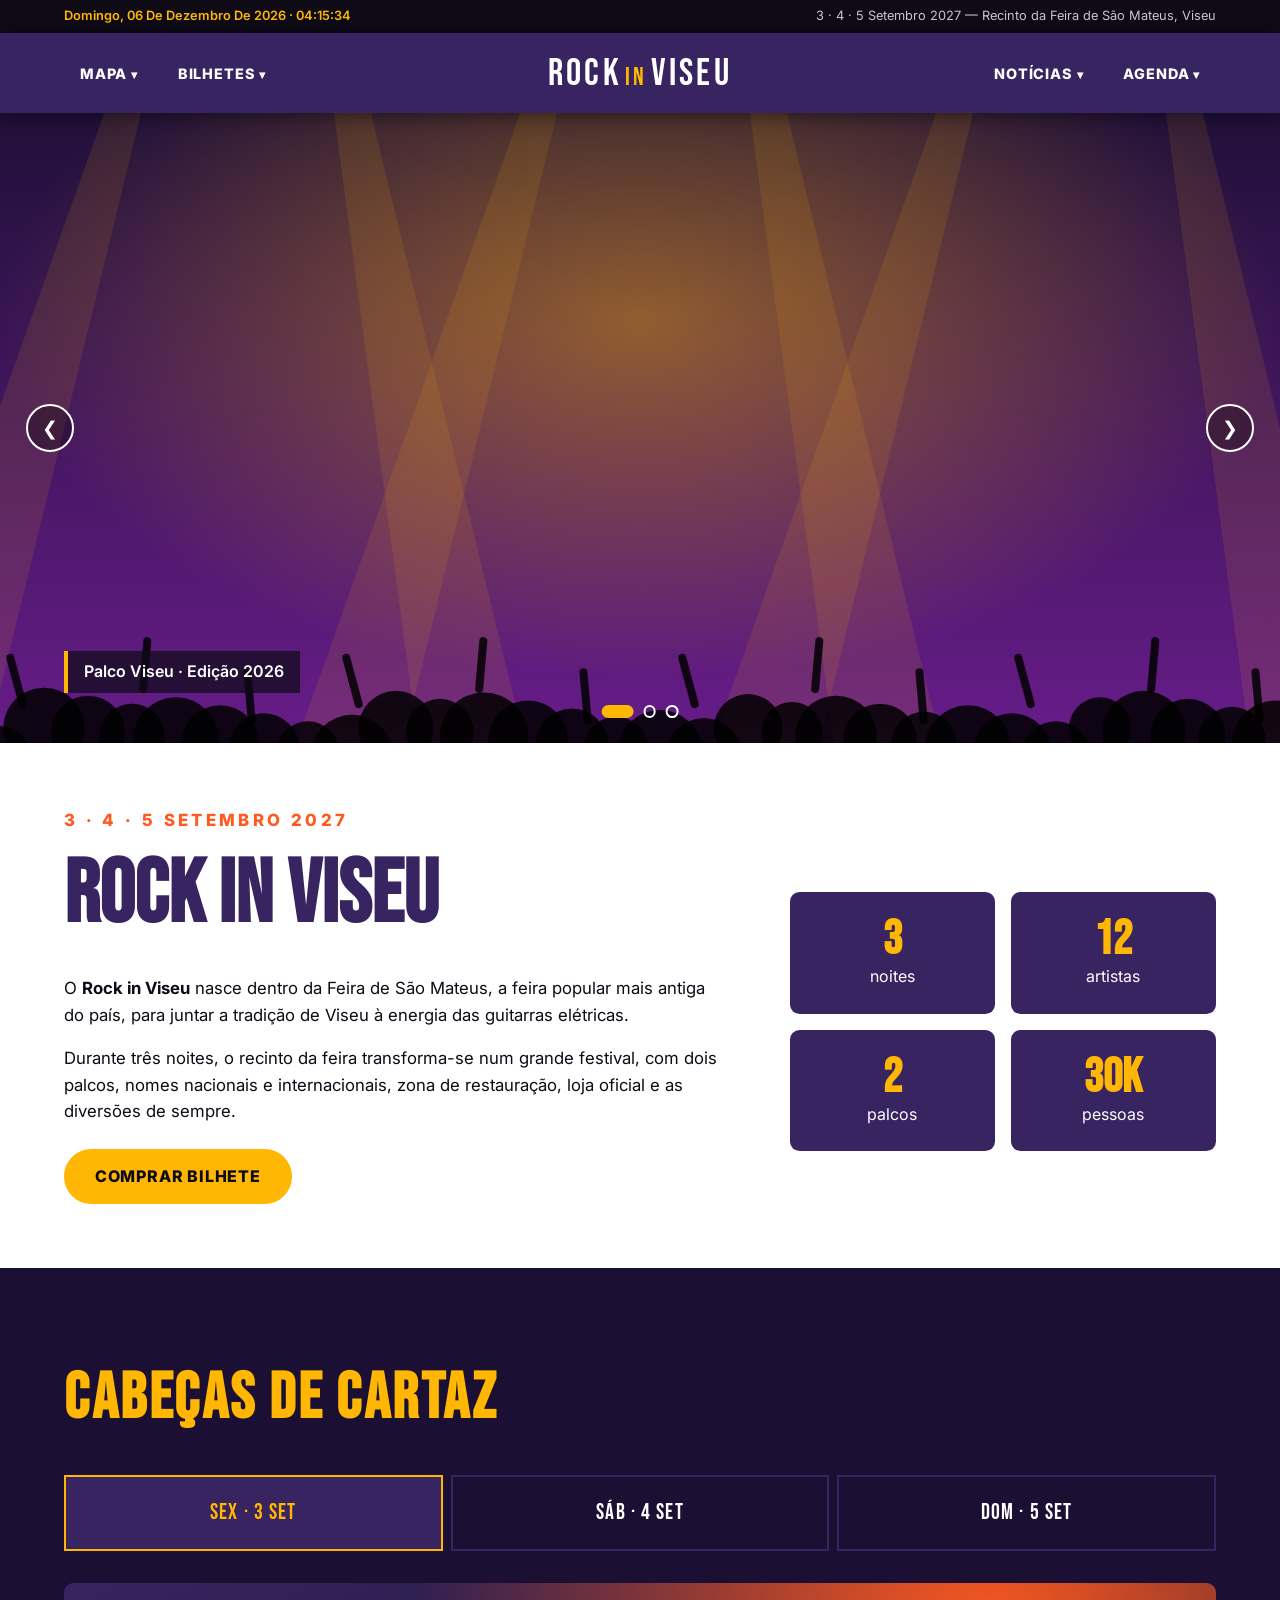
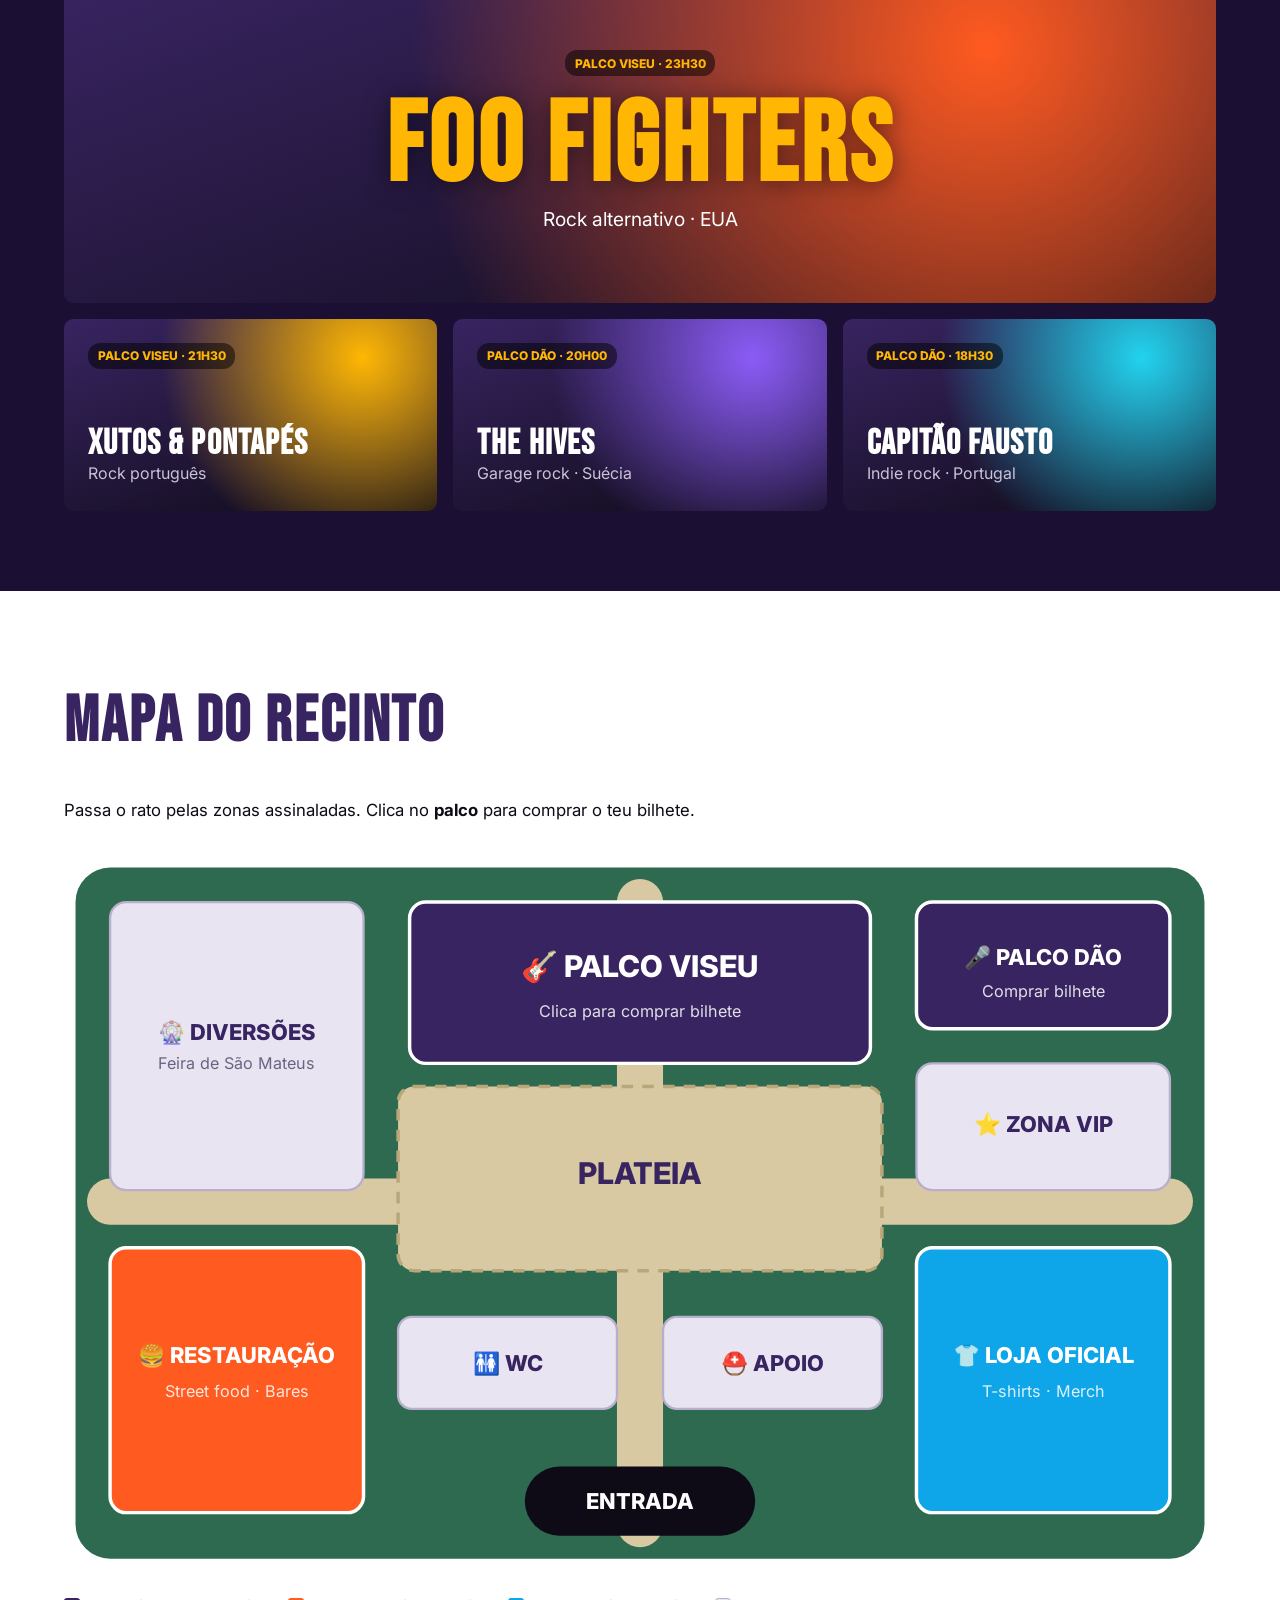
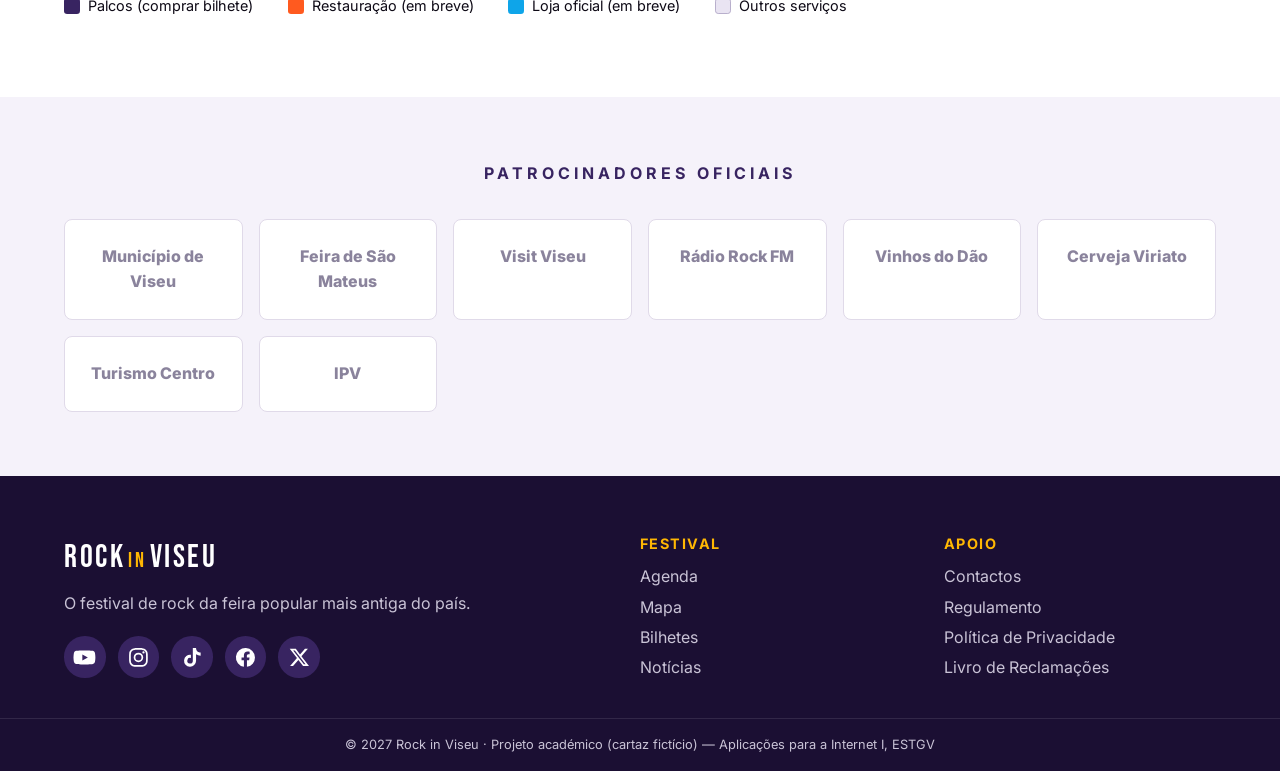
==== index.html @ 40bdbcf8 "Novo layout: header centrado, cabeças de cartaz, mapa interativo e footer com redes - Header com Map" ====
<!DOCTYPE html>
<html lang="pt-PT">
<head>
  <meta charset="UTF-8">
  <meta name="viewport" content="width=device-width, initial-scale=1.0">
  <meta name="description" content="Rock in Viseu — o festival de rock no coração da Feira de São Mateus.">
  <title>Rock in Viseu 2027 | Festival de Música</title>
  <link rel="preconnect" href="https://fonts.googleapis.com">
  <link href="https://fonts.googleapis.com/css2?family=Bebas+Neue&family=Inter:wght@400;600;800&display=swap" rel="stylesheet">
  <link rel="stylesheet" href="css/style.css">
</head>
<body>

  <!-- ===== BARRA SUPERIOR: data e hora atual ===== -->
  <div class="topbar">
    <div class="wrapper topbar__inner">
      <p class="topbar__clock" id="relogio" aria-live="polite">--</p>
      <p class="topbar__info">3 · 4 · 5 Setembro 2027 — Recinto da Feira de São Mateus, Viseu</p>
    </div>
  </div>

  <!-- ===== CABEÇALHO: menu à esquerda · logo ao centro · menu à direita ===== -->
  <header class="header">
    <div class="wrapper header__inner">

      <nav class="nav nav--esq" aria-label="Menu esquerdo">
        <ul class="nav__list">
          <li class="nav__item tem-sub">
            <a href="index.html#mapa" class="nav__link">Mapa</a>
            <ul class="submenu">
              <li><a href="index.html#mapa">Palcos</a></li>
              <li><a href="index.html#mapa">Restauração</a></li>
              <li><a href="index.html#mapa">Loja Oficial</a></li>
            </ul>
          </li>
          <li class="nav__item tem-sub">
            <a href="bilhetes.html" class="nav__link">Bilhetes</a>
            <ul class="submenu">
              <li><a href="bilhetes.html#diario">Bilhete Diário</a></li>
              <li><a href="bilhetes.html#passe">Passe 3 Dias</a></li>
              <li><a href="bilhetes.html#vip">VIP</a></li>
            </ul>
          </li>
        </ul>
      </nav>

      <a href="index.html" class="logo" aria-label="Rock in Viseu — página inicial">ROCK<span>in</span>VISEU</a>

      <nav class="nav nav--dir" aria-label="Menu direito">
        <ul class="nav__list">
          <li class="nav__item tem-sub">
            <a href="noticias.html" class="nav__link">Notícias</a>
            <ul class="submenu">
              <li><a href="noticias.html">Últimas Notícias</a></li>
              <li><a href="contactos.html">Contactos</a></li>
            </ul>
          </li>
          <li class="nav__item tem-sub">
            <a href="index.html#cartaz" class="nav__link">Agenda</a>
            <ul class="submenu">
              <li><a href="index.html#cartaz" data-dia="1">Sexta · 3 Set</a></li>
              <li><a href="index.html#cartaz" data-dia="2">Sábado · 4 Set</a></li>
              <li><a href="index.html#cartaz" data-dia="3">Domingo · 5 Set</a></li>
            </ul>
          </li>
        </ul>
      </nav>

      <button class="menu-toggle" id="menuToggle" aria-label="Abrir menu" aria-expanded="false">
        <span></span><span></span><span></span>
      </button>
    </div>
  </header>

  <main>
    <!-- ===== SECÇÃO 1: Carrossel + descrição do festival ===== -->
    <section class="intro" id="festival">
      <div class="slider" aria-label="Fotografias do festival">
        <figure class="slide ativo">
          <img src="img/slide1.svg" alt="Público em frente ao palco principal com luzes amarelas">
          <figcaption>Palco Viseu · Edição 2026</figcaption>
        </figure>
        <figure class="slide">
          <img src="img/slide2.svg" alt="Concerto com luzes vermelhas e multidão de braços no ar">
          <figcaption>Noite de sábado · Edição 2026</figcaption>
        </figure>
        <figure class="slide">
          <img src="img/slide3.svg" alt="Palco iluminado em tons de azul e roxo">
          <figcaption>Encerramento · Edição 2026</figcaption>
        </figure>

        <button class="slider__btn slider__btn--prev" id="prev" aria-label="Imagem anterior">&#10094;</button>
        <button class="slider__btn slider__btn--next" id="next" aria-label="Imagem seguinte">&#10095;</button>
        <div class="slider__dots" id="dots"></div>
      </div>

      <div class="wrapper intro__texto">
        <article class="intro__desc">
          <p class="etiqueta">3 · 4 · 5 Setembro 2027</p>
          <h1>Rock in Viseu</h1>
          <p>O <strong>Rock in Viseu</strong> nasce dentro da Feira de São Mateus, a feira popular mais antiga do país, para juntar a tradição de Viseu à energia das guitarras elétricas.</p>
          <p>Durante três noites, o recinto da feira transforma-se num grande festival, com dois palcos, nomes nacionais e internacionais, zona de restauração, loja oficial e as diversões de sempre.</p>
          <a href="bilhetes.html" class="btn">Comprar Bilhete</a>
        </article>
        <aside class="intro__numeros">
          <div class="numero"><strong>3</strong><span>noites</span></div>
          <div class="numero"><strong>12</strong><span>artistas</span></div>
          <div class="numero"><strong>2</strong><span>palcos</span></div>
          <div class="numero"><strong>30k</strong><span>pessoas</span></div>
        </aside>
      </div>
    </section>

    <!-- ===== SECÇÃO 2: Cabeças de cartaz ===== -->
    <section class="cartaz" id="cartaz">
      <div class="wrapper">
        <h2 class="titulo titulo--claro">Cabeças de Cartaz</h2>

        <div class="tabs" role="tablist">
          <button class="tab ativo" data-dia="1" role="tab">Sex · 3 Set</button>
          <button class="tab" data-dia="2" role="tab">Sáb · 4 Set</button>
          <button class="tab" data-dia="3" role="tab">Dom · 5 Set</button>
        </div>

        <div class="cartaz__dia ativo" data-dia="1">
          <article class="artista artista--headliner" style="--cor: #ff5a1f">
            <span class="artista__hora">Palco Viseu · 23h30</span>
            <h3>Foo Fighters</h3>
            <p>Rock alternativo · EUA</p>
          </article>
          <article class="artista" style="--cor: #ffb703"><span class="artista__hora">Palco Viseu · 21h30</span><h3>Xutos &amp; Pontapés</h3><p>Rock português</p></article>
          <article class="artista" style="--cor: #8b5cf6"><span class="artista__hora">Palco Dão · 20h00</span><h3>The Hives</h3><p>Garage rock · Suécia</p></article>
          <article class="artista" style="--cor: #22d3ee"><span class="artista__hora">Palco Dão · 18h30</span><h3>Capitão Fausto</h3><p>Indie rock · Portugal</p></article>
        </div>

        <div class="cartaz__dia" data-dia="2">
          <article class="artista artista--headliner" style="--cor: #ef4444">
            <span class="artista__hora">Palco Viseu · 23h30</span>
            <h3>Arctic Monkeys</h3>
            <p>Indie rock · Reino Unido</p>
          </article>
          <article class="artista" style="--cor: #ffb703"><span class="artista__hora">Palco Viseu · 21h30</span><h3>The Black Keys</h3><p>Blues rock · EUA</p></article>
          <article class="artista" style="--cor: #8b5cf6"><span class="artista__hora">Palco Dão · 20h00</span><h3>Moonspell</h3><p>Metal · Portugal</p></article>
          <article class="artista" style="--cor: #22d3ee"><span class="artista__hora">Palco Dão · 18h30</span><h3>The Legendary Tigerman</h3><p>Rock · Portugal</p></article>
        </div>

        <div class="cartaz__dia" data-dia="3">
          <article class="artista artista--headliner" style="--cor: #a855f7">
            <span class="artista__hora">Palco Viseu · 23h00</span>
            <h3>Linkin Park</h3>
            <p>Rock alternativo · EUA</p>
          </article>
          <article class="artista" style="--cor: #ffb703"><span class="artista__hora">Palco Viseu · 21h30</span><h3>Muse</h3><p>Rock alternativo · Reino Unido</p></article>
          <article class="artista" style="--cor: #8b5cf6"><span class="artista__hora">Palco Dão · 20h00</span><h3>GNR</h3><p>Pop rock · Portugal</p></article>
          <article class="artista" style="--cor: #22d3ee"><span class="artista__hora">Palco Dão · 18h30</span><h3>Linda Martini</h3><p>Rock alternativo · Portugal</p></article>
        </div>
      </div>
    </section>

    <!-- ===== SECÇÃO 3: Mapa interativo do recinto ===== -->
    <section class="mapa" id="mapa">
      <div class="wrapper">
        <h2 class="titulo">Mapa do Recinto</h2>
        <p class="mapa__intro">Passa o rato pelas zonas assinaladas. Clica no <strong>palco</strong> para comprar o teu bilhete.</p>

        <div class="mapa__container">
          <svg class="mapa__svg" viewBox="0 0 1000 620" role="img" aria-labelledby="mapaTitulo">
            <title id="mapaTitulo">Mapa do recinto do Rock in Viseu</title>

            <!-- Terreno do recinto -->
            <rect x="10" y="10" width="980" height="600" rx="30" class="mapa__chao"/>
            <path d="M40 300 H960" class="mapa__caminho"/>
            <path d="M500 40 V580" class="mapa__caminho"/>

            <!-- Zona não clicável: plateia -->
            <rect x="290" y="200" width="420" height="160" rx="14" class="mapa__plateia"/>
            <text x="500" y="285" class="mapa__label mapa__label--escuro">PLATEIA</text>

            <!-- ZONA CLICÁVEL: Palco Principal → bilhetes -->
            <a href="bilhetes.html" class="zona zona--palco" data-nome="Palco Viseu" aria-label="Palco Viseu — comprar bilhete">
              <rect x="300" y="40" width="400" height="140" rx="14"/>
              <text x="500" y="105" class="mapa__label">🎸 PALCO VISEU</text>
              <text x="500" y="140" class="mapa__sub">Clica para comprar bilhete</text>
            </a>

            <!-- ZONA CLICÁVEL: Palco secundário → bilhetes -->
            <a href="bilhetes.html" class="zona zona--palco" data-nome="Palco Dão" aria-label="Palco Dão — comprar bilhete">
              <rect x="740" y="40" width="220" height="110" rx="14"/>
              <text x="850" y="95" class="mapa__label mapa__label--peq">🎤 PALCO DÃO</text>
              <text x="850" y="122" class="mapa__sub">Comprar bilhete</text>
            </a>

            <!-- ZONA CLICÁVEL (ainda sem ação): Restauração -->
            <g class="zona zona--restauracao" data-nome="Restauração" tabindex="0" role="button" aria-label="Zona de restauração">
              <rect x="40" y="340" width="220" height="230" rx="14"/>
              <text x="150" y="440" class="mapa__label mapa__label--peq">🍔 RESTAURAÇÃO</text>
              <text x="150" y="470" class="mapa__sub">Street food · Bares</text>
            </g>

            <!-- ZONA CLICÁVEL (ainda sem ação): Loja de roupa -->
            <g class="zona zona--loja" data-nome="Loja Oficial" tabindex="0" role="button" aria-label="Loja oficial de roupa">
              <rect x="740" y="340" width="220" height="230" rx="14"/>
              <text x="850" y="440" class="mapa__label mapa__label--peq">👕 LOJA OFICIAL</text>
              <text x="850" y="470" class="mapa__sub">T-shirts · Merch</text>
            </g>

            <!-- Zonas informativas (não clicáveis) -->
            <rect x="40" y="40" width="220" height="250" rx="14" class="mapa__fixo"/>
            <text x="150" y="160" class="mapa__label mapa__label--peq mapa__label--escuro">🎡 DIVERSÕES</text>
            <text x="150" y="185" class="mapa__sub mapa__sub--escuro">Feira de São Mateus</text>

            <rect x="290" y="400" width="190" height="80" rx="12" class="mapa__fixo"/>
            <text x="385" y="447" class="mapa__label mapa__label--peq mapa__label--escuro">🚻 WC</text>

            <rect x="520" y="400" width="190" height="80" rx="12" class="mapa__fixo"/>
            <text x="615" y="447" class="mapa__label mapa__label--peq mapa__label--escuro">⛑️ APOIO</text>

            <rect x="740" y="180" width="220" height="110" rx="14" class="mapa__fixo"/>
            <text x="850" y="240" class="mapa__label mapa__label--peq mapa__label--escuro">⭐ ZONA VIP</text>

            <rect x="400" y="530" width="200" height="60" rx="30" class="mapa__entrada"/>
            <text x="500" y="567" class="mapa__label mapa__label--peq">ENTRADA</text>
          </svg>

          <!-- Balão que aparece ao passar o rato numa zona -->
          <div class="mapa__tooltip" id="mapaTooltip" role="status"></div>
        </div>

        <ul class="mapa__legenda">
          <li><span class="cor cor--palco"></span>Palcos (comprar bilhete)</li>
          <li><span class="cor cor--restauracao"></span>Restauração (em breve)</li>
          <li><span class="cor cor--loja"></span>Loja oficial (em breve)</li>
          <li><span class="cor cor--fixo"></span>Outros serviços</li>
        </ul>
      </div>
    </section>

    <!-- ===== SECÇÃO 4: Patrocinadores ===== -->
    <section class="parceiros">
      <div class="wrapper">
        <h2 class="parceiros__titulo">Patrocinadores Oficiais</h2>
        <ul class="parceiros__lista">
          <li>Município de Viseu</li>
          <li>Feira de São Mateus</li>
          <li>Visit Viseu</li>
          <li>Rádio Rock FM</li>
          <li>Vinhos do Dão</li>
          <li>Cerveja Viriato</li>
          <li>Turismo Centro</li>
          <li>IPV</li>
        </ul>
      </div>
    </section>
  </main>

  <!-- ===== RODAPÉ ===== -->
  <footer class="footer">
    <div class="wrapper footer__grid">
      <div>
        <a href="index.html" class="logo">ROCK<span>in</span>VISEU</a>
        <p>O festival de rock da feira popular mais antiga do país.</p>
        <ul class="social">
          <li><a href="https://www.youtube.com" target="_blank" rel="noopener" aria-label="YouTube">
            <svg viewBox="0 0 24 24"><path d="M23 7.2a3 3 0 0 0-2.1-2.1C19 4.6 12 4.6 12 4.6s-7 0-8.9.5A3 3 0 0 0 1 7.2 31 31 0 0 0 .5 12 31 31 0 0 0 1 16.8a3 3 0 0 0 2.1 2.1c1.9.5 8.9.5 8.9.5s7 0 8.9-.5a3 3 0 0 0 2.1-2.1 31 31 0 0 0 .5-4.8 31 31 0 0 0-.5-4.8zM9.8 15.1V8.9l5.8 3.1-5.8 3.1z"/></svg>
          </a></li>
          <li><a href="https://www.instagram.com" target="_blank" rel="noopener" aria-label="Instagram">
            <svg viewBox="0 0 24 24"><path d="M12 7a5 5 0 1 0 0 10 5 5 0 0 0 0-10zm0 8.2a3.2 3.2 0 1 1 0-6.4 3.2 3.2 0 0 1 0 6.4zM17.3 5.5a1.2 1.2 0 1 0 0 2.4 1.2 1.2 0 0 0 0-2.4zM12 2.2c-2.7 0-3 0-4 .1C4.9 2.4 2.4 4.9 2.3 8c-.1 1-.1 1.3-.1 4s0 3 .1 4c.1 3.1 2.6 5.6 5.7 5.7 1 .1 1.3.1 4 .1s3 0 4-.1c3.1-.1 5.6-2.6 5.7-5.7.1-1 .1-1.3.1-4s0-3-.1-4c-.1-3.1-2.6-5.6-5.7-5.7-1-.1-1.3-.1-4-.1zm0 1.8c2.6 0 2.9 0 4 .1 2.2.1 3.8 1.7 3.9 3.9.1 1 .1 1.3.1 4s0 2.9-.1 4c-.1 2.2-1.7 3.8-3.9 3.9-1 .1-1.3.1-4 .1s-2.9 0-4-.1c-2.2-.1-3.8-1.7-3.9-3.9C4 14.9 4 14.6 4 12s0-2.9.1-4C4.2 5.8 5.8 4.2 8 4.1c1 0 1.4-.1 4-.1z"/></svg>
          </a></li>
          <li><a href="https://www.tiktok.com" target="_blank" rel="noopener" aria-label="TikTok">
            <svg viewBox="0 0 24 24"><path d="M19.6 6.7a4.8 4.8 0 0 1-3.8-4.2V2h-3.4v13.4a2.9 2.9 0 1 1-2-2.7V9.2a6.3 6.3 0 1 0 5.4 6.2V8.6a8.2 8.2 0 0 0 4.8 1.5V6.7h-1z"/></svg>
          </a></li>
          <li><a href="https://www.facebook.com" target="_blank" rel="noopener" aria-label="Facebook">
            <svg viewBox="0 0 24 24"><path d="M22 12a10 10 0 1 0-11.6 9.9v-7H7.9V12h2.5V9.8c0-2.5 1.5-3.9 3.8-3.9 1.1 0 2.2.2 2.2.2v2.5h-1.3c-1.2 0-1.6.8-1.6 1.6V12h2.8l-.4 2.9h-2.3v7A10 10 0 0 0 22 12z"/></svg>
          </a></li>
          <li><a href="https://x.com" target="_blank" rel="noopener" aria-label="X">
            <svg viewBox="0 0 24 24"><path d="M17.8 3h3.1l-6.8 7.7L22 21h-6.2l-4.9-6.4L5.3 21H2.2l7.2-8.3L1.8 3h6.4l4.4 5.8L17.8 3zm-1.1 16.2h1.7L7.2 4.7H5.4l11.3 14.5z"/></svg>
          </a></li>
        </ul>
      </div>
      <nav aria-label="Links do festival">
        <h4>Festival</h4>
        <ul>
          <li><a href="index.html#cartaz">Agenda</a></li>
          <li><a href="index.html#mapa">Mapa</a></li>
          <li><a href="bilhetes.html">Bilhetes</a></li>
          <li><a href="noticias.html">Notícias</a></li>
        </ul>
      </nav>
      <nav aria-label="Links de apoio">
        <h4>Apoio</h4>
        <ul>
          <li><a href="contactos.html">Contactos</a></li>
          <li><a href="#">Regulamento</a></li>
          <li><a href="#">Política de Privacidade</a></li>
          <li><a href="https://www.livroreclamacoes.pt" target="_blank" rel="noopener">Livro de Reclamações</a></li>
        </ul>
      </nav>
    </div>
    <p class="footer__copy">&copy; 2027 Rock in Viseu · Projeto académico (cartaz fictício) — Aplicações para a Internet I, ESTGV</p>
  </footer>

  <script src="js/main.js"></script>
</body>
</html>
---- css/style.css ----
/* =========================================================
   ROCK IN VISEU — Folha de estilos principal
   Layout flexível: larguras em %, tamanhos em rem/em
   ========================================================= */

:root {
  --roxo: #382461;          /* cor da Feira de São Mateus */
  --roxo-escuro: #1b0f33;
  --preto: #0e0a16;
  --amarelo: #ffb703;
  --laranja: #ff5a1f;
  --verde: #22c55e;
  --azul: #22d3ee;
  --branco: #ffffff;
  --cinza: #c9c3d6;
  --fonte-titulo: 'Bebas Neue', Impact, sans-serif;
  --fonte-texto: 'Inter', Arial, sans-serif;
}

* { margin: 0; padding: 0; box-sizing: border-box; }
html { scroll-behavior: smooth; scroll-padding-top: 5rem; }
body { font-family: var(--fonte-texto); background: var(--preto); color: var(--branco); line-height: 1.6; }
img { max-width: 100%; display: block; }
a { color: inherit; text-decoration: none; }
ul { list-style: none; }

/* Wrapper / container principal */
.wrapper { width: 90%; max-width: 75rem; margin: 0 auto; }

/* ---------- Elementos comuns ---------- */
.btn {
  display: inline-block;
  padding: 0.8em 1.8em;
  background: var(--amarelo);
  color: var(--preto);
  font-weight: 800;
  text-transform: uppercase;
  letter-spacing: 0.05em;
  border: 2px solid var(--amarelo);
  border-radius: 3em;
  cursor: pointer;
  transition: background 0.3s, color 0.3s, transform 0.2s;
}
.btn:hover { background: transparent; color: var(--amarelo); transform: translateY(-2px); }
.btn--outline { background: transparent; color: var(--amarelo); }
.btn--outline:hover { background: var(--amarelo); color: var(--preto); }

.titulo {
  font-family: var(--fonte-titulo);
  font-size: clamp(2.5rem, 6vw, 4rem);
  letter-spacing: 0.04em;
  margin-bottom: 1.5rem;
  color: var(--roxo);
}
.titulo--claro { color: var(--amarelo); }
.etiqueta { color: var(--laranja); font-weight: 800; letter-spacing: 0.2em; text-transform: uppercase; font-size: 0.9rem; }

/* ---------- Barra superior (data/hora) ---------- */
.topbar { background: var(--preto); font-size: 0.8rem; padding: 0.4rem 0; }
.topbar__inner { display: flex; justify-content: space-between; align-items: center; gap: 1rem; flex-wrap: wrap; }
.topbar__clock { color: var(--amarelo); font-weight: 600; text-transform: capitalize; }
.topbar__info { color: var(--cinza); }

/* ---------- Cabeçalho: menu | logo | menu ---------- */
.header {
  background: var(--roxo);
  position: sticky;
  top: 0;
  z-index: 100;
  box-shadow: 0 0.25rem 1rem rgba(0, 0, 0, 0.4);
}
.header__inner {
  display: grid;
  grid-template-columns: 1fr auto 1fr;   /* esquerda · centro · direita */
  align-items: center;
  min-height: 5rem;
}
.nav--esq .nav__list { justify-content: flex-start; }
.nav--dir .nav__list { justify-content: flex-end; }

.logo {
  font-family: var(--fonte-titulo);
  font-size: 2.4rem;
  letter-spacing: 0.08em;
  text-align: center;
  transition: color 0.3s;
}
.logo span { color: var(--amarelo); font-size: 0.65em; margin: 0 0.15em; }
.logo:hover { color: var(--amarelo); }

.nav__list { display: flex; align-items: center; gap: 0.5rem; }
.nav__item { position: relative; }
.nav__link {
  display: block;
  padding: 0.6em 1.1em;
  font-weight: 800;
  text-transform: uppercase;
  letter-spacing: 0.06em;
  font-size: 0.9rem;
  border-radius: 0.3em;
  transition: background 0.3s, color 0.3s;
}
/* hover: muda cor da letra e do fundo (pedido no enunciado) */
.nav__link:hover, .nav__link.ativo { background: var(--amarelo); color: var(--preto); }
.tem-sub > .nav__link::after { content: ' ▾'; font-size: 0.8em; }

.submenu {
  position: absolute;
  top: 100%;
  min-width: 12rem;
  background: var(--roxo-escuro);
  border-top: 3px solid var(--amarelo);
  border-radius: 0 0 0.4em 0.4em;
  opacity: 0;
  visibility: hidden;
  transform: translateY(0.5rem);
  transition: opacity 0.25s, transform 0.25s, visibility 0.25s;
}
.nav--esq .submenu { left: 0; }
.nav--dir .submenu { right: 0; }
.tem-sub:hover .submenu,
.tem-sub.aberto .submenu { opacity: 1; visibility: visible; transform: translateY(0); }
.submenu a {
  display: block;
  padding: 0.7em 1.2em;
  font-size: 0.9rem;
  transition: background 0.3s, color 0.3s, padding-left 0.3s;
}
.submenu a:hover { background: var(--laranja); color: var(--branco); padding-left: 1.6em; }

.menu-toggle {
  display: none;
  flex-direction: column;
  gap: 5px;
  background: none;
  border: none;
  cursor: pointer;
  padding: 0.5rem;
  justify-self: end;
}
.menu-toggle span { width: 1.75rem; height: 3px; background: var(--branco); transition: transform 0.3s, opacity 0.3s; }
.menu-toggle.aberto span:nth-child(1) { transform: translateY(8px) rotate(45deg); }
.menu-toggle.aberto span:nth-child(2) { opacity: 0; }
.menu-toggle.aberto span:nth-child(3) { transform: translateY(-8px) rotate(-45deg); }

/* =========================================================
   SECÇÃO 1 — Carrossel + descrição
   ========================================================= */
.intro { background: var(--branco); color: var(--preto); padding-bottom: 4rem; }

.slider { position: relative; width: 100%; height: 70vh; min-height: 22rem; overflow: hidden; }
.slide { position: absolute; inset: 0; opacity: 0; transition: opacity 1s ease; }
.slide.ativo { opacity: 1; z-index: 1; }
.slide img { width: 100%; height: 100%; object-fit: cover; }
.slide figcaption {
  position: absolute;
  left: 5%;
  bottom: 8%;
  z-index: 2;
  background: rgba(14, 10, 22, 0.7);
  color: var(--branco);
  padding: 0.5em 1em;
  border-left: 4px solid var(--amarelo);
  font-weight: 600;
}

.slider__btn {
  position: absolute;
  top: 50%;
  z-index: 3;
  transform: translateY(-50%);
  width: 3rem;
  height: 3rem;
  border-radius: 50%;
  border: 2px solid var(--branco);
  background: rgba(0, 0, 0, 0.3);
  color: var(--branco);
  font-size: 1.2rem;
  cursor: pointer;
  transition: background 0.3s, color 0.3s;
}
.slider__btn:hover { background: var(--amarelo); color: var(--preto); border-color: var(--amarelo); }
.slider__btn--prev { left: 2%; }
.slider__btn--next { right: 2%; }

.slider__dots { position: absolute; bottom: 4%; left: 50%; transform: translateX(-50%); z-index: 3; display: flex; gap: 0.6rem; }
.dot {
  width: 0.8rem;
  height: 0.8rem;
  border-radius: 50%;
  border: 2px solid var(--branco);
  background: transparent;
  cursor: pointer;
  transition: background 0.3s, width 0.3s;
}
.dot.ativo { background: var(--amarelo); border-color: var(--amarelo); width: 2rem; border-radius: 1rem; }

.intro__texto { display: flex; gap: 6%; align-items: center; flex-wrap: wrap; padding-top: 4rem; }
.intro__desc { flex: 1 1 55%; }
.intro__desc h1 { font-family: var(--fonte-titulo); font-size: clamp(3rem, 8vw, 5.5rem); color: var(--roxo); line-height: 1; margin: 0.2em 0 0.4em; }
.intro__desc p { margin-bottom: 1rem; font-size: 1.05rem; }
.intro__desc .btn { margin-top: 0.5rem; }
.intro__desc .btn:hover { color: var(--roxo); border-color: var(--roxo); }
.intro__numeros { flex: 1 1 35%; display: grid; grid-template-columns: 1fr 1fr; gap: 1rem; margin-top: 2rem; }
.numero {
  background: var(--roxo);
  color: var(--branco);
  padding: 1.5rem 1rem;
  border-radius: 0.6rem;
  text-align: center;
  transition: transform 0.3s;
}
.numero:hover { transform: rotate(-2deg) scale(1.04); }
.numero strong { display: block; font-family: var(--fonte-titulo); font-size: 3rem; color: var(--amarelo); line-height: 1; }

/* =========================================================
   SECÇÃO 2 — Cabeças de cartaz
   ========================================================= */
.cartaz { background: var(--roxo-escuro); padding: 5rem 0; }
.tabs { display: flex; gap: 0.5rem; margin-bottom: 2rem; flex-wrap: wrap; }
.tab {
  flex: 1 1 30%;
  padding: 1em;
  background: transparent;
  color: var(--branco);
  border: 2px solid var(--roxo);
  font-family: var(--fonte-titulo);
  font-size: 1.4rem;
  letter-spacing: 0.05em;
  cursor: pointer;
  transition: background 0.3s, border-color 0.3s, color 0.3s;
}
.tab:hover { border-color: var(--amarelo); }
.tab.ativo { background: var(--roxo); border-color: var(--amarelo); color: var(--amarelo); }

.cartaz__dia { display: none; grid-template-columns: repeat(auto-fit, minmax(18rem, 1fr)); gap: 1rem; }
.cartaz__dia.ativo { display: grid; animation: aparecer 0.5s ease; }
@keyframes aparecer { from { opacity: 0; transform: translateY(1rem); } to { opacity: 1; transform: none; } }

.artista {
  position: relative;
  overflow: hidden;
  min-height: 12rem;
  display: flex;
  flex-direction: column;
  justify-content: flex-end;
  padding: 1.5rem;
  border-radius: 0.6rem;
  background:
    radial-gradient(circle at 80% 20%, var(--cor) 0%, transparent 60%),
    linear-gradient(160deg, var(--roxo) 0%, var(--preto) 100%);
  transition: transform 0.3s, box-shadow 0.3s;
}
.artista:hover { transform: translateY(-5px); box-shadow: 0 0.8rem 2rem rgba(0, 0, 0, 0.5); }
.artista h3 { font-family: var(--fonte-titulo); font-size: 2.2rem; line-height: 1; letter-spacing: 0.03em; }
.artista p { color: var(--cinza); }
.artista__hora {
  align-self: flex-start;
  background: rgba(0, 0, 0, 0.5);
  color: var(--amarelo);
  font-size: 0.75rem;
  font-weight: 800;
  text-transform: uppercase;
  padding: 0.3em 0.8em;
  border-radius: 1em;
  margin-bottom: auto;
}
.artista--headliner { grid-column: 1 / -1; min-height: 20rem; text-align: center; align-items: center; justify-content: center; }
.artista--headliner .artista__hora { align-self: center; margin-bottom: 1rem; }
.artista--headliner h3 { font-size: clamp(3.5rem, 10vw, 7rem); color: var(--amarelo); text-shadow: 0 0.2rem 1.5rem rgba(0, 0, 0, 0.5); }
.artista--headliner p { font-size: 1.2rem; color: var(--branco); }

/* =========================================================
   SECÇÃO 3 — Mapa interativo
   ========================================================= */
.mapa { background: var(--branco); color: var(--preto); padding: 5rem 0; }
.mapa__intro { margin-bottom: 2rem; font-size: 1.05rem; }
.mapa__container { position: relative; width: 100%; }
.mapa__svg { width: 100%; height: auto; display: block; }

.mapa__chao { fill: #2d6a4f; }
.mapa__caminho { stroke: #d8c9a3; stroke-width: 40; stroke-linecap: round; fill: none; }
.mapa__plateia { fill: #d8c9a3; stroke: #b9a77a; stroke-width: 3; stroke-dasharray: 10 8; }
.mapa__fixo { fill: #e9e4f2; stroke: #b8afcc; stroke-width: 2; }
.mapa__entrada { fill: var(--preto); }

.mapa__label { font-family: var(--fonte-texto); font-weight: 800; font-size: 26px; fill: var(--branco); text-anchor: middle; pointer-events: none; }
.mapa__label--peq { font-size: 19px; }
.mapa__label--escuro { fill: var(--roxo); }
.mapa__sub { font-family: var(--fonte-texto); font-size: 14px; fill: rgba(255, 255, 255, 0.85); text-anchor: middle; pointer-events: none; }
.mapa__sub--escuro { fill: #6b6480; }

/* Zonas clicáveis */
.zona { cursor: pointer; outline: none; }
.zona rect { stroke: var(--branco); stroke-width: 3; transition: fill 0.3s, stroke 0.3s, filter 0.3s, transform 0.3s; transform-box: fill-box; transform-origin: center; }
.zona--palco rect { fill: var(--roxo); }
.zona--restauracao rect { fill: var(--laranja); }
.zona--loja rect { fill: #0ea5e9; }

.zona:hover rect,
.zona:focus rect,
.zona.hover rect {
  stroke: var(--amarelo);
  stroke-width: 6;
  filter: drop-shadow(0 0 12px rgba(255, 183, 3, 0.9));
  transform: scale(1.03);
}
.zona--palco:hover rect { fill: #4c3285; }
.zona--restauracao:hover rect { fill: #ff7a45; }
.zona--loja:hover rect { fill: #38bdf8; }

/* animação "pulsar" para mostrar que é clicável */
.zona rect { animation: pulsar 2.5s ease-in-out infinite; }
.zona:hover rect { animation: none; }
@keyframes pulsar {
  0%, 100% { stroke-opacity: 1; }
  50% { stroke-opacity: 0.3; }
}

.mapa__tooltip {
  position: absolute;
  pointer-events: none;
  background: var(--preto);
  color: var(--branco);
  padding: 0.5em 0.9em;
  border-radius: 0.4em;
  font-size: 0.85rem;
  font-weight: 600;
  white-space: nowrap;
  transform: translate(-50%, -130%);
  opacity: 0;
  transition: opacity 0.2s;
  z-index: 5;
}
.mapa__tooltip.visivel { opacity: 1; }
.mapa__tooltip strong { color: var(--amarelo); }

.mapa__legenda { display: flex; flex-wrap: wrap; gap: 1rem 3%; margin-top: 1.5rem; font-size: 0.9rem; }
.mapa__legenda li { display: flex; align-items: center; gap: 0.5rem; }
.cor { width: 1rem; height: 1rem; border-radius: 0.2rem; display: inline-block; }
.cor--palco { background: var(--roxo); }
.cor--restauracao { background: var(--laranja); }
.cor--loja { background: #0ea5e9; }
.cor--fixo { background: #e9e4f2; border: 1px solid #b8afcc; }

/* =========================================================
   SECÇÃO 4 — Patrocinadores
   ========================================================= */
.parceiros { background: #f5f2fa; color: var(--preto); padding: 4rem 0; text-align: center; }
.parceiros__titulo { font-size: 1rem; text-transform: uppercase; letter-spacing: 0.25em; color: var(--roxo); margin-bottom: 2rem; }
.parceiros__lista { display: grid; grid-template-columns: repeat(auto-fit, minmax(11rem, 1fr)); gap: 1rem; }
.parceiros__lista li {
  padding: 1.5em 1em;
  background: var(--branco);
  border: 1px solid #e0dae9;
  border-radius: 0.5em;
  font-weight: 800;
  color: #8a839c;
  transition: color 0.3s, border-color 0.3s, transform 0.3s;
}
.parceiros__lista li:hover { color: var(--roxo); border-color: var(--roxo); transform: translateY(-3px); }

/* =========================================================
   RODAPÉ
   ========================================================= */
.footer { background: var(--roxo-escuro); padding: 3.5rem 0 1rem; }
.footer__grid { display: grid; grid-template-columns: 2fr 1fr 1fr; gap: 2rem; margin-bottom: 2rem; }
.footer p { color: var(--cinza); margin-top: 0.5rem; }
.footer h4 { color: var(--amarelo); margin-bottom: 0.6rem; text-transform: uppercase; letter-spacing: 0.1em; font-size: 0.9rem; }
.footer li { margin-bottom: 0.3rem; }
.footer li a { color: var(--cinza); transition: color 0.3s; }
.footer li a:hover { color: var(--amarelo); }
.footer .logo { font-size: 2rem; }
.footer__copy { text-align: center; font-size: 0.8rem; color: var(--cinza); border-top: 1px solid rgba(255, 255, 255, 0.1); padding-top: 1rem; }

.social { display: flex; gap: 0.75rem; margin-top: 1.25rem; }
.social a {
  display: flex;
  align-items: center;
  justify-content: center;
  width: 2.6rem;
  height: 2.6rem;
  border-radius: 50%;
  background: var(--roxo);
  transition: background 0.3s, transform 0.3s;
}
.social svg { width: 55%; height: 55%; fill: var(--branco); transition: fill 0.3s; }
.social a:hover { background: var(--amarelo); transform: translateY(-3px); }
.social a:hover svg { fill: var(--preto); }

/* =========================================================
   PÁGINAS SECUNDÁRIAS
   ========================================================= */
.pagina-topo { background: var(--roxo); padding: 4rem 0 3rem; text-align: center; }
.pagina-topo h1 { font-family: var(--fonte-titulo); font-size: clamp(3rem, 8vw, 5rem); color: var(--amarelo); }
.pagina-conteudo { background: var(--branco); color: var(--preto); padding: 4rem 0; }

/* Bilhetes */
.bilhetes__grid { display: flex; gap: 3%; flex-wrap: wrap; align-items: stretch; }
.bilhete {
  flex: 1 1 30%;
  min-width: 15rem;
  margin-bottom: 1.5rem;
  border: 2px solid var(--roxo);
  border-radius: 0.8rem;
  padding: 2rem 1.5rem;
  text-align: center;
  position: relative;
  transition: transform 0.3s;
}
.bilhete:hover { transform: translateY(-6px); }
.bilhete h2 { font-family: var(--fonte-titulo); font-size: 2rem; color: var(--roxo); }
.bilhete__preco { font-family: var(--fonte-titulo); font-size: 4rem; color: var(--laranja); line-height: 1; margin: 0.5rem 0 1rem; }
.bilhete ul { margin-bottom: 1.5rem; }
.bilhete li { padding: 0.4em 0; border-bottom: 1px dashed var(--cinza); }
.bilhete .btn--outline { color: var(--roxo); border-color: var(--roxo); }
.bilhete .btn--outline:hover { background: var(--roxo); color: var(--branco); }
.bilhete--destaque { background: var(--roxo); color: var(--branco); }
.bilhete--destaque h2 { color: var(--amarelo); }
.bilhete--destaque li { border-color: rgba(255, 255, 255, 0.2); }
.bilhete__tag {
  position: absolute;
  top: -0.9rem;
  left: 50%;
  transform: translateX(-50%);
  background: var(--laranja);
  color: var(--branco);
  font-size: 0.75rem;
  font-weight: 800;
  padding: 0.3em 1em;
  border-radius: 1em;
  text-transform: uppercase;
}

/* Notícias */
.noticias__grid { display: grid; grid-template-columns: repeat(auto-fit, minmax(16rem, 1fr)); gap: 1.5rem; }
.noticia {
  background: #f5f2fa;
  padding: 1.75rem;
  border-radius: 0.5rem;
  border-top: 4px solid var(--amarelo);
  transition: background 0.3s, color 0.3s;
}
.noticia:hover { background: var(--roxo); color: var(--branco); }
.noticia time { color: var(--laranja); font-size: 0.85rem; font-weight: 600; }
.noticia h2 { font-size: 1.3rem; margin: 0.4rem 0; }

/* Contactos */
.contactos__grid { display: flex; gap: 5%; flex-wrap: wrap; }
.contactos__info { flex: 1 1 30%; margin-bottom: 2rem; }
.contactos__info h2 { font-family: var(--fonte-titulo); font-size: 2.2rem; color: var(--roxo); }
.contactos__info p { margin-bottom: 0.8rem; }
.contactos__form { flex: 1 1 60%; }

.form__grupo { margin-bottom: 1.2rem; }
.form__grupo label { display: block; font-weight: 600; margin-bottom: 0.3rem; color: var(--roxo); }
.form__grupo input, .form__grupo select, .form__grupo textarea {
  width: 100%;
  padding: 0.75em 1em;
  border: 2px solid var(--cinza);
  border-radius: 0.4em;
  font: inherit;
  transition: border-color 0.3s;
}
.form__grupo input:focus, .form__grupo select:focus, .form__grupo textarea:focus { outline: none; border-color: var(--roxo); }
.form__grupo.erro input, .form__grupo.erro select, .form__grupo.erro textarea { border-color: #d62828; }
.form__erro { color: #d62828; font-size: 0.85rem; margin-top: 0.2rem; }
.form__linha { display: flex; gap: 4%; flex-wrap: wrap; }
.form__linha .form__grupo { flex: 1 1 48%; }
.form__sucesso { background: #e6f7ec; color: #1b7a3d; padding: 1em; border-radius: 0.4em; margin-bottom: 1rem; font-weight: 600; }
.pagina-conteudo .btn:hover { color: var(--roxo); border-color: var(--roxo); }

.mensagens { margin-top: 3rem; }
.mensagens h3 { color: var(--roxo); margin-bottom: 1rem; }
.mensagem { border-left: 4px solid var(--amarelo); background: #f5f2fa; padding: 1em; margin-bottom: 0.8rem; border-radius: 0.3em; }
.mensagem small { color: #6b6480; }

/* =========================================================
   RESPONSIVO
   ========================================================= */
@media (max-width: 56rem) {
  .header__inner { grid-template-columns: 1fr auto; position: relative; }
  .logo { text-align: left; grid-column: 1; grid-row: 1; font-size: 2rem; }
  .menu-toggle { display: flex; grid-column: 2; grid-row: 1; }

  /* os dois menus juntam-se num painel que desce */
  .nav {
    grid-column: 1 / -1;
    max-height: 0;
    overflow: hidden;
    transition: max-height 0.4s ease;
  }
  .nav.aberto { max-height: 30rem; }
  .nav--dir.aberto { padding-bottom: 1rem; }
  .nav__list { flex-direction: column; align-items: stretch; gap: 0.25rem; padding-top: 0.25rem; }

  .submenu {
    position: static;
    opacity: 1;
    visibility: visible;
    transform: none;
    max-height: 0;
    overflow: hidden;
    border-top: none;
    transition: max-height 0.3s;
  }
  .tem-sub:hover .submenu { max-height: 0; }
  .tem-sub.aberto .submenu { max-height: 15rem; }

  .topbar__info { display: none; }
  .footer__grid { grid-template-columns: 1fr; }
  .mapa__label { font-size: 30px; }
  .mapa__sub { display: none; }
}
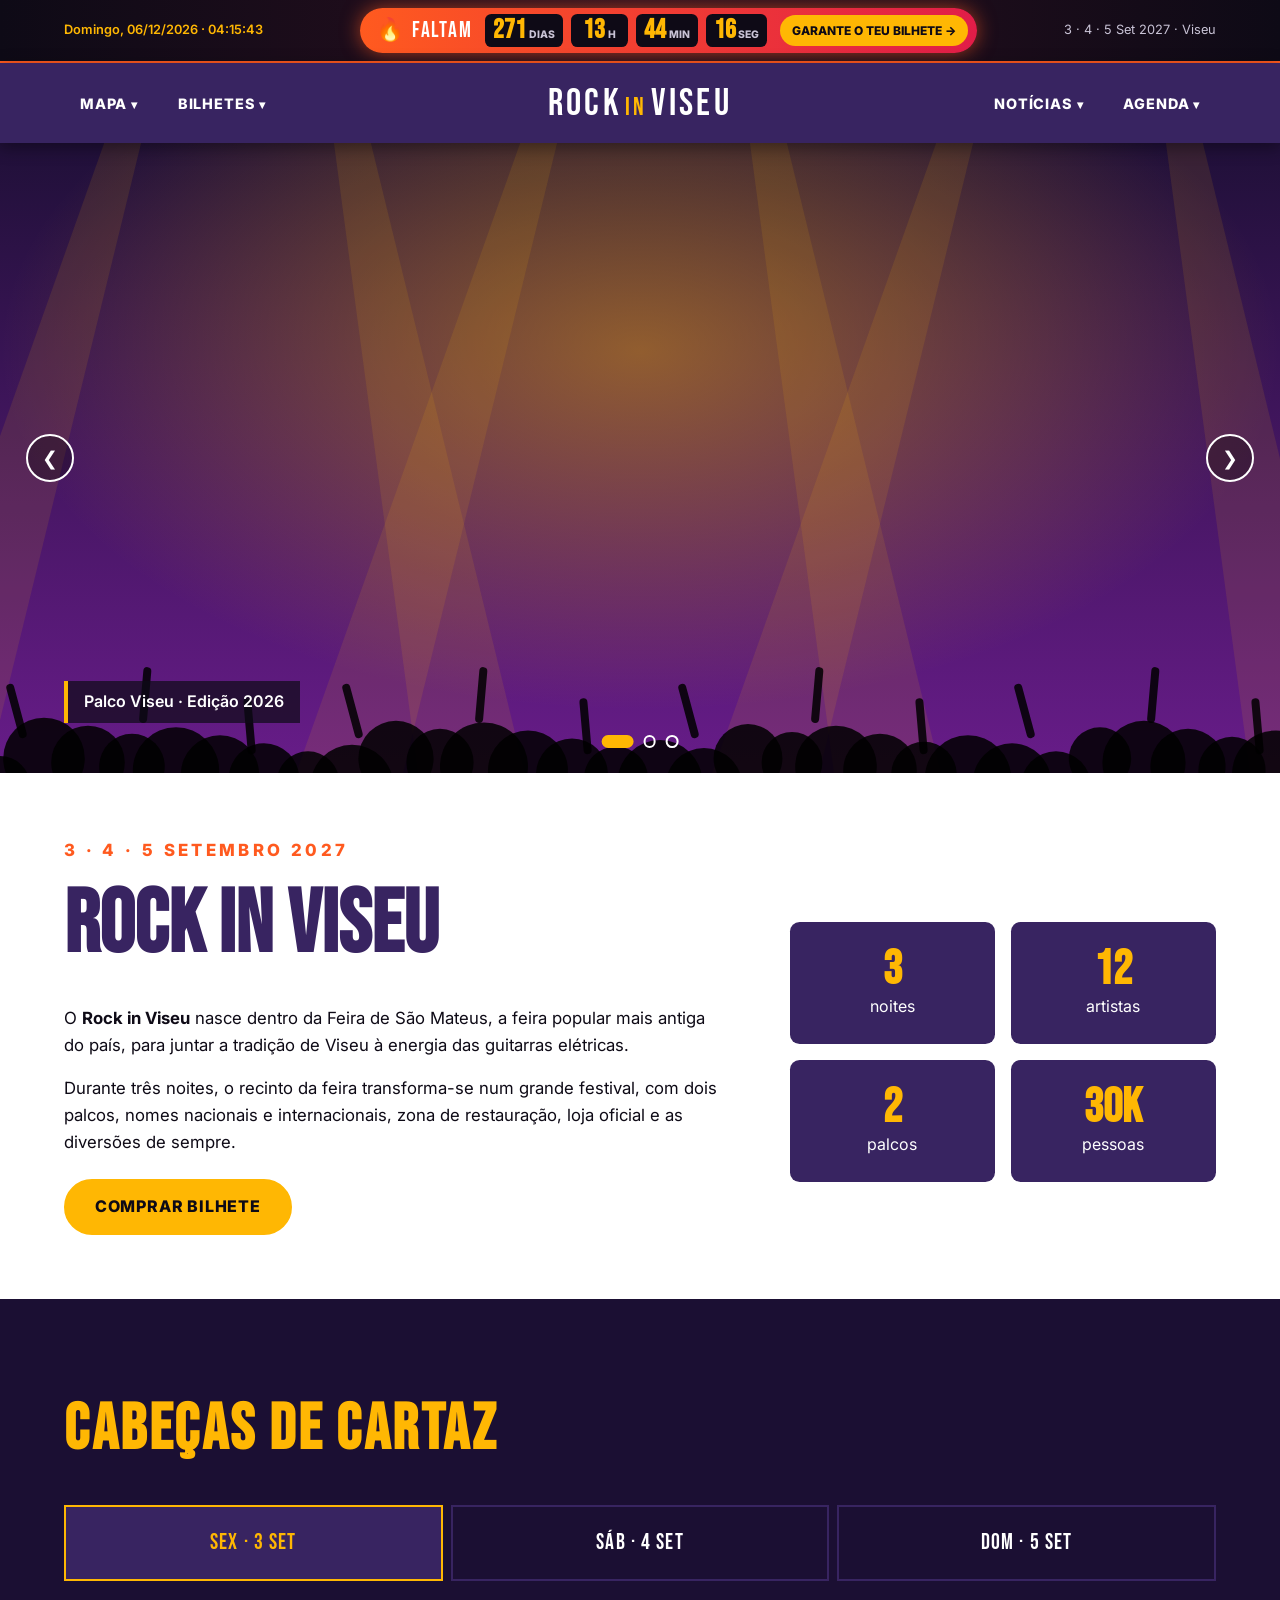
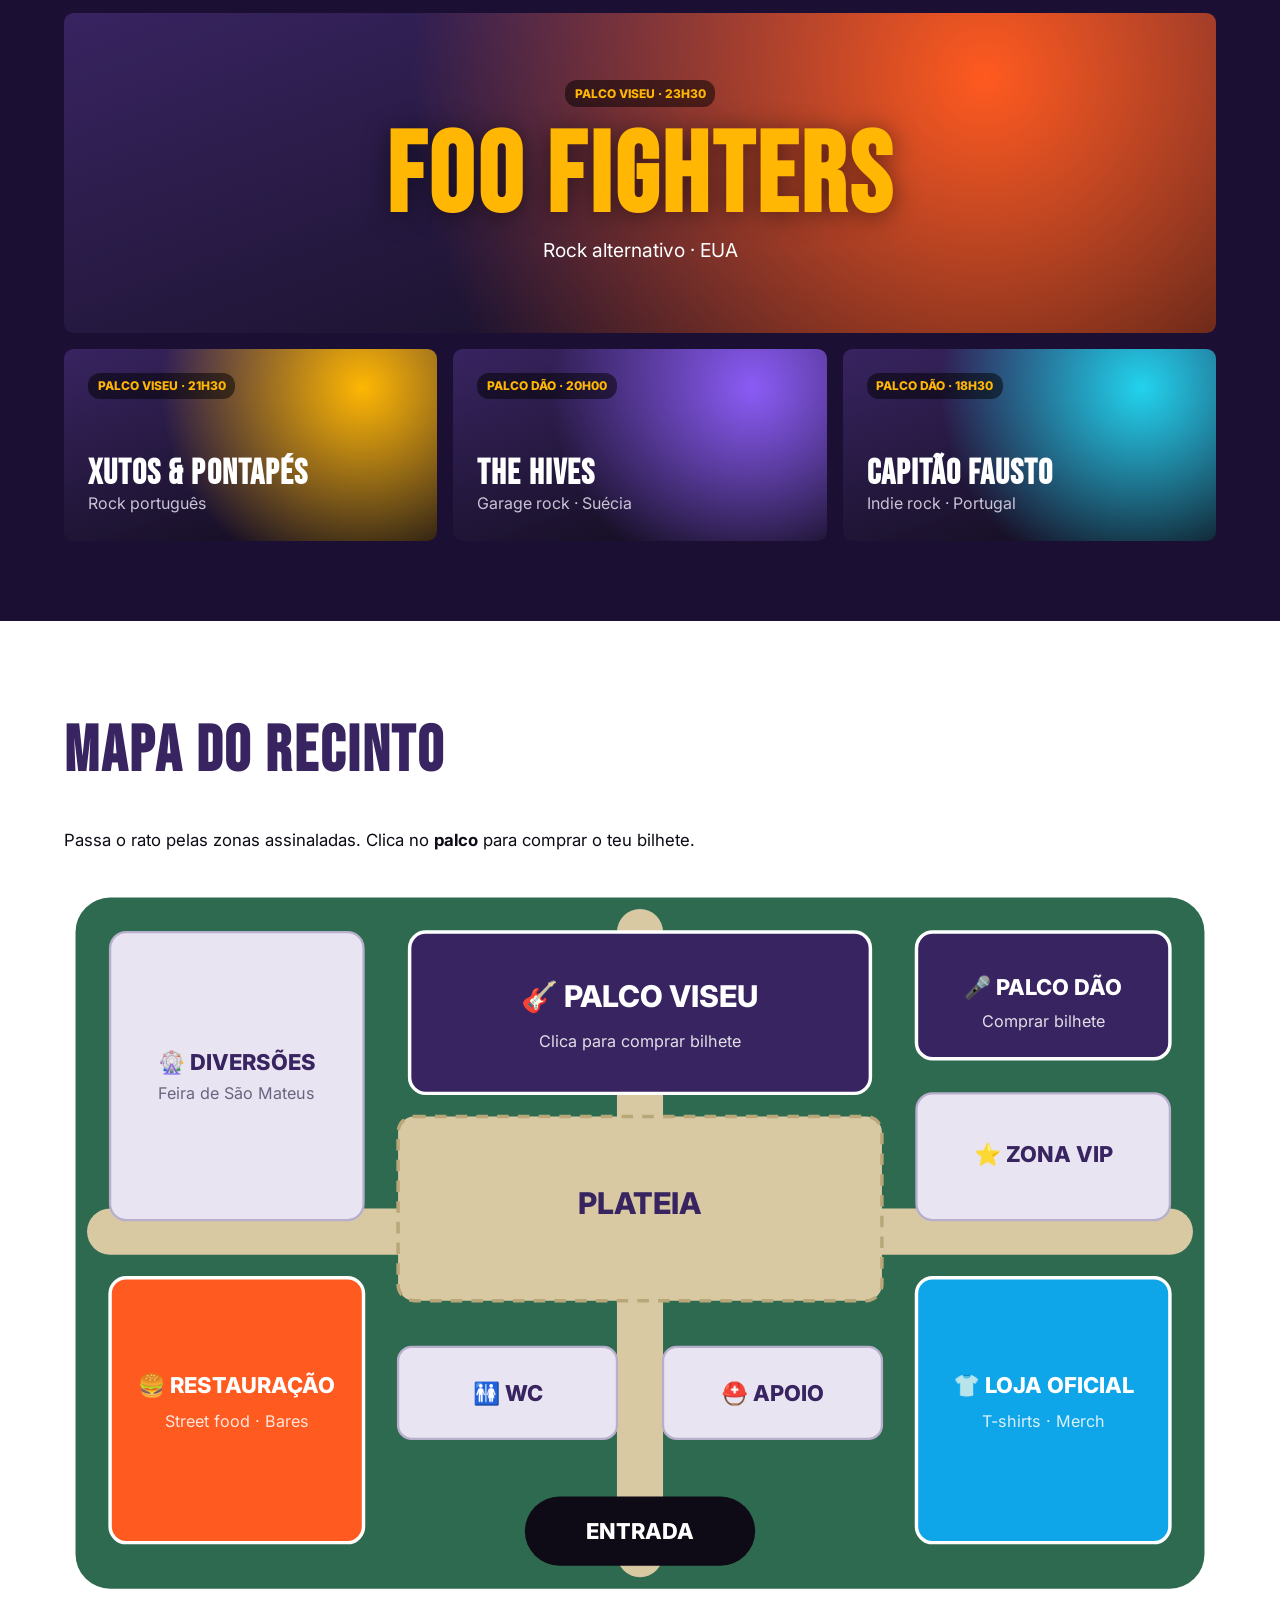
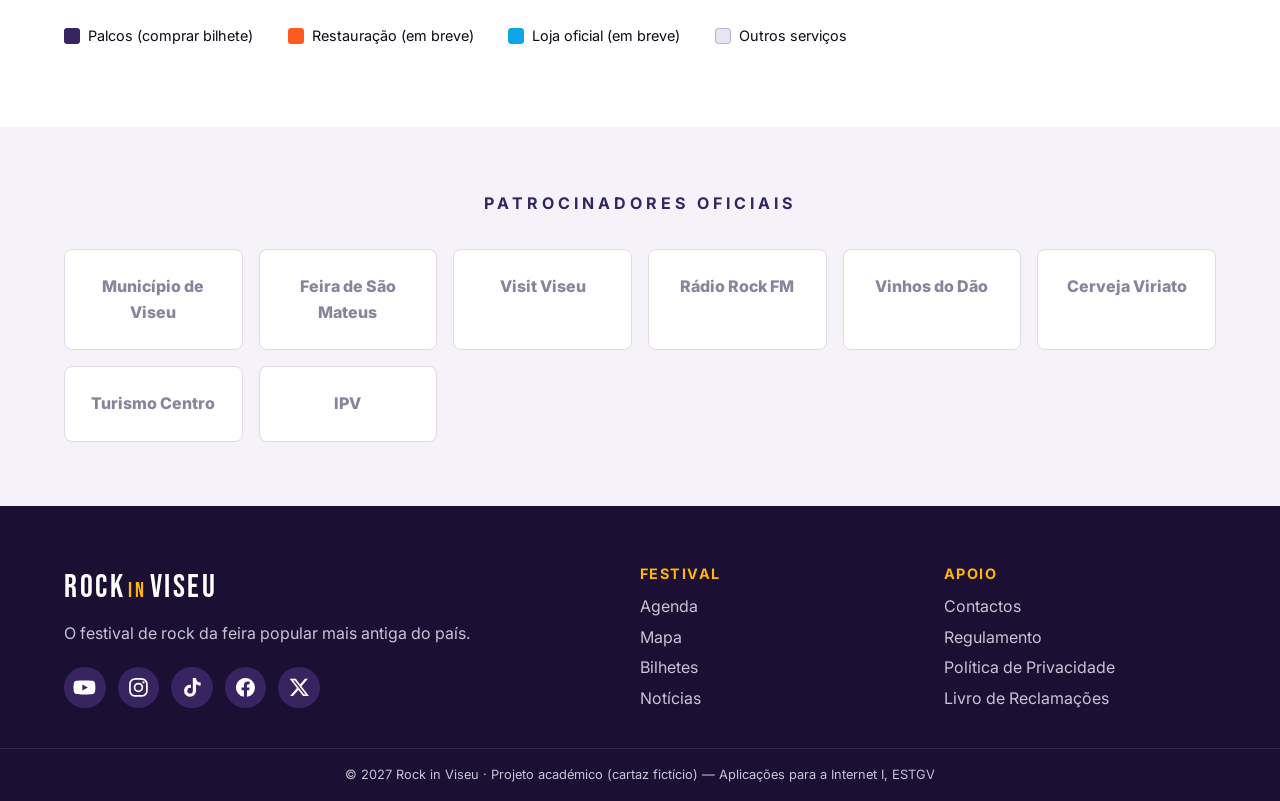
==== commit 39b45b90: "Contagem decrescente para o festival na faixa do topo Cronómetro em destaque (dias, horas, minutos, " ====
--- a/index.html
+++ b/index.html
@@ -15,7 +15,16 @@
   <div class="topbar">
     <div class="wrapper topbar__inner">
       <p class="topbar__clock" id="relogio" aria-live="polite">--</p>
-      <p class="topbar__info">3 · 4 · 5 Setembro 2027 — Recinto da Feira de São Mateus, Viseu</p>
+      <!-- Contagem decrescente para o festival -->
+      <a href="bilhetes.html" class="contagem" aria-label="Tempo que falta para o festival">
+        <span class="contagem__label">🔥 Faltam</span>
+        <span class="contagem__bloco"><b id="cdDias">0</b><small>dias</small></span>
+        <span class="contagem__bloco"><b id="cdHoras">00</b><small>h</small></span>
+        <span class="contagem__bloco"><b id="cdMin">00</b><small>min</small></span>
+        <span class="contagem__bloco contagem__bloco--seg"><b id="cdSeg">00</b><small>seg</small></span>
+        <span class="contagem__cta">Garante o teu bilhete →</span>
+      </a>
+      <p class="topbar__info">3 · 4 · 5 Set 2027 · Viseu</p>
     </div>
   </div>
 
--- a/css/style.css
+++ b/css/style.css
@@ -56,10 +56,75 @@
 .etiqueta { color: var(--laranja); font-weight: 800; letter-spacing: 0.2em; text-transform: uppercase; font-size: 0.9rem; }
 
 /* ---------- Barra superior (data/hora) ---------- */
-.topbar { background: var(--preto); font-size: 0.8rem; padding: 0.4rem 0; }
+.topbar {
+  background: linear-gradient(90deg, var(--preto) 0%, #2a0f1f 50%, var(--preto) 100%);
+  border-bottom: 2px solid var(--laranja);
+  font-size: 0.8rem;
+  padding: 0.5rem 0;
+}
 .topbar__inner { display: flex; justify-content: space-between; align-items: center; gap: 1rem; flex-wrap: wrap; }
-.topbar__clock { color: var(--amarelo); font-weight: 600; text-transform: capitalize; }
-.topbar__info { color: var(--cinza); }
+.topbar__clock { color: var(--amarelo); font-weight: 600; text-transform: capitalize; flex: 1 1 20%; white-space: nowrap; }
+.topbar__info { color: var(--cinza); flex: 1 1 15%; text-align: right; }
+
+/* ---------- Contagem decrescente (faixa do topo) ---------- */
+.contagem {
+  display: flex;
+  align-items: center;
+  gap: 0.5rem;
+  padding: 0.3rem 0.6rem 0.3rem 1rem;
+  border-radius: 3rem;
+  background: linear-gradient(90deg, var(--laranja), #e11d48);
+  box-shadow: 0 0 1.2rem rgba(255, 90, 31, 0.6);
+  animation: brilhar 2s ease-in-out infinite;
+  transition: transform 0.3s;
+}
+.contagem:hover { transform: scale(1.04); }
+.contagem__label {
+  font-family: var(--fonte-titulo);
+  font-size: 1.4rem;
+  letter-spacing: 0.08em;
+  text-transform: uppercase;
+  margin-right: 0.3rem;
+  white-space: nowrap;
+}
+.contagem__bloco {
+  display: flex;
+  align-items: baseline;
+  gap: 0.15rem;
+  background: var(--preto);
+  border-radius: 0.4rem;
+  padding: 0.1rem 0.5rem;
+  min-width: 3.6rem;
+  justify-content: center;
+}
+.contagem__bloco b {
+  font-family: var(--fonte-titulo);
+  font-size: 1.7rem;
+  line-height: 1.1;
+  color: var(--amarelo);
+  font-variant-numeric: tabular-nums;
+}
+.contagem__bloco small { font-size: 0.65rem; font-weight: 800; text-transform: uppercase; color: var(--cinza); }
+.contagem__bloco--seg b { animation: tique 1s steps(1) infinite; }
+.contagem__cta {
+  background: var(--amarelo);
+  color: var(--preto);
+  font-weight: 800;
+  font-size: 0.75rem;
+  text-transform: uppercase;
+  padding: 0.5em 1em;
+  border-radius: 2rem;
+  margin-left: 0.3rem;
+  white-space: nowrap;
+}
+@keyframes brilhar {
+  0%, 100% { box-shadow: 0 0 0.6rem rgba(255, 90, 31, 0.5); }
+  50%      { box-shadow: 0 0 1.8rem rgba(255, 183, 3, 0.9); }
+}
+@keyframes tique {
+  0%  { color: var(--amarelo); }
+  50% { color: var(--branco); }
+}
 
 /* ---------- Cabeçalho: menu | logo | menu ---------- */
 .header {
@@ -507,7 +572,13 @@
   .tem-sub:hover .submenu { max-height: 0; }
   .tem-sub.aberto .submenu { max-height: 15rem; }
 
-  .topbar__info { display: none; }
+  .topbar__info, .contagem__cta { display: none; }
+  .topbar__inner { justify-content: center; }
+  .topbar__clock { flex: 1 1 100%; text-align: center; font-size: 0.75rem; }
+  .contagem { gap: 0.3rem; padding-left: 0.7rem; }
+  .contagem__label { font-size: 1.1rem; }
+  .contagem__bloco { min-width: 2.9rem; padding: 0.1rem 0.3rem; }
+  .contagem__bloco b { font-size: 1.3rem; }
   .footer__grid { grid-template-columns: 1fr; }
   .mapa__label { font-size: 30px; }
   .mapa__sub { display: none; }
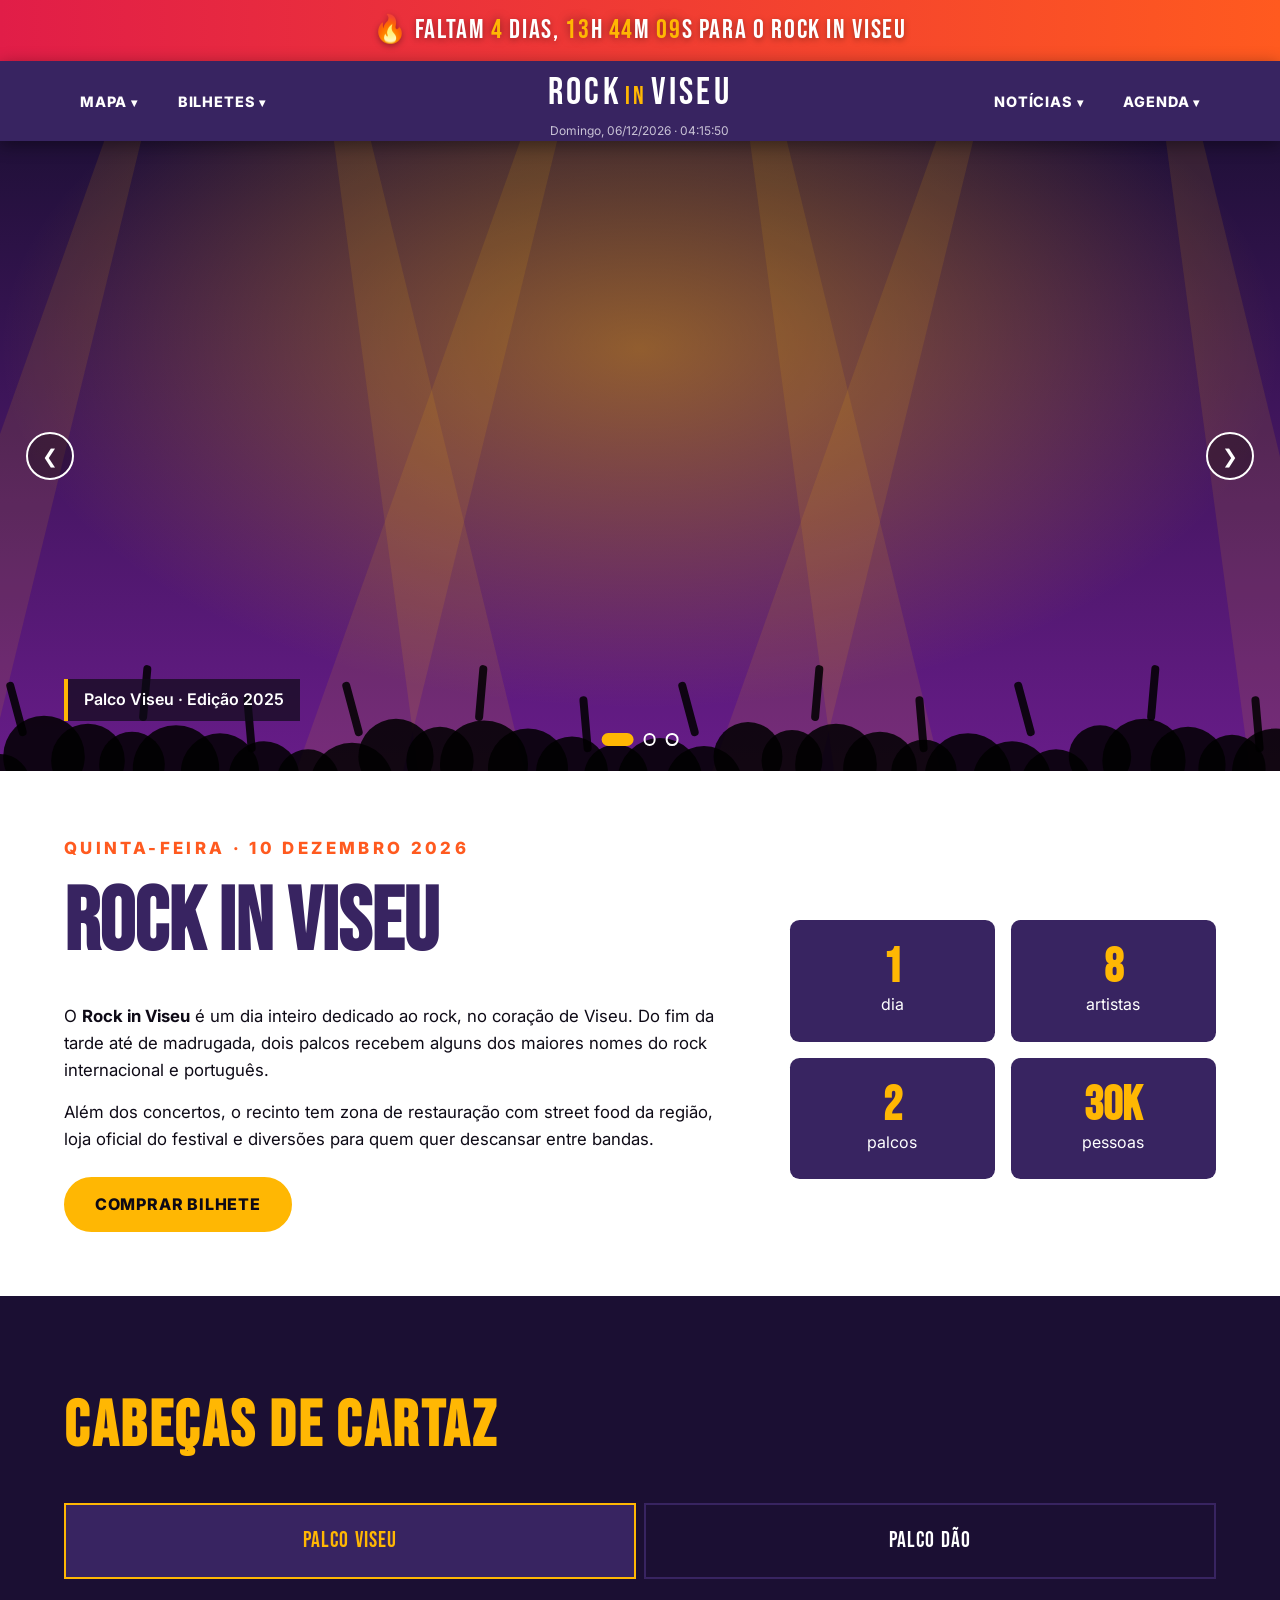
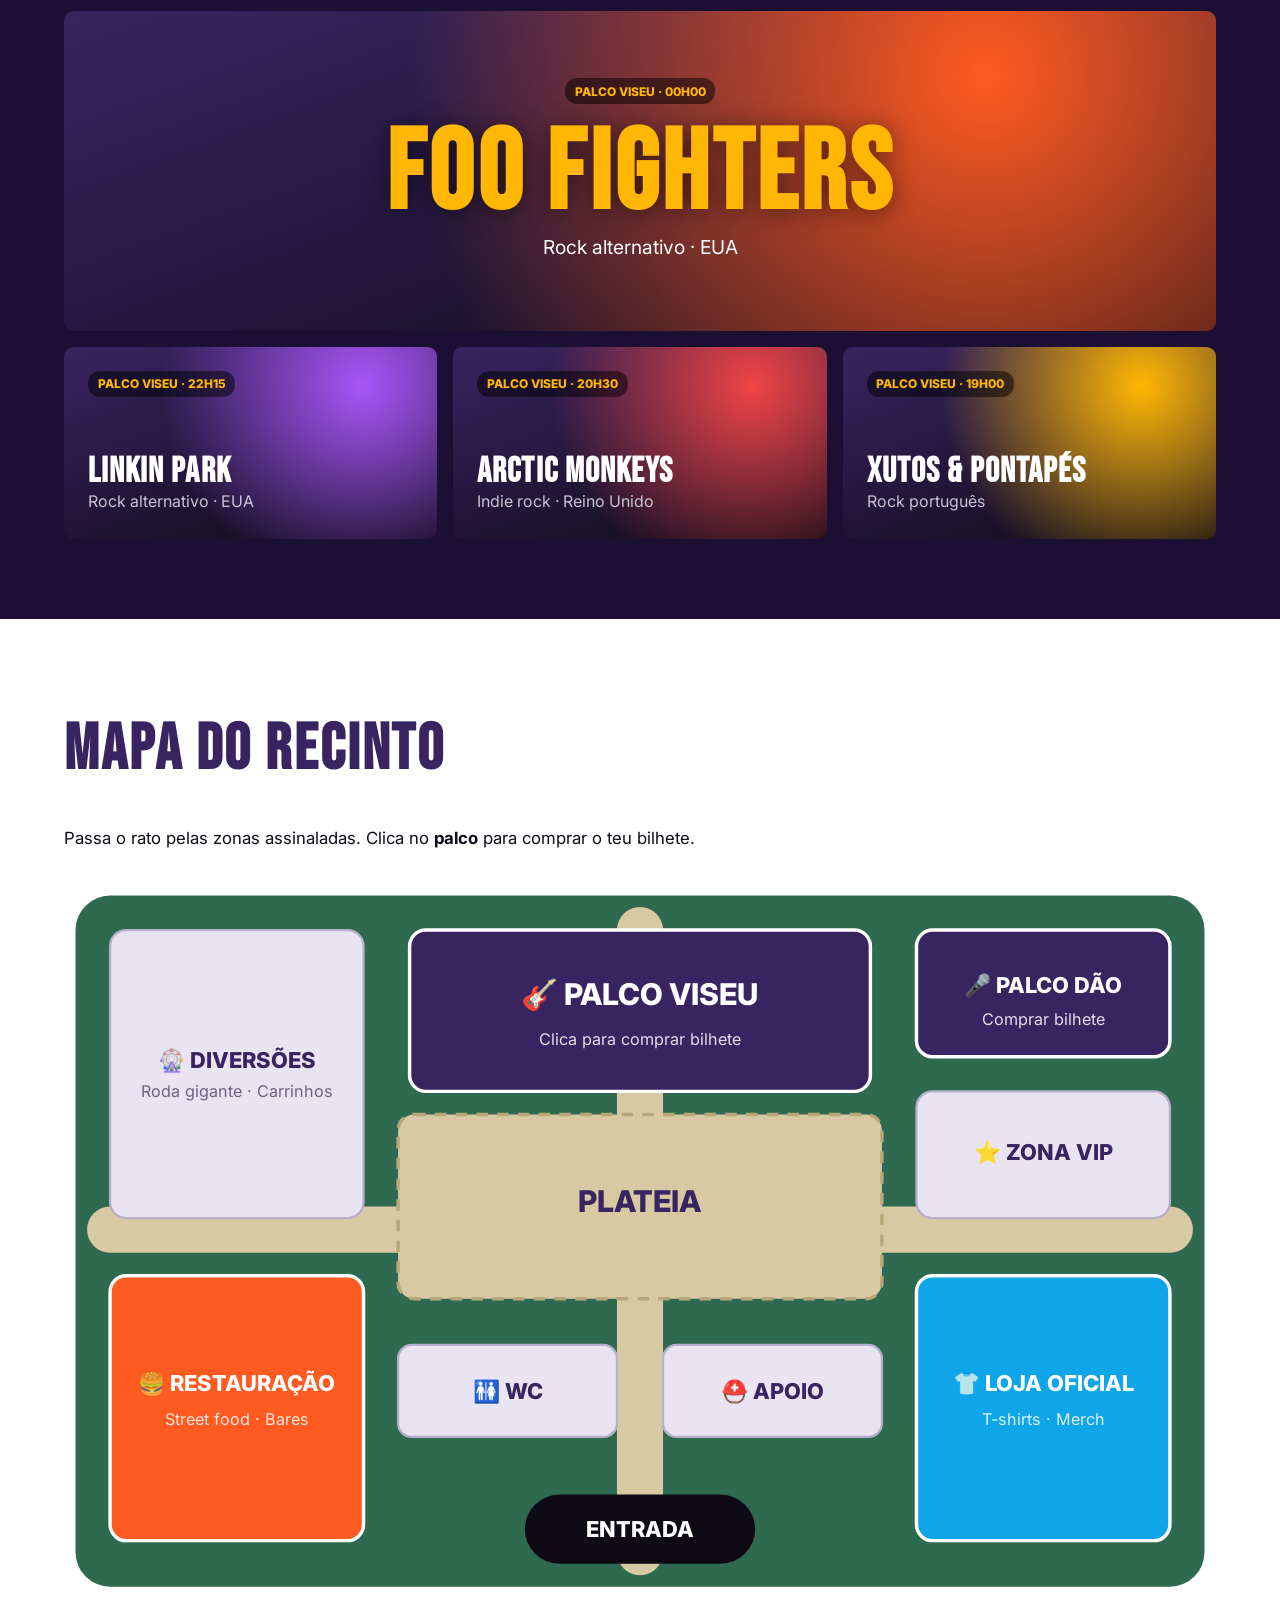
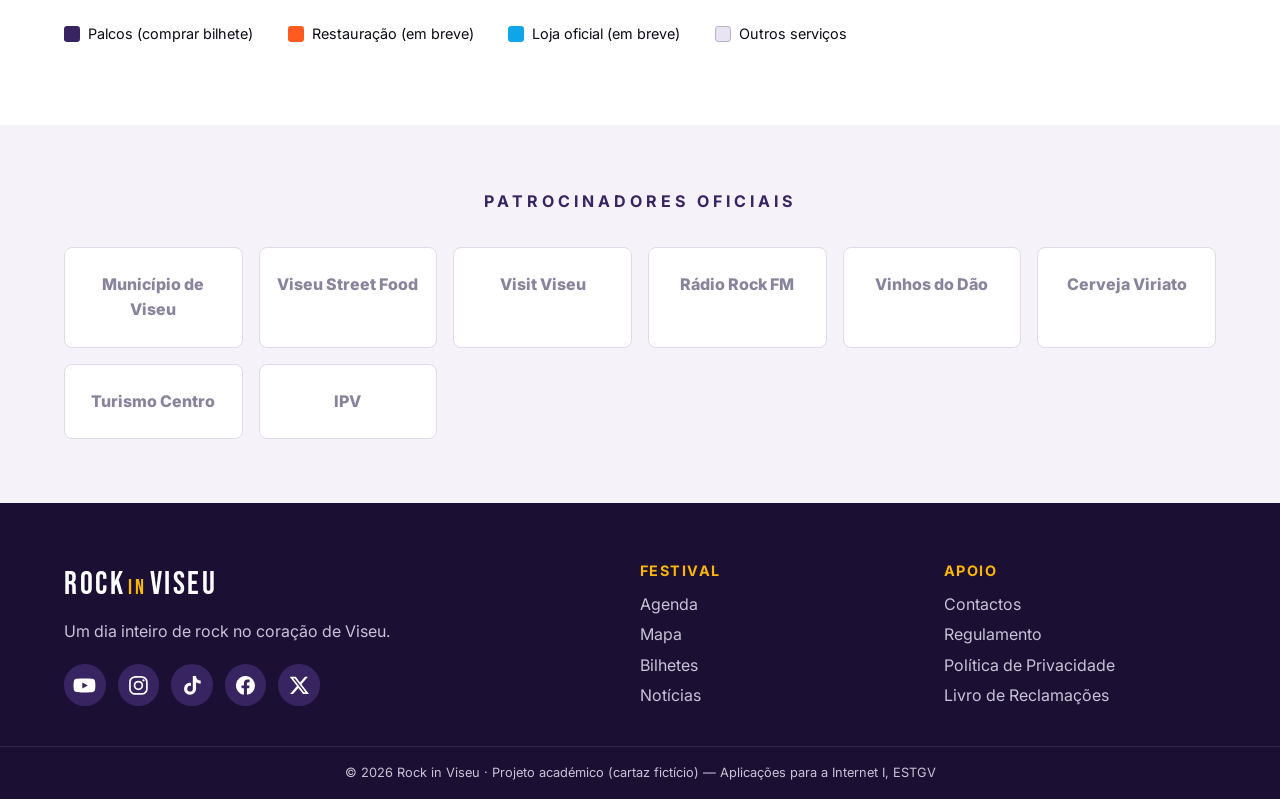
==== commit 46994cd1: "Festival num só dia (10 dezembro) e sem referências à Feira de São Mateus - Faixa do topo apenas com" ====
--- a/index.html
+++ b/index.html
@@ -3,28 +3,22 @@
 <head>
   <meta charset="UTF-8">
   <meta name="viewport" content="width=device-width, initial-scale=1.0">
-  <meta name="description" content="Rock in Viseu — o festival de rock no coração da Feira de São Mateus.">
-  <title>Rock in Viseu 2027 | Festival de Música</title>
+  <meta name="description" content="Rock in Viseu — um dia inteiro de rock em Viseu, a 10 de dezembro.">
+  <title>Rock in Viseu 2026 | Festival de Música</title>
   <link rel="preconnect" href="https://fonts.googleapis.com">
   <link href="https://fonts.googleapis.com/css2?family=Bebas+Neue&family=Inter:wght@400;600;800&display=swap" rel="stylesheet">
   <link rel="stylesheet" href="css/style.css">
 </head>
 <body>
 
-  <!-- ===== BARRA SUPERIOR: data e hora atual ===== -->
+  <!-- ===== FAIXA SUPERIOR: contagem decrescente ===== -->
   <div class="topbar">
-    <div class="wrapper topbar__inner">
-      <p class="topbar__clock" id="relogio" aria-live="polite">--</p>
-      <!-- Contagem decrescente para o festival -->
-      <a href="bilhetes.html" class="contagem" aria-label="Tempo que falta para o festival">
-        <span class="contagem__label">🔥 Faltam</span>
-        <span class="contagem__bloco"><b id="cdDias">0</b><small>dias</small></span>
-        <span class="contagem__bloco"><b id="cdHoras">00</b><small>h</small></span>
-        <span class="contagem__bloco"><b id="cdMin">00</b><small>min</small></span>
-        <span class="contagem__bloco contagem__bloco--seg"><b id="cdSeg">00</b><small>seg</small></span>
-        <span class="contagem__cta">Garante o teu bilhete →</span>
-      </a>
-      <p class="topbar__info">3 · 4 · 5 Set 2027 · Viseu</p>
+    <div class="wrapper">
+      <p class="contagem" aria-live="off">
+        🔥 Faltam <strong id="cdDias">0</strong> dias,
+        <strong id="cdHoras">00</strong>h <strong id="cdMin">00</strong>m <strong id="cdSeg">00</strong>s
+        para o Rock in Viseu
+      </p>
     </div>
   </div>
 
@@ -45,15 +39,19 @@
           <li class="nav__item tem-sub">
             <a href="bilhetes.html" class="nav__link">Bilhetes</a>
             <ul class="submenu">
-              <li><a href="bilhetes.html#diario">Bilhete Diário</a></li>
-              <li><a href="bilhetes.html#passe">Passe 3 Dias</a></li>
+              <li><a href="bilhetes.html#geral">Bilhete Geral</a></li>
+              <li><a href="bilhetes.html#golden">Golden Circle</a></li>
               <li><a href="bilhetes.html#vip">VIP</a></li>
             </ul>
           </li>
         </ul>
       </nav>
 
-      <a href="index.html" class="logo" aria-label="Rock in Viseu — página inicial">ROCK<span>in</span>VISEU</a>
+      <div class="marca">
+        <a href="index.html" class="logo" aria-label="Rock in Viseu — página inicial">ROCK<span>in</span>VISEU</a>
+        <!-- Data e hora atual (obrigatório em todas as páginas) -->
+        <p class="relogio" id="relogio" aria-live="polite">--</p>
+      </div>
 
       <nav class="nav nav--dir" aria-label="Menu direito">
         <ul class="nav__list">
@@ -67,9 +65,8 @@
           <li class="nav__item tem-sub">
             <a href="index.html#cartaz" class="nav__link">Agenda</a>
             <ul class="submenu">
-              <li><a href="index.html#cartaz" data-dia="1">Sexta · 3 Set</a></li>
-              <li><a href="index.html#cartaz" data-dia="2">Sábado · 4 Set</a></li>
-              <li><a href="index.html#cartaz" data-dia="3">Domingo · 5 Set</a></li>
+              <li><a href="index.html#cartaz" data-palco="viseu">Palco Viseu</a></li>
+              <li><a href="index.html#cartaz" data-palco="dao">Palco Dão</a></li>
             </ul>
           </li>
         </ul>
@@ -87,15 +84,15 @@
       <div class="slider" aria-label="Fotografias do festival">
         <figure class="slide ativo">
           <img src="img/slide1.svg" alt="Público em frente ao palco principal com luzes amarelas">
-          <figcaption>Palco Viseu · Edição 2026</figcaption>
+          <figcaption>Palco Viseu · Edição 2025</figcaption>
         </figure>
         <figure class="slide">
           <img src="img/slide2.svg" alt="Concerto com luzes vermelhas e multidão de braços no ar">
-          <figcaption>Noite de sábado · Edição 2026</figcaption>
+          <figcaption>Palco Dão · Edição 2025</figcaption>
         </figure>
         <figure class="slide">
           <img src="img/slide3.svg" alt="Palco iluminado em tons de azul e roxo">
-          <figcaption>Encerramento · Edição 2026</figcaption>
+          <figcaption>Encerramento · Edição 2025</figcaption>
         </figure>
 
         <button class="slider__btn slider__btn--prev" id="prev" aria-label="Imagem anterior">&#10094;</button>
@@ -105,15 +102,15 @@
 
       <div class="wrapper intro__texto">
         <article class="intro__desc">
-          <p class="etiqueta">3 · 4 · 5 Setembro 2027</p>
+          <p class="etiqueta">Quinta-feira · 10 Dezembro 2026</p>
           <h1>Rock in Viseu</h1>
-          <p>O <strong>Rock in Viseu</strong> nasce dentro da Feira de São Mateus, a feira popular mais antiga do país, para juntar a tradição de Viseu à energia das guitarras elétricas.</p>
-          <p>Durante três noites, o recinto da feira transforma-se num grande festival, com dois palcos, nomes nacionais e internacionais, zona de restauração, loja oficial e as diversões de sempre.</p>
+          <p>O <strong>Rock in Viseu</strong> é um dia inteiro dedicado ao rock, no coração de Viseu. Do fim da tarde até de madrugada, dois palcos recebem alguns dos maiores nomes do rock internacional e português.</p>
+          <p>Além dos concertos, o recinto tem zona de restauração com street food da região, loja oficial do festival e diversões para quem quer descansar entre bandas.</p>
           <a href="bilhetes.html" class="btn">Comprar Bilhete</a>
         </article>
         <aside class="intro__numeros">
-          <div class="numero"><strong>3</strong><span>noites</span></div>
-          <div class="numero"><strong>12</strong><span>artistas</span></div>
+          <div class="numero"><strong>1</strong><span>dia</span></div>
+          <div class="numero"><strong>8</strong><span>artistas</span></div>
           <div class="numero"><strong>2</strong><span>palcos</span></div>
           <div class="numero"><strong>30k</strong><span>pessoas</span></div>
         </aside>
@@ -126,42 +123,30 @@
         <h2 class="titulo titulo--claro">Cabeças de Cartaz</h2>
 
         <div class="tabs" role="tablist">
-          <button class="tab ativo" data-dia="1" role="tab">Sex · 3 Set</button>
-          <button class="tab" data-dia="2" role="tab">Sáb · 4 Set</button>
-          <button class="tab" data-dia="3" role="tab">Dom · 5 Set</button>
-        </div>
-
-        <div class="cartaz__dia ativo" data-dia="1">
+          <button class="tab ativo" data-palco="viseu" role="tab">Palco Viseu</button>
+          <button class="tab" data-palco="dao" role="tab">Palco Dão</button>
+        </div>
+
+        <div class="cartaz__dia ativo" data-palco="viseu">
           <article class="artista artista--headliner" style="--cor: #ff5a1f">
-            <span class="artista__hora">Palco Viseu · 23h30</span>
+            <span class="artista__hora">Palco Viseu · 00h00</span>
             <h3>Foo Fighters</h3>
             <p>Rock alternativo · EUA</p>
           </article>
-          <article class="artista" style="--cor: #ffb703"><span class="artista__hora">Palco Viseu · 21h30</span><h3>Xutos &amp; Pontapés</h3><p>Rock português</p></article>
-          <article class="artista" style="--cor: #8b5cf6"><span class="artista__hora">Palco Dão · 20h00</span><h3>The Hives</h3><p>Garage rock · Suécia</p></article>
-          <article class="artista" style="--cor: #22d3ee"><span class="artista__hora">Palco Dão · 18h30</span><h3>Capitão Fausto</h3><p>Indie rock · Portugal</p></article>
-        </div>
-
-        <div class="cartaz__dia" data-dia="2">
-          <article class="artista artista--headliner" style="--cor: #ef4444">
-            <span class="artista__hora">Palco Viseu · 23h30</span>
-            <h3>Arctic Monkeys</h3>
-            <p>Indie rock · Reino Unido</p>
+          <article class="artista" style="--cor: #a855f7"><span class="artista__hora">Palco Viseu · 22h15</span><h3>Linkin Park</h3><p>Rock alternativo · EUA</p></article>
+          <article class="artista" style="--cor: #ef4444"><span class="artista__hora">Palco Viseu · 20h30</span><h3>Arctic Monkeys</h3><p>Indie rock · Reino Unido</p></article>
+          <article class="artista" style="--cor: #ffb703"><span class="artista__hora">Palco Viseu · 19h00</span><h3>Xutos &amp; Pontapés</h3><p>Rock português</p></article>
+        </div>
+
+        <div class="cartaz__dia" data-palco="dao">
+          <article class="artista artista--headliner" style="--cor: #8b5cf6">
+            <span class="artista__hora">Palco Dão · 23h00</span>
+            <h3>Moonspell</h3>
+            <p>Metal · Portugal</p>
           </article>
-          <article class="artista" style="--cor: #ffb703"><span class="artista__hora">Palco Viseu · 21h30</span><h3>The Black Keys</h3><p>Blues rock · EUA</p></article>
-          <article class="artista" style="--cor: #8b5cf6"><span class="artista__hora">Palco Dão · 20h00</span><h3>Moonspell</h3><p>Metal · Portugal</p></article>
-          <article class="artista" style="--cor: #22d3ee"><span class="artista__hora">Palco Dão · 18h30</span><h3>The Legendary Tigerman</h3><p>Rock · Portugal</p></article>
-        </div>
-
-        <div class="cartaz__dia" data-dia="3">
-          <article class="artista artista--headliner" style="--cor: #a855f7">
-            <span class="artista__hora">Palco Viseu · 23h00</span>
-            <h3>Linkin Park</h3>
-            <p>Rock alternativo · EUA</p>
-          </article>
-          <article class="artista" style="--cor: #ffb703"><span class="artista__hora">Palco Viseu · 21h30</span><h3>Muse</h3><p>Rock alternativo · Reino Unido</p></article>
-          <article class="artista" style="--cor: #8b5cf6"><span class="artista__hora">Palco Dão · 20h00</span><h3>GNR</h3><p>Pop rock · Portugal</p></article>
-          <article class="artista" style="--cor: #22d3ee"><span class="artista__hora">Palco Dão · 18h30</span><h3>Linda Martini</h3><p>Rock alternativo · Portugal</p></article>
+          <article class="artista" style="--cor: #22d3ee"><span class="artista__hora">Palco Dão · 21h30</span><h3>The Hives</h3><p>Garage rock · Suécia</p></article>
+          <article class="artista" style="--cor: #ffb703"><span class="artista__hora">Palco Dão · 20h00</span><h3>Capitão Fausto</h3><p>Indie rock · Portugal</p></article>
+          <article class="artista" style="--cor: #ff5a1f"><span class="artista__hora">Palco Dão · 18h30</span><h3>Linda Martini</h3><p>Rock alternativo · Portugal</p></article>
         </div>
       </div>
     </section>
@@ -216,7 +201,7 @@
             <!-- Zonas informativas (não clicáveis) -->
             <rect x="40" y="40" width="220" height="250" rx="14" class="mapa__fixo"/>
             <text x="150" y="160" class="mapa__label mapa__label--peq mapa__label--escuro">🎡 DIVERSÕES</text>
-            <text x="150" y="185" class="mapa__sub mapa__sub--escuro">Feira de São Mateus</text>
+            <text x="150" y="185" class="mapa__sub mapa__sub--escuro">Roda gigante · Carrinhos</text>
 
             <rect x="290" y="400" width="190" height="80" rx="12" class="mapa__fixo"/>
             <text x="385" y="447" class="mapa__label mapa__label--peq mapa__label--escuro">🚻 WC</text>
@@ -250,7 +235,7 @@
         <h2 class="parceiros__titulo">Patrocinadores Oficiais</h2>
         <ul class="parceiros__lista">
           <li>Município de Viseu</li>
-          <li>Feira de São Mateus</li>
+          <li>Viseu Street Food</li>
           <li>Visit Viseu</li>
           <li>Rádio Rock FM</li>
           <li>Vinhos do Dão</li>
@@ -267,7 +252,7 @@
     <div class="wrapper footer__grid">
       <div>
         <a href="index.html" class="logo">ROCK<span>in</span>VISEU</a>
-        <p>O festival de rock da feira popular mais antiga do país.</p>
+        <p>Um dia inteiro de rock no coração de Viseu.</p>
         <ul class="social">
           <li><a href="https://www.youtube.com" target="_blank" rel="noopener" aria-label="YouTube">
             <svg viewBox="0 0 24 24"><path d="M23 7.2a3 3 0 0 0-2.1-2.1C19 4.6 12 4.6 12 4.6s-7 0-8.9.5A3 3 0 0 0 1 7.2 31 31 0 0 0 .5 12 31 31 0 0 0 1 16.8a3 3 0 0 0 2.1 2.1c1.9.5 8.9.5 8.9.5s7 0 8.9-.5a3 3 0 0 0 2.1-2.1 31 31 0 0 0 .5-4.8 31 31 0 0 0-.5-4.8zM9.8 15.1V8.9l5.8 3.1-5.8 3.1z"/></svg>
@@ -305,7 +290,7 @@
         </ul>
       </nav>
     </div>
-    <p class="footer__copy">&copy; 2027 Rock in Viseu · Projeto académico (cartaz fictício) — Aplicações para a Internet I, ESTGV</p>
+    <p class="footer__copy">&copy; 2026 Rock in Viseu · Projeto académico (cartaz fictício) — Aplicações para a Internet I, ESTGV</p>
   </footer>
 
   <script src="js/main.js"></script>
--- a/css/style.css
+++ b/css/style.css
@@ -4,7 +4,7 @@
    ========================================================= */
 
 :root {
-  --roxo: #382461;          /* cor da Feira de São Mateus */
+  --roxo: #382461;          /* cor principal (roxo) */
   --roxo-escuro: #1b0f33;
   --preto: #0e0a16;
   --amarelo: #ffb703;
@@ -57,73 +57,29 @@
 
 /* ---------- Barra superior (data/hora) ---------- */
 .topbar {
-  background: linear-gradient(90deg, var(--preto) 0%, #2a0f1f 50%, var(--preto) 100%);
-  border-bottom: 2px solid var(--laranja);
-  font-size: 0.8rem;
-  padding: 0.5rem 0;
-}
-.topbar__inner { display: flex; justify-content: space-between; align-items: center; gap: 1rem; flex-wrap: wrap; }
-.topbar__clock { color: var(--amarelo); font-weight: 600; text-transform: capitalize; flex: 1 1 20%; white-space: nowrap; }
-.topbar__info { color: var(--cinza); flex: 1 1 15%; text-align: right; }
-
-/* ---------- Contagem decrescente (faixa do topo) ---------- */
+  background: linear-gradient(90deg, #e11d48, var(--laranja), #e11d48);
+  background-size: 200% 100%;
+  animation: faixa 6s linear infinite;
+  padding: 0.55rem 0;
+  text-align: center;
+}
 .contagem {
-  display: flex;
-  align-items: center;
-  gap: 0.5rem;
-  padding: 0.3rem 0.6rem 0.3rem 1rem;
-  border-radius: 3rem;
-  background: linear-gradient(90deg, var(--laranja), #e11d48);
-  box-shadow: 0 0 1.2rem rgba(255, 90, 31, 0.6);
-  animation: brilhar 2s ease-in-out infinite;
-  transition: transform 0.3s;
-}
-.contagem:hover { transform: scale(1.04); }
-.contagem__label {
   font-family: var(--fonte-titulo);
-  font-size: 1.4rem;
-  letter-spacing: 0.08em;
+  font-size: clamp(1.2rem, 2.6vw, 1.7rem);
+  letter-spacing: 0.06em;
   text-transform: uppercase;
-  margin-right: 0.3rem;
-  white-space: nowrap;
-}
-.contagem__bloco {
-  display: flex;
-  align-items: baseline;
-  gap: 0.15rem;
-  background: var(--preto);
-  border-radius: 0.4rem;
-  padding: 0.1rem 0.5rem;
-  min-width: 3.6rem;
-  justify-content: center;
-}
-.contagem__bloco b {
-  font-family: var(--fonte-titulo);
-  font-size: 1.7rem;
-  line-height: 1.1;
+  color: var(--branco);
+  text-shadow: 0 0.1rem 0.4rem rgba(0, 0, 0, 0.35);
+}
+.contagem strong {
   color: var(--amarelo);
+  font-weight: 400;
   font-variant-numeric: tabular-nums;
-}
-.contagem__bloco small { font-size: 0.65rem; font-weight: 800; text-transform: uppercase; color: var(--cinza); }
-.contagem__bloco--seg b { animation: tique 1s steps(1) infinite; }
-.contagem__cta {
-  background: var(--amarelo);
-  color: var(--preto);
-  font-weight: 800;
-  font-size: 0.75rem;
-  text-transform: uppercase;
-  padding: 0.5em 1em;
-  border-radius: 2rem;
-  margin-left: 0.3rem;
-  white-space: nowrap;
-}
-@keyframes brilhar {
-  0%, 100% { box-shadow: 0 0 0.6rem rgba(255, 90, 31, 0.5); }
-  50%      { box-shadow: 0 0 1.8rem rgba(255, 183, 3, 0.9); }
-}
-@keyframes tique {
-  0%  { color: var(--amarelo); }
-  50% { color: var(--branco); }
+  text-shadow: 0 0 0.6rem rgba(0, 0, 0, 0.5);
+}
+@keyframes faixa {
+  from { background-position: 0% 0; }
+  to   { background-position: 200% 0; }
 }
 
 /* ---------- Cabeçalho: menu | logo | menu ---------- */
@@ -152,6 +108,8 @@
 }
 .logo span { color: var(--amarelo); font-size: 0.65em; margin: 0 0.15em; }
 .logo:hover { color: var(--amarelo); }
+.marca { text-align: center; }
+.relogio { font-size: 0.75rem; color: var(--cinza); text-transform: capitalize; margin-top: -0.2rem; }
 
 .nav__list { display: flex; align-items: center; gap: 0.5rem; }
 .nav__item { position: relative; }
@@ -298,7 +256,7 @@
 .tab:hover { border-color: var(--amarelo); }
 .tab.ativo { background: var(--roxo); border-color: var(--amarelo); color: var(--amarelo); }
 
-.cartaz__dia { display: none; grid-template-columns: repeat(auto-fit, minmax(18rem, 1fr)); gap: 1rem; }
+.cartaz__dia { display: none; grid-template-columns: repeat(auto-fit, minmax(20rem, 1fr)); gap: 1rem; }
 .cartaz__dia.ativo { display: grid; animation: aparecer 0.5s ease; }
 @keyframes aparecer { from { opacity: 0; transform: translateY(1rem); } to { opacity: 1; transform: none; } }
 
@@ -545,7 +503,7 @@
    ========================================================= */
 @media (max-width: 56rem) {
   .header__inner { grid-template-columns: 1fr auto; position: relative; }
-  .logo { text-align: left; grid-column: 1; grid-row: 1; font-size: 2rem; }
+  .logo { font-size: 2rem; }
   .menu-toggle { display: flex; grid-column: 2; grid-row: 1; }
 
   /* os dois menus juntam-se num painel que desce */
@@ -572,13 +530,7 @@
   .tem-sub:hover .submenu { max-height: 0; }
   .tem-sub.aberto .submenu { max-height: 15rem; }
 
-  .topbar__info, .contagem__cta { display: none; }
-  .topbar__inner { justify-content: center; }
-  .topbar__clock { flex: 1 1 100%; text-align: center; font-size: 0.75rem; }
-  .contagem { gap: 0.3rem; padding-left: 0.7rem; }
-  .contagem__label { font-size: 1.1rem; }
-  .contagem__bloco { min-width: 2.9rem; padding: 0.1rem 0.3rem; }
-  .contagem__bloco b { font-size: 1.3rem; }
+  .marca { text-align: left; grid-column: 1; grid-row: 1; }
   .footer__grid { grid-template-columns: 1fr; }
   .mapa__label { font-size: 30px; }
   .mapa__sub { display: none; }
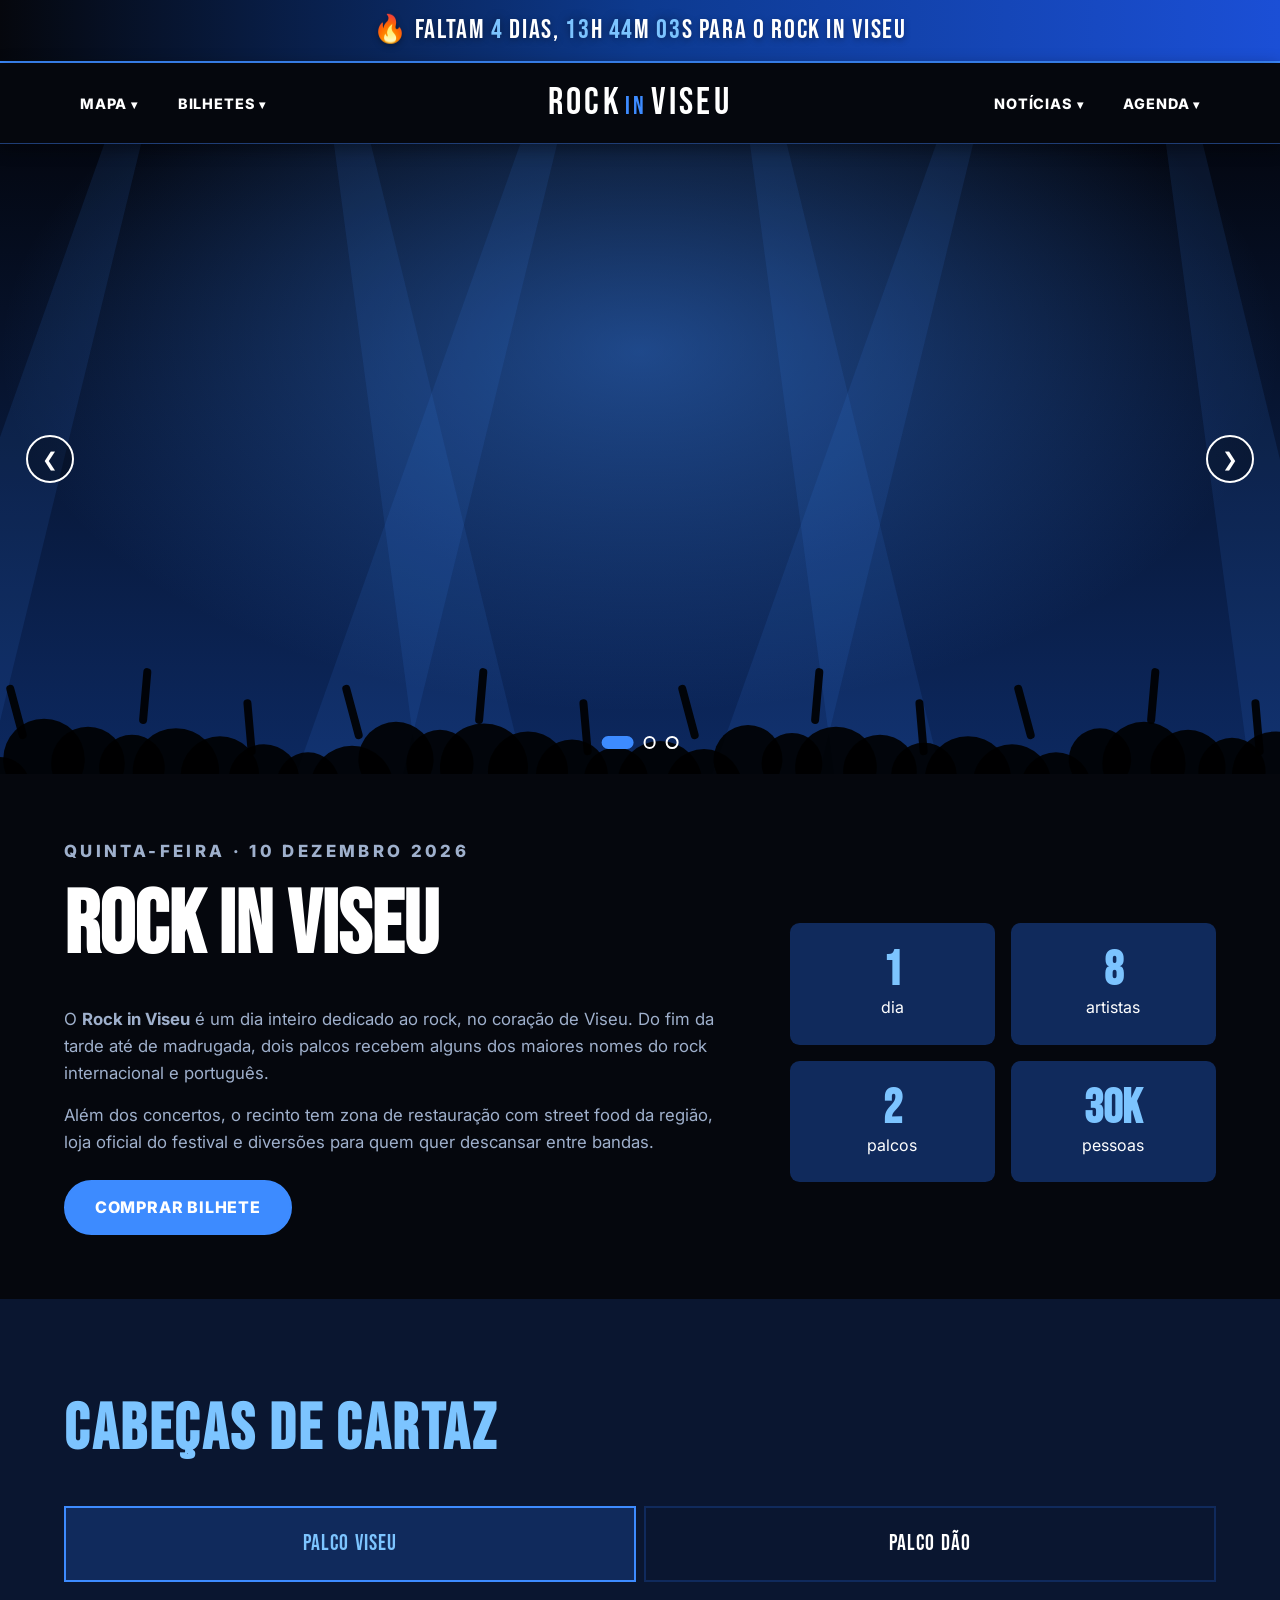
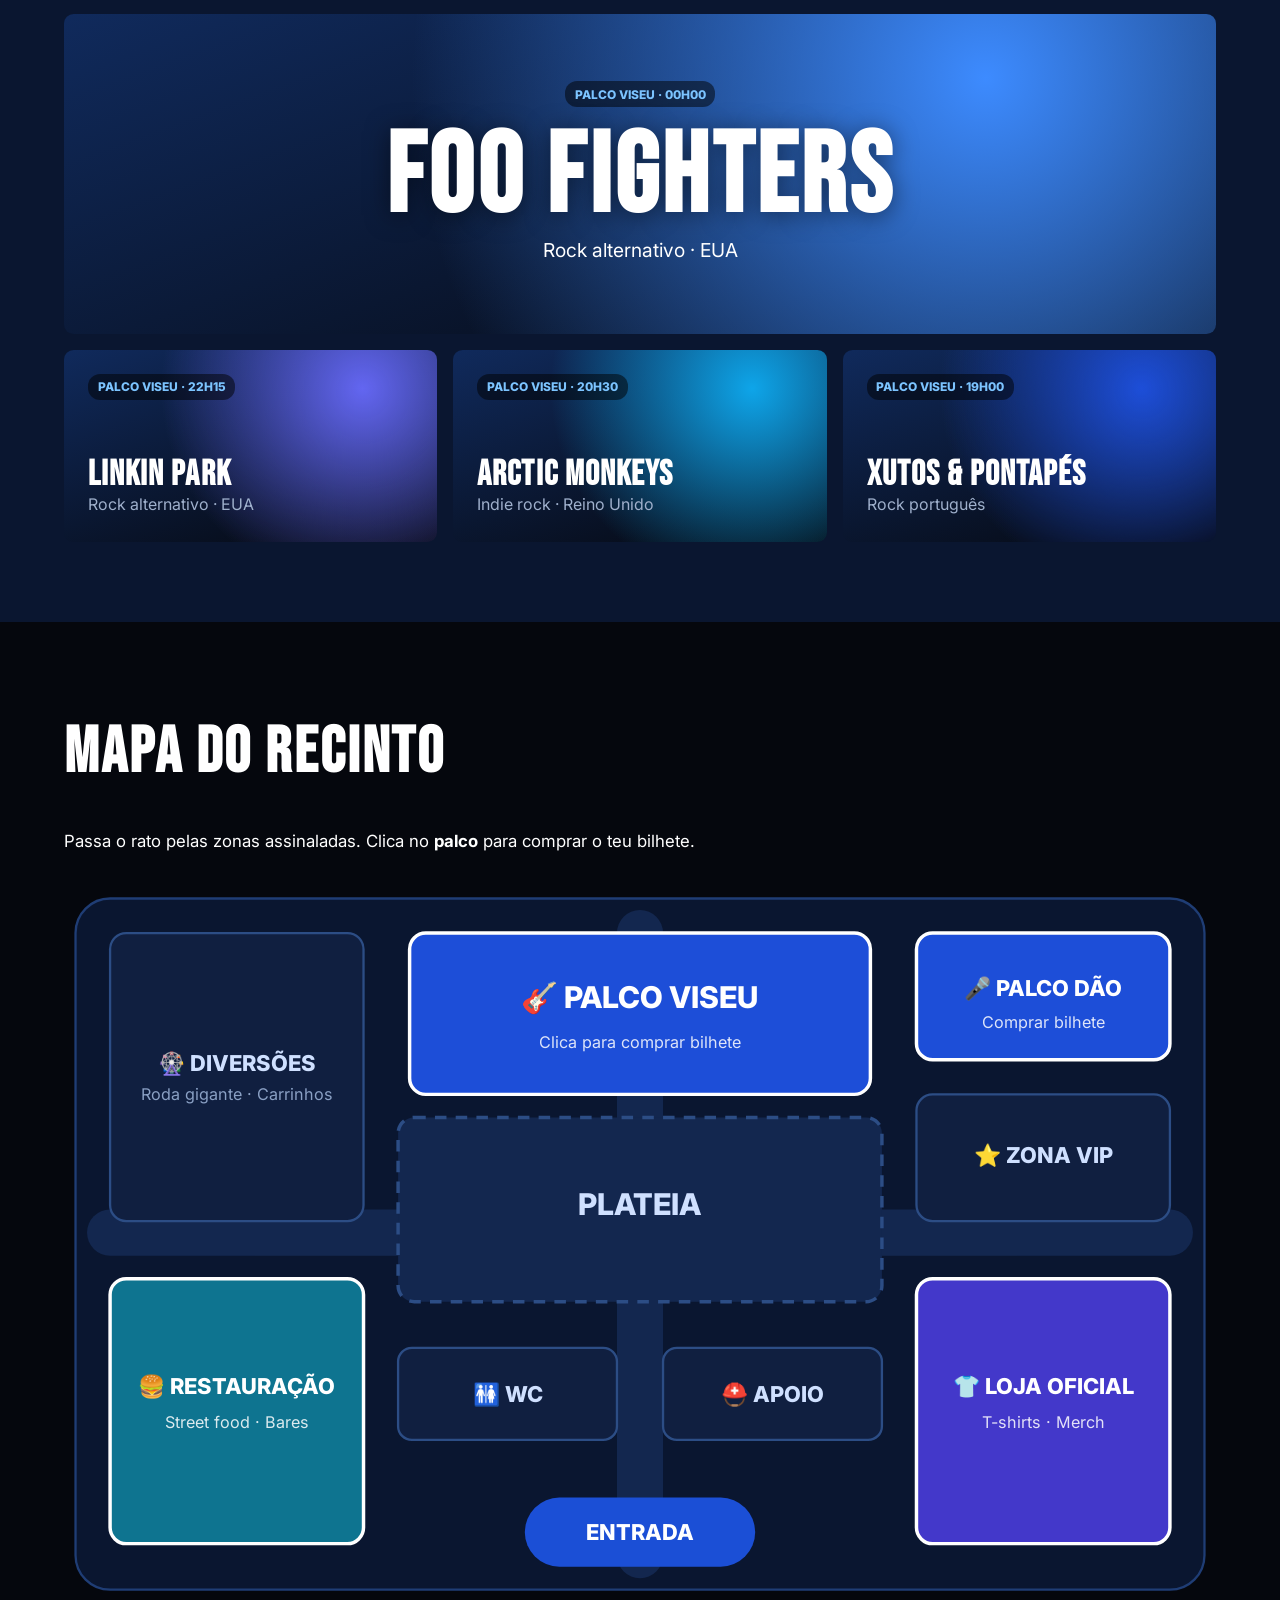
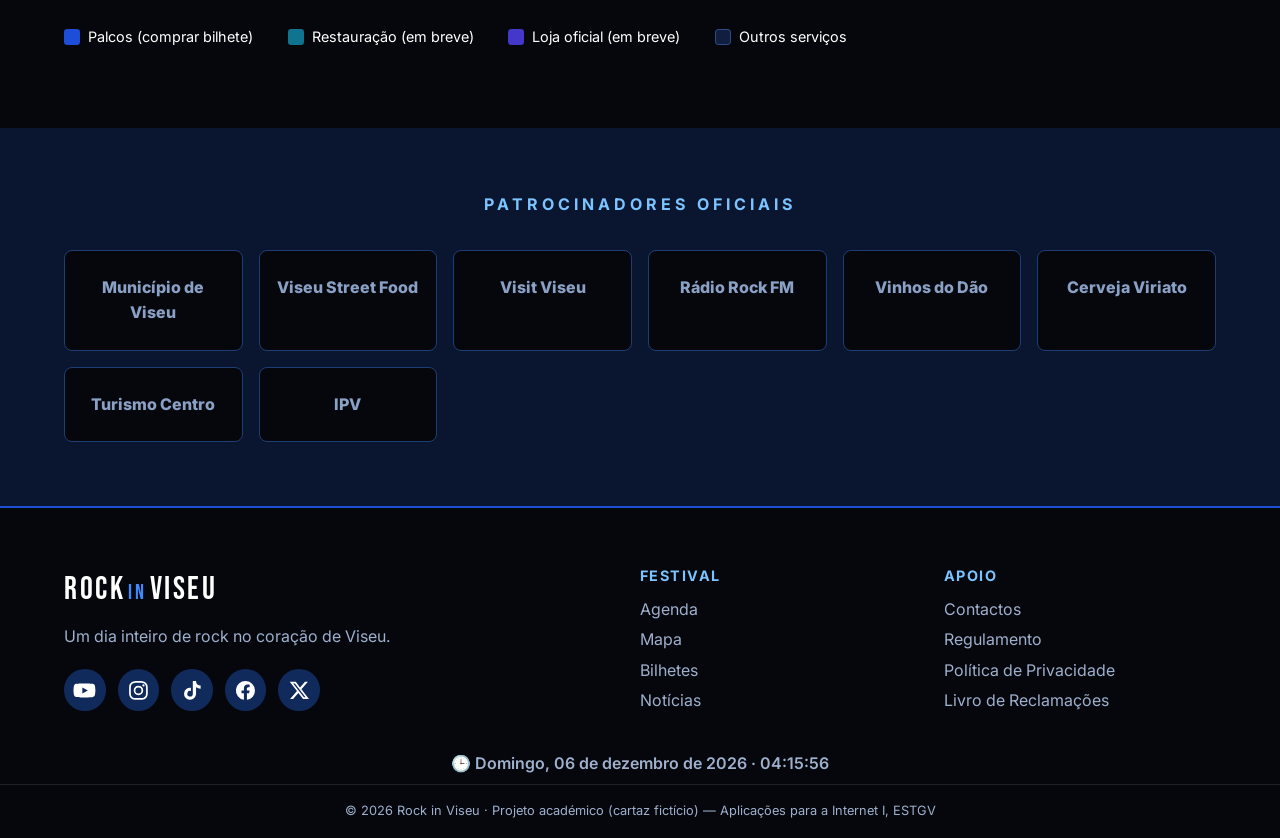
==== commit b9a28fbc: "Nova identidade visual preta e azul escura - Paleta trocada de roxo/amarelo para preto, azul escuro " ====
--- a/index.html
+++ b/index.html
@@ -47,11 +47,7 @@
         </ul>
       </nav>
 
-      <div class="marca">
-        <a href="index.html" class="logo" aria-label="Rock in Viseu — página inicial">ROCK<span>in</span>VISEU</a>
-        <!-- Data e hora atual (obrigatório em todas as páginas) -->
-        <p class="relogio" id="relogio" aria-live="polite">--</p>
-      </div>
+      <a href="index.html" class="logo" aria-label="Rock in Viseu — página inicial">ROCK<span>in</span>VISEU</a>
 
       <nav class="nav nav--dir" aria-label="Menu direito">
         <ul class="nav__list">
@@ -84,15 +80,12 @@
       <div class="slider" aria-label="Fotografias do festival">
         <figure class="slide ativo">
           <img src="img/slide1.svg" alt="Público em frente ao palco principal com luzes amarelas">
-          <figcaption>Palco Viseu · Edição 2025</figcaption>
         </figure>
         <figure class="slide">
           <img src="img/slide2.svg" alt="Concerto com luzes vermelhas e multidão de braços no ar">
-          <figcaption>Palco Dão · Edição 2025</figcaption>
         </figure>
         <figure class="slide">
           <img src="img/slide3.svg" alt="Palco iluminado em tons de azul e roxo">
-          <figcaption>Encerramento · Edição 2025</figcaption>
         </figure>
 
         <button class="slider__btn slider__btn--prev" id="prev" aria-label="Imagem anterior">&#10094;</button>
@@ -128,25 +121,25 @@
         </div>
 
         <div class="cartaz__dia ativo" data-palco="viseu">
-          <article class="artista artista--headliner" style="--cor: #ff5a1f">
+          <article class="artista artista--headliner" style="--cor: #3d8bff">
             <span class="artista__hora">Palco Viseu · 00h00</span>
             <h3>Foo Fighters</h3>
             <p>Rock alternativo · EUA</p>
           </article>
-          <article class="artista" style="--cor: #a855f7"><span class="artista__hora">Palco Viseu · 22h15</span><h3>Linkin Park</h3><p>Rock alternativo · EUA</p></article>
-          <article class="artista" style="--cor: #ef4444"><span class="artista__hora">Palco Viseu · 20h30</span><h3>Arctic Monkeys</h3><p>Indie rock · Reino Unido</p></article>
-          <article class="artista" style="--cor: #ffb703"><span class="artista__hora">Palco Viseu · 19h00</span><h3>Xutos &amp; Pontapés</h3><p>Rock português</p></article>
+          <article class="artista" style="--cor: #6366f1"><span class="artista__hora">Palco Viseu · 22h15</span><h3>Linkin Park</h3><p>Rock alternativo · EUA</p></article>
+          <article class="artista" style="--cor: #0ea5e9"><span class="artista__hora">Palco Viseu · 20h30</span><h3>Arctic Monkeys</h3><p>Indie rock · Reino Unido</p></article>
+          <article class="artista" style="--cor: #1d4ed8"><span class="artista__hora">Palco Viseu · 19h00</span><h3>Xutos &amp; Pontapés</h3><p>Rock português</p></article>
         </div>
 
         <div class="cartaz__dia" data-palco="dao">
-          <article class="artista artista--headliner" style="--cor: #8b5cf6">
+          <article class="artista artista--headliner" style="--cor: #4f46e5">
             <span class="artista__hora">Palco Dão · 23h00</span>
             <h3>Moonspell</h3>
             <p>Metal · Portugal</p>
           </article>
           <article class="artista" style="--cor: #22d3ee"><span class="artista__hora">Palco Dão · 21h30</span><h3>The Hives</h3><p>Garage rock · Suécia</p></article>
-          <article class="artista" style="--cor: #ffb703"><span class="artista__hora">Palco Dão · 20h00</span><h3>Capitão Fausto</h3><p>Indie rock · Portugal</p></article>
-          <article class="artista" style="--cor: #ff5a1f"><span class="artista__hora">Palco Dão · 18h30</span><h3>Linda Martini</h3><p>Rock alternativo · Portugal</p></article>
+          <article class="artista" style="--cor: #1d4ed8"><span class="artista__hora">Palco Dão · 20h00</span><h3>Capitão Fausto</h3><p>Indie rock · Portugal</p></article>
+          <article class="artista" style="--cor: #3d8bff"><span class="artista__hora">Palco Dão · 18h30</span><h3>Linda Martini</h3><p>Rock alternativo · Portugal</p></article>
         </div>
       </div>
     </section>
@@ -290,6 +283,8 @@
         </ul>
       </nav>
     </div>
+    <!-- Data e hora atual (obrigatório em todas as páginas) -->
+    <p class="relogio footer__relogio" id="relogio" aria-live="polite">--</p>
     <p class="footer__copy">&copy; 2026 Rock in Viseu · Projeto académico (cartaz fictício) — Aplicações para a Internet I, ESTGV</p>
   </footer>
 
--- a/css/style.css
+++ b/css/style.css
@@ -4,15 +4,15 @@
    ========================================================= */
 
 :root {
-  --roxo: #382461;          /* cor principal (roxo) */
-  --roxo-escuro: #1b0f33;
-  --preto: #0e0a16;
-  --amarelo: #ffb703;
-  --laranja: #ff5a1f;
-  --verde: #22c55e;
-  --azul: #22d3ee;
+  --azul: #102a5c;          /* azul escuro principal */
+  --azul-escuro: #0a1630;
+  --preto: #05070d;
+  --destaque: #3d8bff;      /* azul elétrico para destaques */
+  --destaque-claro: #7cc4ff;
+  --destaque-2: #1b4fd6;
+  --linha: #1f3d75;
   --branco: #ffffff;
-  --cinza: #c9c3d6;
+  --cinza: #9fb0cc;
   --fonte-titulo: 'Bebas Neue', Impact, sans-serif;
   --fonte-texto: 'Inter', Arial, sans-serif;
 }
@@ -31,33 +31,34 @@
 .btn {
   display: inline-block;
   padding: 0.8em 1.8em;
-  background: var(--amarelo);
-  color: var(--preto);
+  background: var(--destaque);
+  color: var(--branco);
   font-weight: 800;
   text-transform: uppercase;
   letter-spacing: 0.05em;
-  border: 2px solid var(--amarelo);
+  border: 2px solid var(--destaque);
   border-radius: 3em;
   cursor: pointer;
   transition: background 0.3s, color 0.3s, transform 0.2s;
 }
-.btn:hover { background: transparent; color: var(--amarelo); transform: translateY(-2px); }
-.btn--outline { background: transparent; color: var(--amarelo); }
-.btn--outline:hover { background: var(--amarelo); color: var(--preto); }
+.btn:hover { background: transparent; color: var(--destaque); transform: translateY(-2px); }
+.btn--outline { background: transparent; color: var(--destaque); }
+.btn--outline:hover { background: var(--destaque); color: var(--branco); }
 
 .titulo {
   font-family: var(--fonte-titulo);
   font-size: clamp(2.5rem, 6vw, 4rem);
   letter-spacing: 0.04em;
   margin-bottom: 1.5rem;
-  color: var(--roxo);
-}
-.titulo--claro { color: var(--amarelo); }
-.etiqueta { color: var(--laranja); font-weight: 800; letter-spacing: 0.2em; text-transform: uppercase; font-size: 0.9rem; }
+  color: var(--branco);
+}
+.titulo--claro { color: var(--destaque-claro); }
+.etiqueta { color: var(--destaque-claro); font-weight: 800; letter-spacing: 0.2em; text-transform: uppercase; font-size: 0.9rem; }
 
 /* ---------- Barra superior (data/hora) ---------- */
 .topbar {
-  background: linear-gradient(90deg, #e11d48, var(--laranja), #e11d48);
+  background: linear-gradient(90deg, var(--preto), #0d3a8f, var(--destaque-2), #0d3a8f, var(--preto));
+  border-bottom: 2px solid var(--destaque);
   background-size: 200% 100%;
   animation: faixa 6s linear infinite;
   padding: 0.55rem 0;
@@ -72,7 +73,7 @@
   text-shadow: 0 0.1rem 0.4rem rgba(0, 0, 0, 0.35);
 }
 .contagem strong {
-  color: var(--amarelo);
+  color: var(--destaque-claro);
   font-weight: 400;
   font-variant-numeric: tabular-nums;
   text-shadow: 0 0 0.6rem rgba(0, 0, 0, 0.5);
@@ -84,7 +85,8 @@
 
 /* ---------- Cabeçalho: menu | logo | menu ---------- */
 .header {
-  background: var(--roxo);
+  background: var(--preto);
+  border-bottom: 1px solid var(--linha);
   position: sticky;
   top: 0;
   z-index: 100;
@@ -106,10 +108,9 @@
   text-align: center;
   transition: color 0.3s;
 }
-.logo span { color: var(--amarelo); font-size: 0.65em; margin: 0 0.15em; }
-.logo:hover { color: var(--amarelo); }
-.marca { text-align: center; }
-.relogio { font-size: 0.75rem; color: var(--cinza); text-transform: capitalize; margin-top: -0.2rem; }
+.logo span { color: var(--destaque); font-size: 0.65em; margin: 0 0.15em; }
+.logo:hover { color: var(--destaque); }
+
 
 .nav__list { display: flex; align-items: center; gap: 0.5rem; }
 .nav__item { position: relative; }
@@ -124,15 +125,15 @@
   transition: background 0.3s, color 0.3s;
 }
 /* hover: muda cor da letra e do fundo (pedido no enunciado) */
-.nav__link:hover, .nav__link.ativo { background: var(--amarelo); color: var(--preto); }
+.nav__link:hover, .nav__link.ativo { background: var(--destaque); color: var(--branco); }
 .tem-sub > .nav__link::after { content: ' ▾'; font-size: 0.8em; }
 
 .submenu {
   position: absolute;
   top: 100%;
   min-width: 12rem;
-  background: var(--roxo-escuro);
-  border-top: 3px solid var(--amarelo);
+  background: var(--azul-escuro);
+  border-top: 3px solid var(--destaque);
   border-radius: 0 0 0.4em 0.4em;
   opacity: 0;
   visibility: hidden;
@@ -149,7 +150,7 @@
   font-size: 0.9rem;
   transition: background 0.3s, color 0.3s, padding-left 0.3s;
 }
-.submenu a:hover { background: var(--laranja); color: var(--branco); padding-left: 1.6em; }
+.submenu a:hover { background: var(--destaque-2); color: var(--branco); padding-left: 1.6em; }
 
 .menu-toggle {
   display: none;
@@ -169,23 +170,12 @@
 /* =========================================================
    SECÇÃO 1 — Carrossel + descrição
    ========================================================= */
-.intro { background: var(--branco); color: var(--preto); padding-bottom: 4rem; }
+.intro { background: var(--preto); color: var(--branco); padding-bottom: 4rem; }
 
 .slider { position: relative; width: 100%; height: 70vh; min-height: 22rem; overflow: hidden; }
 .slide { position: absolute; inset: 0; opacity: 0; transition: opacity 1s ease; }
 .slide.ativo { opacity: 1; z-index: 1; }
 .slide img { width: 100%; height: 100%; object-fit: cover; }
-.slide figcaption {
-  position: absolute;
-  left: 5%;
-  bottom: 8%;
-  z-index: 2;
-  background: rgba(14, 10, 22, 0.7);
-  color: var(--branco);
-  padding: 0.5em 1em;
-  border-left: 4px solid var(--amarelo);
-  font-weight: 600;
-}
 
 .slider__btn {
   position: absolute;
@@ -202,7 +192,7 @@
   cursor: pointer;
   transition: background 0.3s, color 0.3s;
 }
-.slider__btn:hover { background: var(--amarelo); color: var(--preto); border-color: var(--amarelo); }
+.slider__btn:hover { background: var(--destaque); color: var(--branco); border-color: var(--destaque); }
 .slider__btn--prev { left: 2%; }
 .slider__btn--next { right: 2%; }
 
@@ -216,17 +206,16 @@
   cursor: pointer;
   transition: background 0.3s, width 0.3s;
 }
-.dot.ativo { background: var(--amarelo); border-color: var(--amarelo); width: 2rem; border-radius: 1rem; }
+.dot.ativo { background: var(--destaque); border-color: var(--destaque); width: 2rem; border-radius: 1rem; }
 
 .intro__texto { display: flex; gap: 6%; align-items: center; flex-wrap: wrap; padding-top: 4rem; }
 .intro__desc { flex: 1 1 55%; }
-.intro__desc h1 { font-family: var(--fonte-titulo); font-size: clamp(3rem, 8vw, 5.5rem); color: var(--roxo); line-height: 1; margin: 0.2em 0 0.4em; }
-.intro__desc p { margin-bottom: 1rem; font-size: 1.05rem; }
+.intro__desc h1 { font-family: var(--fonte-titulo); font-size: clamp(3rem, 8vw, 5.5rem); color: var(--branco); line-height: 1; margin: 0.2em 0 0.4em; }
+.intro__desc p { margin-bottom: 1rem; font-size: 1.05rem; color: var(--cinza); }
 .intro__desc .btn { margin-top: 0.5rem; }
-.intro__desc .btn:hover { color: var(--roxo); border-color: var(--roxo); }
 .intro__numeros { flex: 1 1 35%; display: grid; grid-template-columns: 1fr 1fr; gap: 1rem; margin-top: 2rem; }
 .numero {
-  background: var(--roxo);
+  background: var(--azul);
   color: var(--branco);
   padding: 1.5rem 1rem;
   border-radius: 0.6rem;
@@ -234,27 +223,27 @@
   transition: transform 0.3s;
 }
 .numero:hover { transform: rotate(-2deg) scale(1.04); }
-.numero strong { display: block; font-family: var(--fonte-titulo); font-size: 3rem; color: var(--amarelo); line-height: 1; }
+.numero strong { display: block; font-family: var(--fonte-titulo); font-size: 3rem; color: var(--destaque-claro); line-height: 1; }
 
 /* =========================================================
    SECÇÃO 2 — Cabeças de cartaz
    ========================================================= */
-.cartaz { background: var(--roxo-escuro); padding: 5rem 0; }
+.cartaz { background: var(--azul-escuro); padding: 5rem 0; }
 .tabs { display: flex; gap: 0.5rem; margin-bottom: 2rem; flex-wrap: wrap; }
 .tab {
   flex: 1 1 30%;
   padding: 1em;
   background: transparent;
   color: var(--branco);
-  border: 2px solid var(--roxo);
+  border: 2px solid var(--azul);
   font-family: var(--fonte-titulo);
   font-size: 1.4rem;
   letter-spacing: 0.05em;
   cursor: pointer;
   transition: background 0.3s, border-color 0.3s, color 0.3s;
 }
-.tab:hover { border-color: var(--amarelo); }
-.tab.ativo { background: var(--roxo); border-color: var(--amarelo); color: var(--amarelo); }
+.tab:hover { border-color: var(--destaque); }
+.tab.ativo { background: var(--azul); border-color: var(--destaque); color: var(--destaque-claro); }
 
 .cartaz__dia { display: none; grid-template-columns: repeat(auto-fit, minmax(20rem, 1fr)); gap: 1rem; }
 .cartaz__dia.ativo { display: grid; animation: aparecer 0.5s ease; }
@@ -271,7 +260,7 @@
   border-radius: 0.6rem;
   background:
     radial-gradient(circle at 80% 20%, var(--cor) 0%, transparent 60%),
-    linear-gradient(160deg, var(--roxo) 0%, var(--preto) 100%);
+    linear-gradient(160deg, var(--azul) 0%, var(--preto) 100%);
   transition: transform 0.3s, box-shadow 0.3s;
 }
 .artista:hover { transform: translateY(-5px); box-shadow: 0 0.8rem 2rem rgba(0, 0, 0, 0.5); }
@@ -280,7 +269,7 @@
 .artista__hora {
   align-self: flex-start;
   background: rgba(0, 0, 0, 0.5);
-  color: var(--amarelo);
+  color: var(--destaque-claro);
   font-size: 0.75rem;
   font-weight: 800;
   text-transform: uppercase;
@@ -290,47 +279,47 @@
 }
 .artista--headliner { grid-column: 1 / -1; min-height: 20rem; text-align: center; align-items: center; justify-content: center; }
 .artista--headliner .artista__hora { align-self: center; margin-bottom: 1rem; }
-.artista--headliner h3 { font-size: clamp(3.5rem, 10vw, 7rem); color: var(--amarelo); text-shadow: 0 0.2rem 1.5rem rgba(0, 0, 0, 0.5); }
+.artista--headliner h3 { font-size: clamp(3.5rem, 10vw, 7rem); color: var(--branco); text-shadow: 0 0.2rem 1.5rem rgba(0, 0, 0, 0.5); }
 .artista--headliner p { font-size: 1.2rem; color: var(--branco); }
 
 /* =========================================================
    SECÇÃO 3 — Mapa interativo
    ========================================================= */
-.mapa { background: var(--branco); color: var(--preto); padding: 5rem 0; }
+.mapa { background: var(--preto); color: var(--branco); padding: 5rem 0; }
 .mapa__intro { margin-bottom: 2rem; font-size: 1.05rem; }
 .mapa__container { position: relative; width: 100%; }
 .mapa__svg { width: 100%; height: auto; display: block; }
 
-.mapa__chao { fill: #2d6a4f; }
-.mapa__caminho { stroke: #d8c9a3; stroke-width: 40; stroke-linecap: round; fill: none; }
-.mapa__plateia { fill: #d8c9a3; stroke: #b9a77a; stroke-width: 3; stroke-dasharray: 10 8; }
-.mapa__fixo { fill: #e9e4f2; stroke: #b8afcc; stroke-width: 2; }
-.mapa__entrada { fill: var(--preto); }
+.mapa__chao { fill: var(--azul-escuro); stroke: var(--linha); stroke-width: 2; }
+.mapa__caminho { stroke: #13274f; stroke-width: 40; stroke-linecap: round; fill: none; }
+.mapa__plateia { fill: #13274f; stroke: #2c4d85; stroke-width: 3; stroke-dasharray: 10 8; }
+.mapa__fixo { fill: #101f40; stroke: #2c4d85; stroke-width: 2; }
+.mapa__entrada { fill: var(--destaque-2); }
 
 .mapa__label { font-family: var(--fonte-texto); font-weight: 800; font-size: 26px; fill: var(--branco); text-anchor: middle; pointer-events: none; }
 .mapa__label--peq { font-size: 19px; }
-.mapa__label--escuro { fill: var(--roxo); }
+.mapa__label--escuro { fill: #cfe0ff; }
 .mapa__sub { font-family: var(--fonte-texto); font-size: 14px; fill: rgba(255, 255, 255, 0.85); text-anchor: middle; pointer-events: none; }
-.mapa__sub--escuro { fill: #6b6480; }
+.mapa__sub--escuro { fill: #8aa0c4; }
 
 /* Zonas clicáveis */
 .zona { cursor: pointer; outline: none; }
 .zona rect { stroke: var(--branco); stroke-width: 3; transition: fill 0.3s, stroke 0.3s, filter 0.3s, transform 0.3s; transform-box: fill-box; transform-origin: center; }
-.zona--palco rect { fill: var(--roxo); }
-.zona--restauracao rect { fill: var(--laranja); }
-.zona--loja rect { fill: #0ea5e9; }
+.zona--palco rect { fill: #1d4ed8; }
+.zona--restauracao rect { fill: #0e7490; }
+.zona--loja rect { fill: #4338ca; }
 
 .zona:hover rect,
 .zona:focus rect,
 .zona.hover rect {
-  stroke: var(--amarelo);
+  stroke: var(--destaque-claro);
   stroke-width: 6;
-  filter: drop-shadow(0 0 12px rgba(255, 183, 3, 0.9));
+  filter: drop-shadow(0 0 14px rgba(61, 139, 255, 0.95));
   transform: scale(1.03);
 }
-.zona--palco:hover rect { fill: #4c3285; }
-.zona--restauracao:hover rect { fill: #ff7a45; }
-.zona--loja:hover rect { fill: #38bdf8; }
+.zona--palco:hover rect { fill: #2f6bff; }
+.zona--restauracao:hover rect { fill: #0891b2; }
+.zona--loja:hover rect { fill: #5b50e8; }
 
 /* animação "pulsar" para mostrar que é clicável */
 .zona rect { animation: pulsar 2.5s ease-in-out infinite; }
@@ -344,6 +333,7 @@
   position: absolute;
   pointer-events: none;
   background: var(--preto);
+  border: 1px solid var(--destaque);
   color: var(--branco);
   padding: 0.5em 0.9em;
   border-radius: 0.4em;
@@ -356,44 +346,45 @@
   z-index: 5;
 }
 .mapa__tooltip.visivel { opacity: 1; }
-.mapa__tooltip strong { color: var(--amarelo); }
+.mapa__tooltip strong { color: var(--destaque-claro); }
 
 .mapa__legenda { display: flex; flex-wrap: wrap; gap: 1rem 3%; margin-top: 1.5rem; font-size: 0.9rem; }
 .mapa__legenda li { display: flex; align-items: center; gap: 0.5rem; }
 .cor { width: 1rem; height: 1rem; border-radius: 0.2rem; display: inline-block; }
-.cor--palco { background: var(--roxo); }
-.cor--restauracao { background: var(--laranja); }
-.cor--loja { background: #0ea5e9; }
-.cor--fixo { background: #e9e4f2; border: 1px solid #b8afcc; }
+.cor--palco { background: #1d4ed8; }
+.cor--restauracao { background: #0e7490; }
+.cor--loja { background: #4338ca; }
+.cor--fixo { background: #101f40; border: 1px solid #2c4d85; }
 
 /* =========================================================
    SECÇÃO 4 — Patrocinadores
    ========================================================= */
-.parceiros { background: #f5f2fa; color: var(--preto); padding: 4rem 0; text-align: center; }
-.parceiros__titulo { font-size: 1rem; text-transform: uppercase; letter-spacing: 0.25em; color: var(--roxo); margin-bottom: 2rem; }
+.parceiros { background: var(--azul-escuro); color: var(--branco); padding: 4rem 0; text-align: center; }
+.parceiros__titulo { font-size: 1rem; text-transform: uppercase; letter-spacing: 0.25em; color: var(--destaque-claro); margin-bottom: 2rem; }
 .parceiros__lista { display: grid; grid-template-columns: repeat(auto-fit, minmax(11rem, 1fr)); gap: 1rem; }
 .parceiros__lista li {
   padding: 1.5em 1em;
-  background: var(--branco);
-  border: 1px solid #e0dae9;
+  background: var(--preto);
+  border: 1px solid var(--linha);
   border-radius: 0.5em;
   font-weight: 800;
-  color: #8a839c;
+  color: #8aa0c4;
   transition: color 0.3s, border-color 0.3s, transform 0.3s;
 }
-.parceiros__lista li:hover { color: var(--roxo); border-color: var(--roxo); transform: translateY(-3px); }
+.parceiros__lista li:hover { color: var(--branco); border-color: var(--destaque); transform: translateY(-3px); }
 
 /* =========================================================
    RODAPÉ
    ========================================================= */
-.footer { background: var(--roxo-escuro); padding: 3.5rem 0 1rem; }
+.footer { background: var(--preto); border-top: 2px solid var(--destaque-2); padding: 3.5rem 0 1rem; }
 .footer__grid { display: grid; grid-template-columns: 2fr 1fr 1fr; gap: 2rem; margin-bottom: 2rem; }
 .footer p { color: var(--cinza); margin-top: 0.5rem; }
-.footer h4 { color: var(--amarelo); margin-bottom: 0.6rem; text-transform: uppercase; letter-spacing: 0.1em; font-size: 0.9rem; }
+.footer h4 { color: var(--destaque-claro); margin-bottom: 0.6rem; text-transform: uppercase; letter-spacing: 0.1em; font-size: 0.9rem; }
 .footer li { margin-bottom: 0.3rem; }
 .footer li a { color: var(--cinza); transition: color 0.3s; }
-.footer li a:hover { color: var(--amarelo); }
+.footer li a:hover { color: var(--destaque); }
 .footer .logo { font-size: 2rem; }
+.footer__relogio { text-align: center; color: var(--destaque-claro); font-weight: 600; margin-bottom: 0.4rem; }
 .footer__copy { text-align: center; font-size: 0.8rem; color: var(--cinza); border-top: 1px solid rgba(255, 255, 255, 0.1); padding-top: 1rem; }
 
 .social { display: flex; gap: 0.75rem; margin-top: 1.25rem; }
@@ -404,19 +395,19 @@
   width: 2.6rem;
   height: 2.6rem;
   border-radius: 50%;
-  background: var(--roxo);
+  background: var(--azul);
   transition: background 0.3s, transform 0.3s;
 }
 .social svg { width: 55%; height: 55%; fill: var(--branco); transition: fill 0.3s; }
-.social a:hover { background: var(--amarelo); transform: translateY(-3px); }
-.social a:hover svg { fill: var(--preto); }
+.social a:hover { background: var(--destaque); transform: translateY(-3px); }
+.social a:hover svg { fill: var(--branco); }
 
 /* =========================================================
    PÁGINAS SECUNDÁRIAS
    ========================================================= */
-.pagina-topo { background: var(--roxo); padding: 4rem 0 3rem; text-align: center; }
-.pagina-topo h1 { font-family: var(--fonte-titulo); font-size: clamp(3rem, 8vw, 5rem); color: var(--amarelo); }
-.pagina-conteudo { background: var(--branco); color: var(--preto); padding: 4rem 0; }
+.pagina-topo { background: linear-gradient(160deg, var(--azul) 0%, var(--preto) 100%); border-bottom: 1px solid var(--linha); padding: 4rem 0 3rem; text-align: center; }
+.pagina-topo h1 { font-family: var(--fonte-titulo); font-size: clamp(3rem, 8vw, 5rem); color: var(--branco); }
+.pagina-conteudo { background: var(--preto); color: var(--branco); padding: 4rem 0; }
 
 /* Bilhetes */
 .bilhetes__grid { display: flex; gap: 3%; flex-wrap: wrap; align-items: stretch; }
@@ -424,29 +415,30 @@
   flex: 1 1 30%;
   min-width: 15rem;
   margin-bottom: 1.5rem;
-  border: 2px solid var(--roxo);
+  border: 2px solid var(--linha);
   border-radius: 0.8rem;
+  background: var(--azul-escuro);
   padding: 2rem 1.5rem;
   text-align: center;
   position: relative;
   transition: transform 0.3s;
 }
 .bilhete:hover { transform: translateY(-6px); }
-.bilhete h2 { font-family: var(--fonte-titulo); font-size: 2rem; color: var(--roxo); }
-.bilhete__preco { font-family: var(--fonte-titulo); font-size: 4rem; color: var(--laranja); line-height: 1; margin: 0.5rem 0 1rem; }
+.bilhete h2 { font-family: var(--fonte-titulo); font-size: 2rem; color: var(--branco); }
+.bilhete__preco { font-family: var(--fonte-titulo); font-size: 4rem; color: var(--destaque-claro); line-height: 1; margin: 0.5rem 0 1rem; }
 .bilhete ul { margin-bottom: 1.5rem; }
-.bilhete li { padding: 0.4em 0; border-bottom: 1px dashed var(--cinza); }
-.bilhete .btn--outline { color: var(--roxo); border-color: var(--roxo); }
-.bilhete .btn--outline:hover { background: var(--roxo); color: var(--branco); }
-.bilhete--destaque { background: var(--roxo); color: var(--branco); }
-.bilhete--destaque h2 { color: var(--amarelo); }
+.bilhete li { padding: 0.4em 0; border-bottom: 1px dashed var(--linha); }
+.bilhete .btn--outline { color: var(--destaque-claro); border-color: var(--destaque); }
+.bilhete .btn--outline:hover { background: var(--destaque); color: var(--branco); }
+.bilhete--destaque { background: var(--azul); border-color: var(--destaque); box-shadow: 0 0 2rem rgba(61, 139, 255, 0.35); }
+.bilhete--destaque h2 { color: var(--destaque-claro); }
 .bilhete--destaque li { border-color: rgba(255, 255, 255, 0.2); }
 .bilhete__tag {
   position: absolute;
   top: -0.9rem;
   left: 50%;
   transform: translateX(-50%);
-  background: var(--laranja);
+  background: var(--destaque-2);
   color: var(--branco);
   font-size: 0.75rem;
   font-weight: 800;
@@ -458,45 +450,47 @@
 /* Notícias */
 .noticias__grid { display: grid; grid-template-columns: repeat(auto-fit, minmax(16rem, 1fr)); gap: 1.5rem; }
 .noticia {
-  background: #f5f2fa;
+  background: var(--azul-escuro);
   padding: 1.75rem;
   border-radius: 0.5rem;
-  border-top: 4px solid var(--amarelo);
+  border-top: 4px solid var(--destaque);
   transition: background 0.3s, color 0.3s;
 }
-.noticia:hover { background: var(--roxo); color: var(--branco); }
-.noticia time { color: var(--laranja); font-size: 0.85rem; font-weight: 600; }
+.noticia:hover { background: var(--azul); color: var(--branco); }
+.noticia time { color: var(--destaque-claro); font-size: 0.85rem; font-weight: 600; }
 .noticia h2 { font-size: 1.3rem; margin: 0.4rem 0; }
 
 /* Contactos */
 .contactos__grid { display: flex; gap: 5%; flex-wrap: wrap; }
 .contactos__info { flex: 1 1 30%; margin-bottom: 2rem; }
-.contactos__info h2 { font-family: var(--fonte-titulo); font-size: 2.2rem; color: var(--roxo); }
-.contactos__info p { margin-bottom: 0.8rem; }
+.contactos__info h2 { font-family: var(--fonte-titulo); font-size: 2.2rem; color: var(--destaque-claro); }
+.contactos__info p { margin-bottom: 0.8rem; color: var(--cinza); }
+.contactos__info strong { color: var(--branco); }
 .contactos__form { flex: 1 1 60%; }
 
 .form__grupo { margin-bottom: 1.2rem; }
-.form__grupo label { display: block; font-weight: 600; margin-bottom: 0.3rem; color: var(--roxo); }
+.form__grupo label { display: block; font-weight: 600; margin-bottom: 0.3rem; color: #cfe0ff; }
 .form__grupo input, .form__grupo select, .form__grupo textarea {
   width: 100%;
   padding: 0.75em 1em;
-  border: 2px solid var(--cinza);
+  border: 2px solid var(--linha);
   border-radius: 0.4em;
+  background: var(--azul-escuro);
+  color: var(--branco);
   font: inherit;
   transition: border-color 0.3s;
 }
-.form__grupo input:focus, .form__grupo select:focus, .form__grupo textarea:focus { outline: none; border-color: var(--roxo); }
-.form__grupo.erro input, .form__grupo.erro select, .form__grupo.erro textarea { border-color: #d62828; }
-.form__erro { color: #d62828; font-size: 0.85rem; margin-top: 0.2rem; }
+.form__grupo input:focus, .form__grupo select:focus, .form__grupo textarea:focus { outline: none; border-color: var(--destaque); }
+.form__grupo.erro input, .form__grupo.erro select, .form__grupo.erro textarea { border-color: #ff6b6b; }
+.form__erro { color: #ff6b6b; font-size: 0.85rem; margin-top: 0.2rem; }
 .form__linha { display: flex; gap: 4%; flex-wrap: wrap; }
 .form__linha .form__grupo { flex: 1 1 48%; }
-.form__sucesso { background: #e6f7ec; color: #1b7a3d; padding: 1em; border-radius: 0.4em; margin-bottom: 1rem; font-weight: 600; }
-.pagina-conteudo .btn:hover { color: var(--roxo); border-color: var(--roxo); }
+.form__sucesso { background: rgba(34, 197, 94, 0.15); color: #6ee7a0; padding: 1em; border-radius: 0.4em; margin-bottom: 1rem; font-weight: 600; }
 
 .mensagens { margin-top: 3rem; }
-.mensagens h3 { color: var(--roxo); margin-bottom: 1rem; }
-.mensagem { border-left: 4px solid var(--amarelo); background: #f5f2fa; padding: 1em; margin-bottom: 0.8rem; border-radius: 0.3em; }
-.mensagem small { color: #6b6480; }
+.mensagens h3 { color: var(--destaque-claro); margin-bottom: 1rem; }
+.mensagem { border-left: 4px solid var(--destaque); background: var(--azul-escuro); padding: 1em; margin-bottom: 0.8rem; border-radius: 0.3em; }
+.mensagem small { color: #8aa0c4; }
 
 /* =========================================================
    RESPONSIVO
@@ -530,7 +524,7 @@
   .tem-sub:hover .submenu { max-height: 0; }
   .tem-sub.aberto .submenu { max-height: 15rem; }
 
-  .marca { text-align: left; grid-column: 1; grid-row: 1; }
+  .logo { text-align: left; grid-column: 1; grid-row: 1; }
   .footer__grid { grid-template-columns: 1fr; }
   .mapa__label { font-size: 30px; }
   .mapa__sub { display: none; }
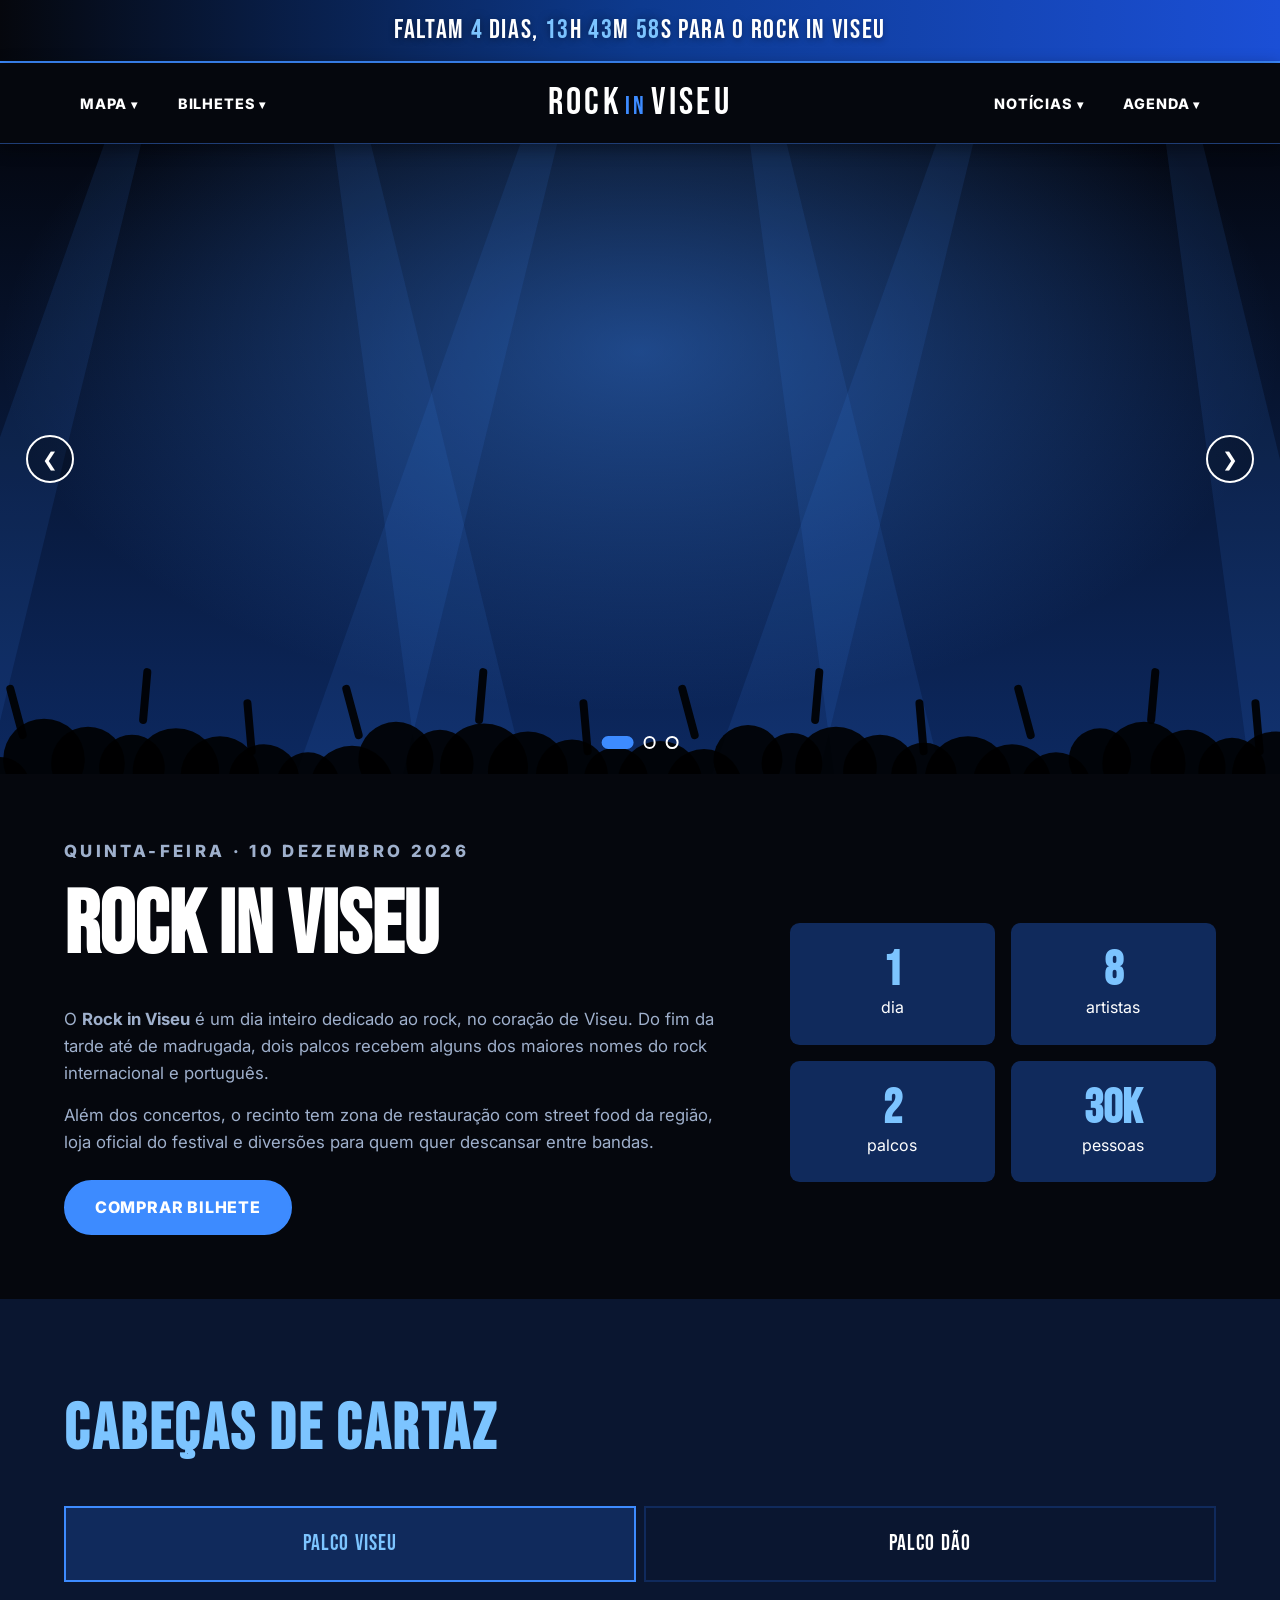
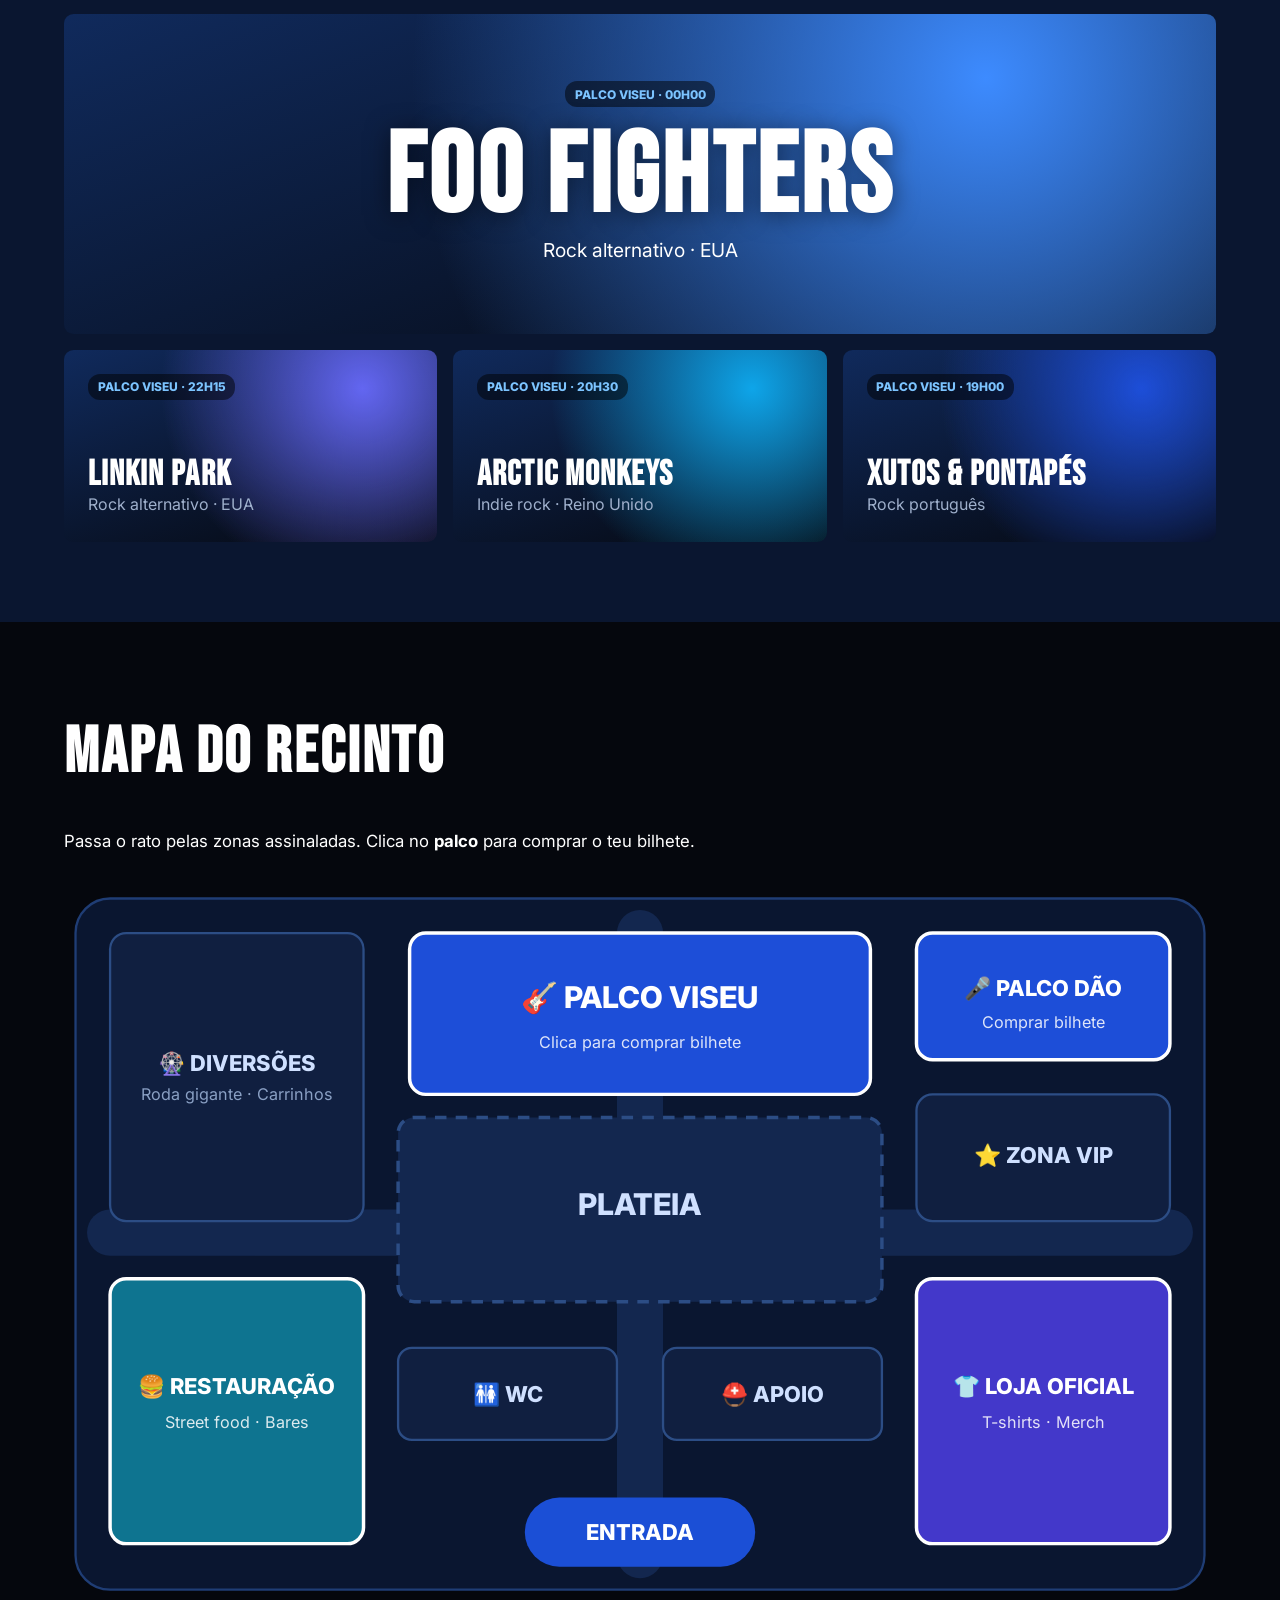
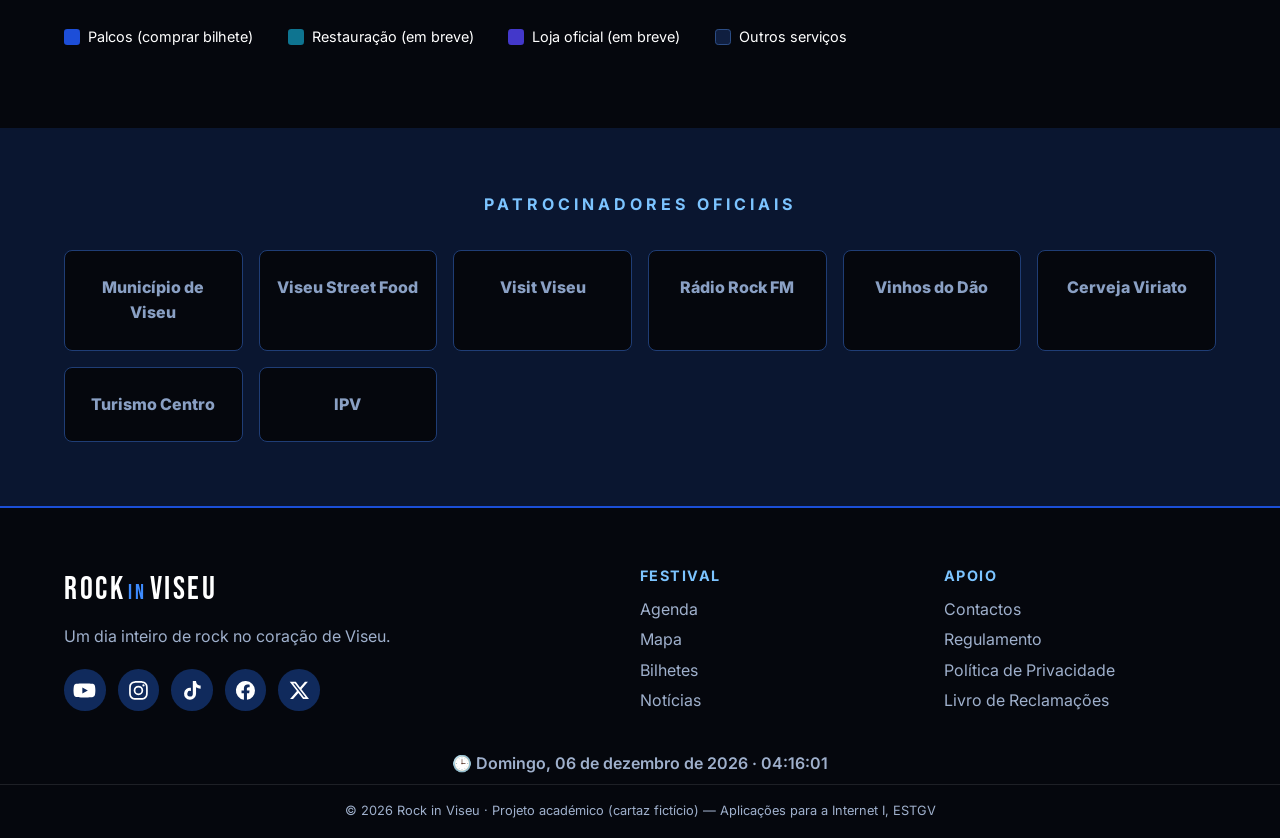
==== commit 2e2ad503: "tirei emoji esquisito" ====
--- a/index.html
+++ b/index.html
@@ -15,7 +15,7 @@
   <div class="topbar">
     <div class="wrapper">
       <p class="contagem" aria-live="off">
-        🔥 Faltam <strong id="cdDias">0</strong> dias,
+         Faltam <strong id="cdDias">0</strong> dias,
         <strong id="cdHoras">00</strong>h <strong id="cdMin">00</strong>m <strong id="cdSeg">00</strong>s
         para o Rock in Viseu
       </p>
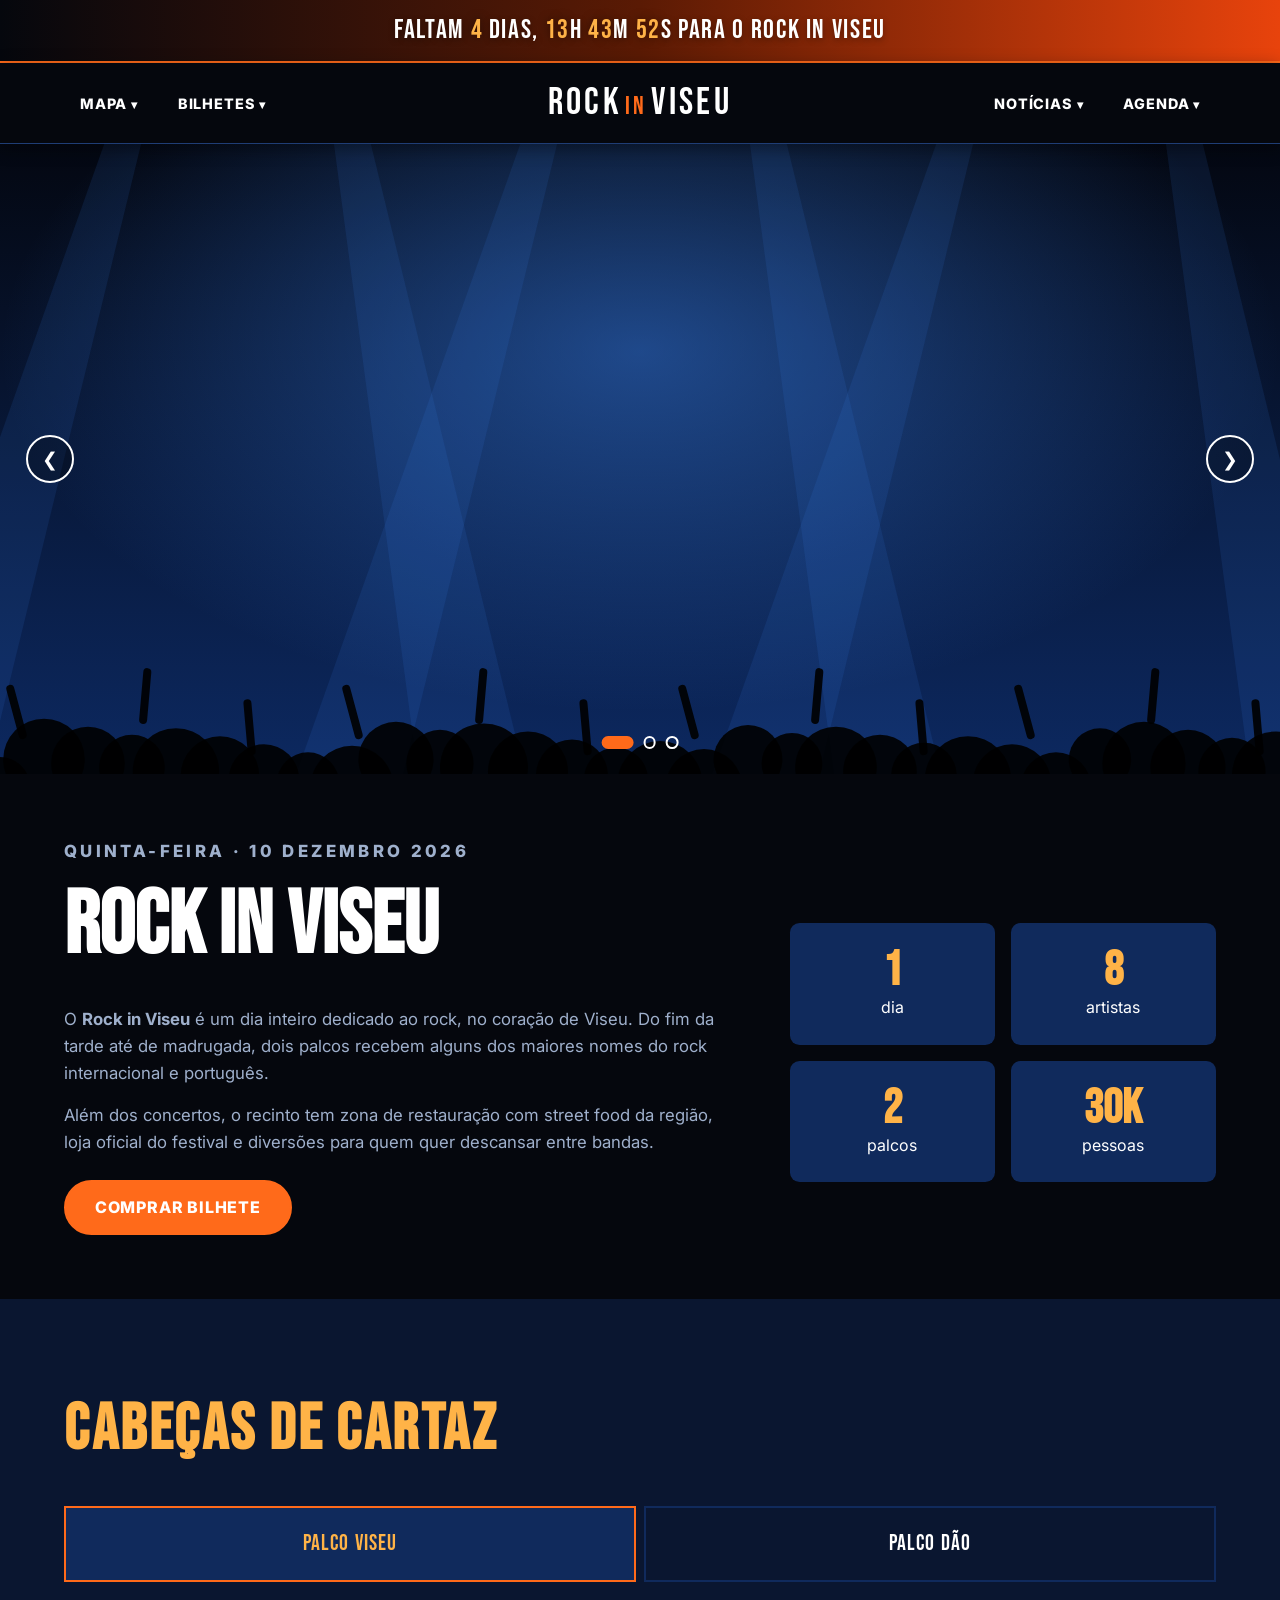
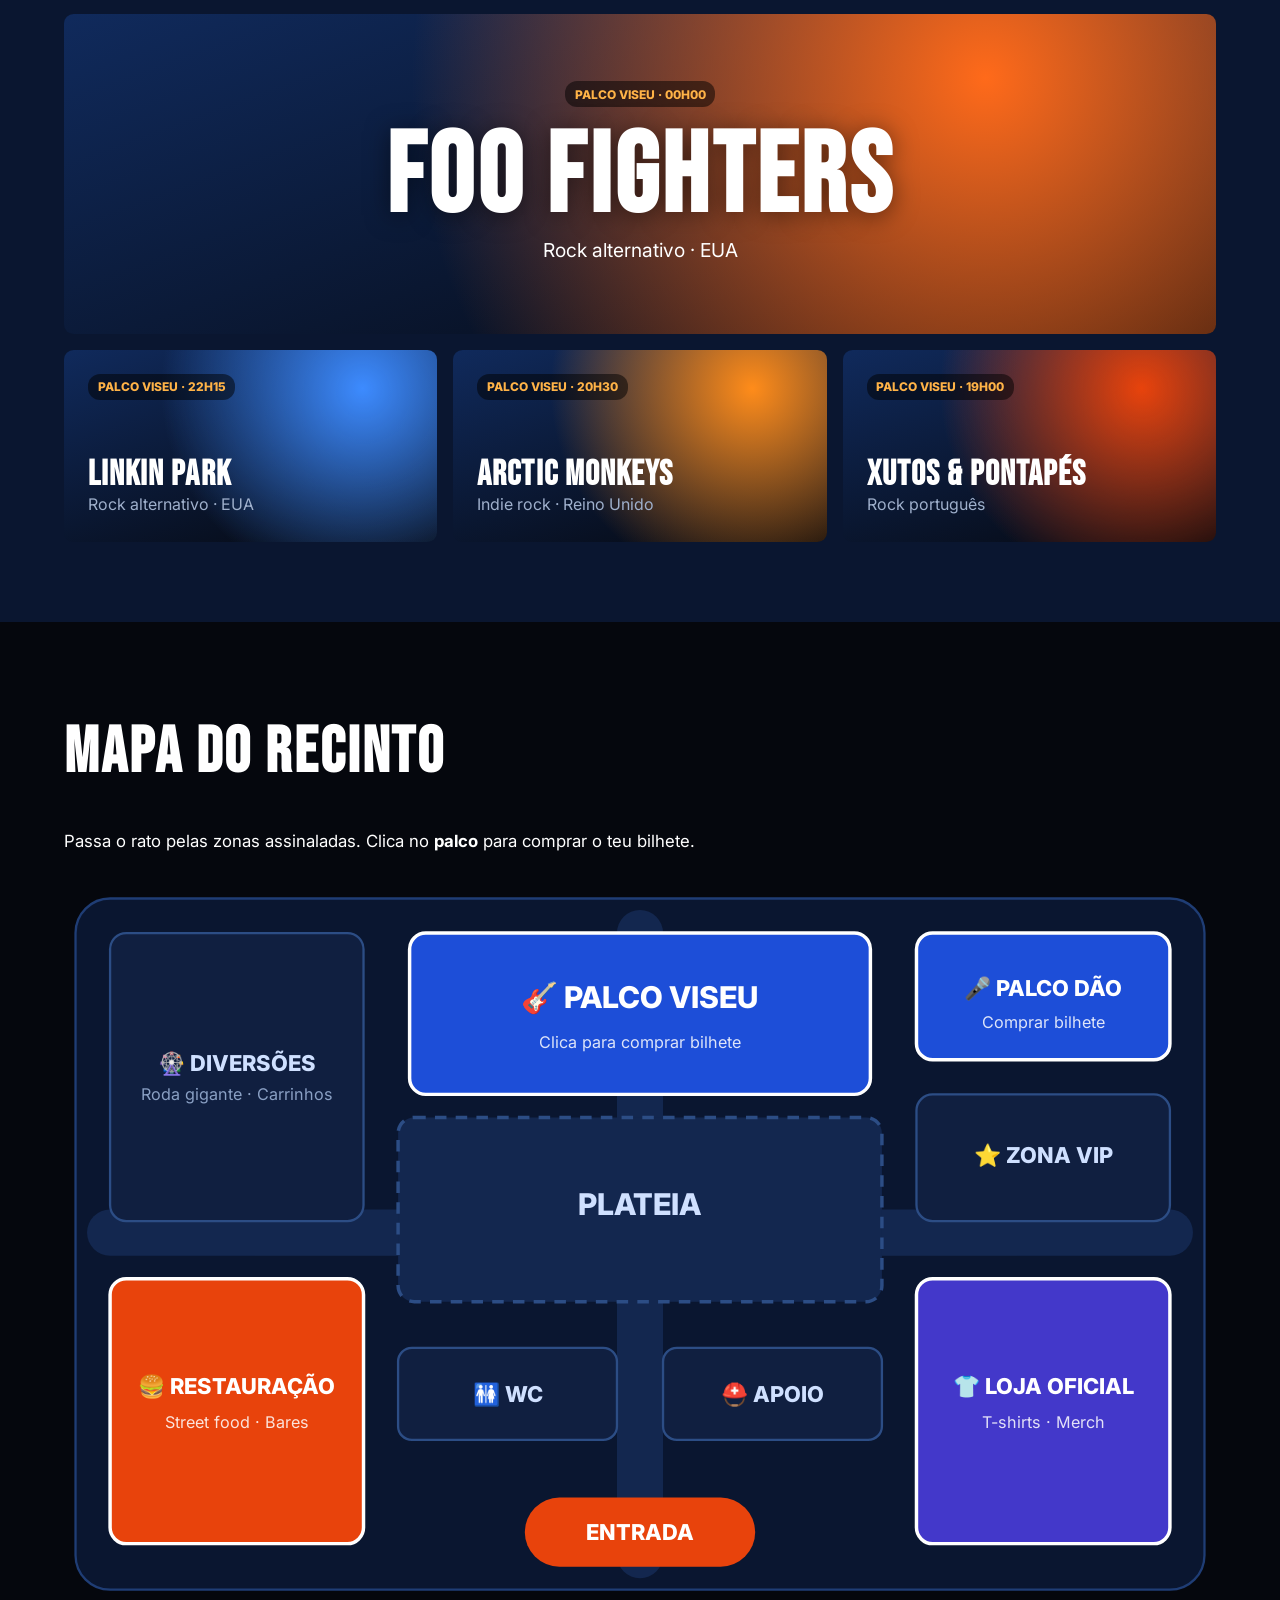
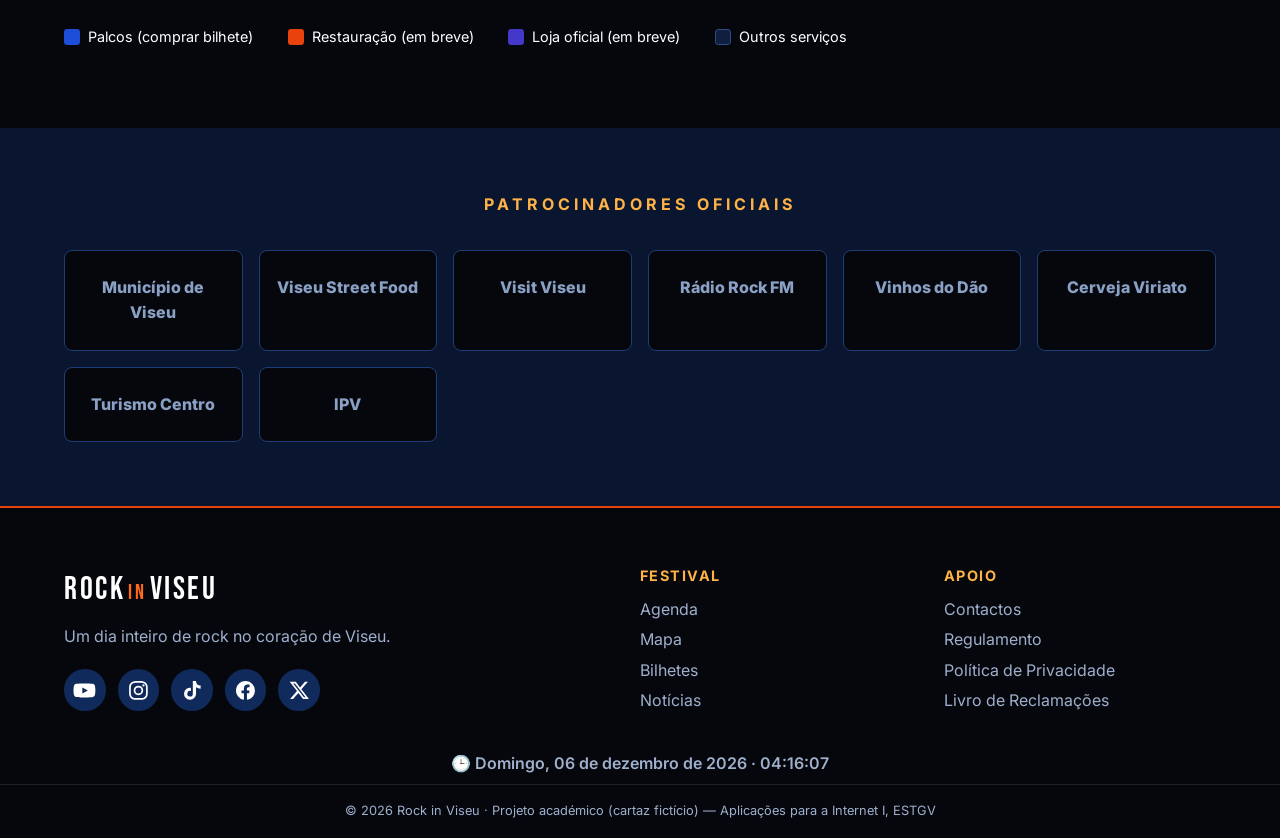
==== commit d7701d37: "Cor de destaque laranja fogo sobre base preta e azul escura - Botões, títulos, contagem, menus e núm" ====
--- a/index.html
+++ b/index.html
@@ -121,25 +121,25 @@
         </div>
 
         <div class="cartaz__dia ativo" data-palco="viseu">
-          <article class="artista artista--headliner" style="--cor: #3d8bff">
+          <article class="artista artista--headliner" style="--cor: #ff6a1a">
             <span class="artista__hora">Palco Viseu · 00h00</span>
             <h3>Foo Fighters</h3>
             <p>Rock alternativo · EUA</p>
           </article>
-          <article class="artista" style="--cor: #6366f1"><span class="artista__hora">Palco Viseu · 22h15</span><h3>Linkin Park</h3><p>Rock alternativo · EUA</p></article>
-          <article class="artista" style="--cor: #0ea5e9"><span class="artista__hora">Palco Viseu · 20h30</span><h3>Arctic Monkeys</h3><p>Indie rock · Reino Unido</p></article>
-          <article class="artista" style="--cor: #1d4ed8"><span class="artista__hora">Palco Viseu · 19h00</span><h3>Xutos &amp; Pontapés</h3><p>Rock português</p></article>
+          <article class="artista" style="--cor: #3d8bff"><span class="artista__hora">Palco Viseu · 22h15</span><h3>Linkin Park</h3><p>Rock alternativo · EUA</p></article>
+          <article class="artista" style="--cor: #ff8c1a"><span class="artista__hora">Palco Viseu · 20h30</span><h3>Arctic Monkeys</h3><p>Indie rock · Reino Unido</p></article>
+          <article class="artista" style="--cor: #e8430c"><span class="artista__hora">Palco Viseu · 19h00</span><h3>Xutos &amp; Pontapés</h3><p>Rock português</p></article>
         </div>
 
         <div class="cartaz__dia" data-palco="dao">
-          <article class="artista artista--headliner" style="--cor: #4f46e5">
+          <article class="artista artista--headliner" style="--cor: #3d8bff">
             <span class="artista__hora">Palco Dão · 23h00</span>
             <h3>Moonspell</h3>
             <p>Metal · Portugal</p>
           </article>
-          <article class="artista" style="--cor: #22d3ee"><span class="artista__hora">Palco Dão · 21h30</span><h3>The Hives</h3><p>Garage rock · Suécia</p></article>
+          <article class="artista" style="--cor: #ff6a1a"><span class="artista__hora">Palco Dão · 21h30</span><h3>The Hives</h3><p>Garage rock · Suécia</p></article>
           <article class="artista" style="--cor: #1d4ed8"><span class="artista__hora">Palco Dão · 20h00</span><h3>Capitão Fausto</h3><p>Indie rock · Portugal</p></article>
-          <article class="artista" style="--cor: #3d8bff"><span class="artista__hora">Palco Dão · 18h30</span><h3>Linda Martini</h3><p>Rock alternativo · Portugal</p></article>
+          <article class="artista" style="--cor: #ffb347"><span class="artista__hora">Palco Dão · 18h30</span><h3>Linda Martini</h3><p>Rock alternativo · Portugal</p></article>
         </div>
       </div>
     </section>
--- a/css/style.css
+++ b/css/style.css
@@ -7,9 +7,10 @@
   --azul: #102a5c;          /* azul escuro principal */
   --azul-escuro: #0a1630;
   --preto: #05070d;
-  --destaque: #3d8bff;      /* azul elétrico para destaques */
-  --destaque-claro: #7cc4ff;
-  --destaque-2: #1b4fd6;
+  --destaque: #ff6a1a;      /* laranja fogo para destaques */
+  --destaque-claro: #ffb347;
+  --destaque-2: #e8430c;
+  --azul-vivo: #3d8bff;     /* azul elétrico (luzes, mapa) */
   --linha: #1f3d75;
   --branco: #ffffff;
   --cinza: #9fb0cc;
@@ -57,7 +58,7 @@
 
 /* ---------- Barra superior (data/hora) ---------- */
 .topbar {
-  background: linear-gradient(90deg, var(--preto), #0d3a8f, var(--destaque-2), #0d3a8f, var(--preto));
+  background: linear-gradient(90deg, var(--preto), #5a1a04, var(--destaque-2), #5a1a04, var(--preto));
   border-bottom: 2px solid var(--destaque);
   background-size: 200% 100%;
   animation: faixa 6s linear infinite;
@@ -306,7 +307,7 @@
 .zona { cursor: pointer; outline: none; }
 .zona rect { stroke: var(--branco); stroke-width: 3; transition: fill 0.3s, stroke 0.3s, filter 0.3s, transform 0.3s; transform-box: fill-box; transform-origin: center; }
 .zona--palco rect { fill: #1d4ed8; }
-.zona--restauracao rect { fill: #0e7490; }
+.zona--restauracao rect { fill: #e8430c; }
 .zona--loja rect { fill: #4338ca; }
 
 .zona:hover rect,
@@ -314,11 +315,11 @@
 .zona.hover rect {
   stroke: var(--destaque-claro);
   stroke-width: 6;
-  filter: drop-shadow(0 0 14px rgba(61, 139, 255, 0.95));
+  filter: drop-shadow(0 0 14px rgba(255, 106, 26, 0.95));
   transform: scale(1.03);
 }
 .zona--palco:hover rect { fill: #2f6bff; }
-.zona--restauracao:hover rect { fill: #0891b2; }
+.zona--restauracao:hover rect { fill: #ff6a1a; }
 .zona--loja:hover rect { fill: #5b50e8; }
 
 /* animação "pulsar" para mostrar que é clicável */
@@ -352,7 +353,7 @@
 .mapa__legenda li { display: flex; align-items: center; gap: 0.5rem; }
 .cor { width: 1rem; height: 1rem; border-radius: 0.2rem; display: inline-block; }
 .cor--palco { background: #1d4ed8; }
-.cor--restauracao { background: #0e7490; }
+.cor--restauracao { background: #e8430c; }
 .cor--loja { background: #4338ca; }
 .cor--fixo { background: #101f40; border: 1px solid #2c4d85; }
 
@@ -430,7 +431,7 @@
 .bilhete li { padding: 0.4em 0; border-bottom: 1px dashed var(--linha); }
 .bilhete .btn--outline { color: var(--destaque-claro); border-color: var(--destaque); }
 .bilhete .btn--outline:hover { background: var(--destaque); color: var(--branco); }
-.bilhete--destaque { background: var(--azul); border-color: var(--destaque); box-shadow: 0 0 2rem rgba(61, 139, 255, 0.35); }
+.bilhete--destaque { background: var(--azul); border-color: var(--destaque); box-shadow: 0 0 2rem rgba(255, 106, 26, 0.35); }
 .bilhete--destaque h2 { color: var(--destaque-claro); }
 .bilhete--destaque li { border-color: rgba(255, 255, 255, 0.2); }
 .bilhete__tag {
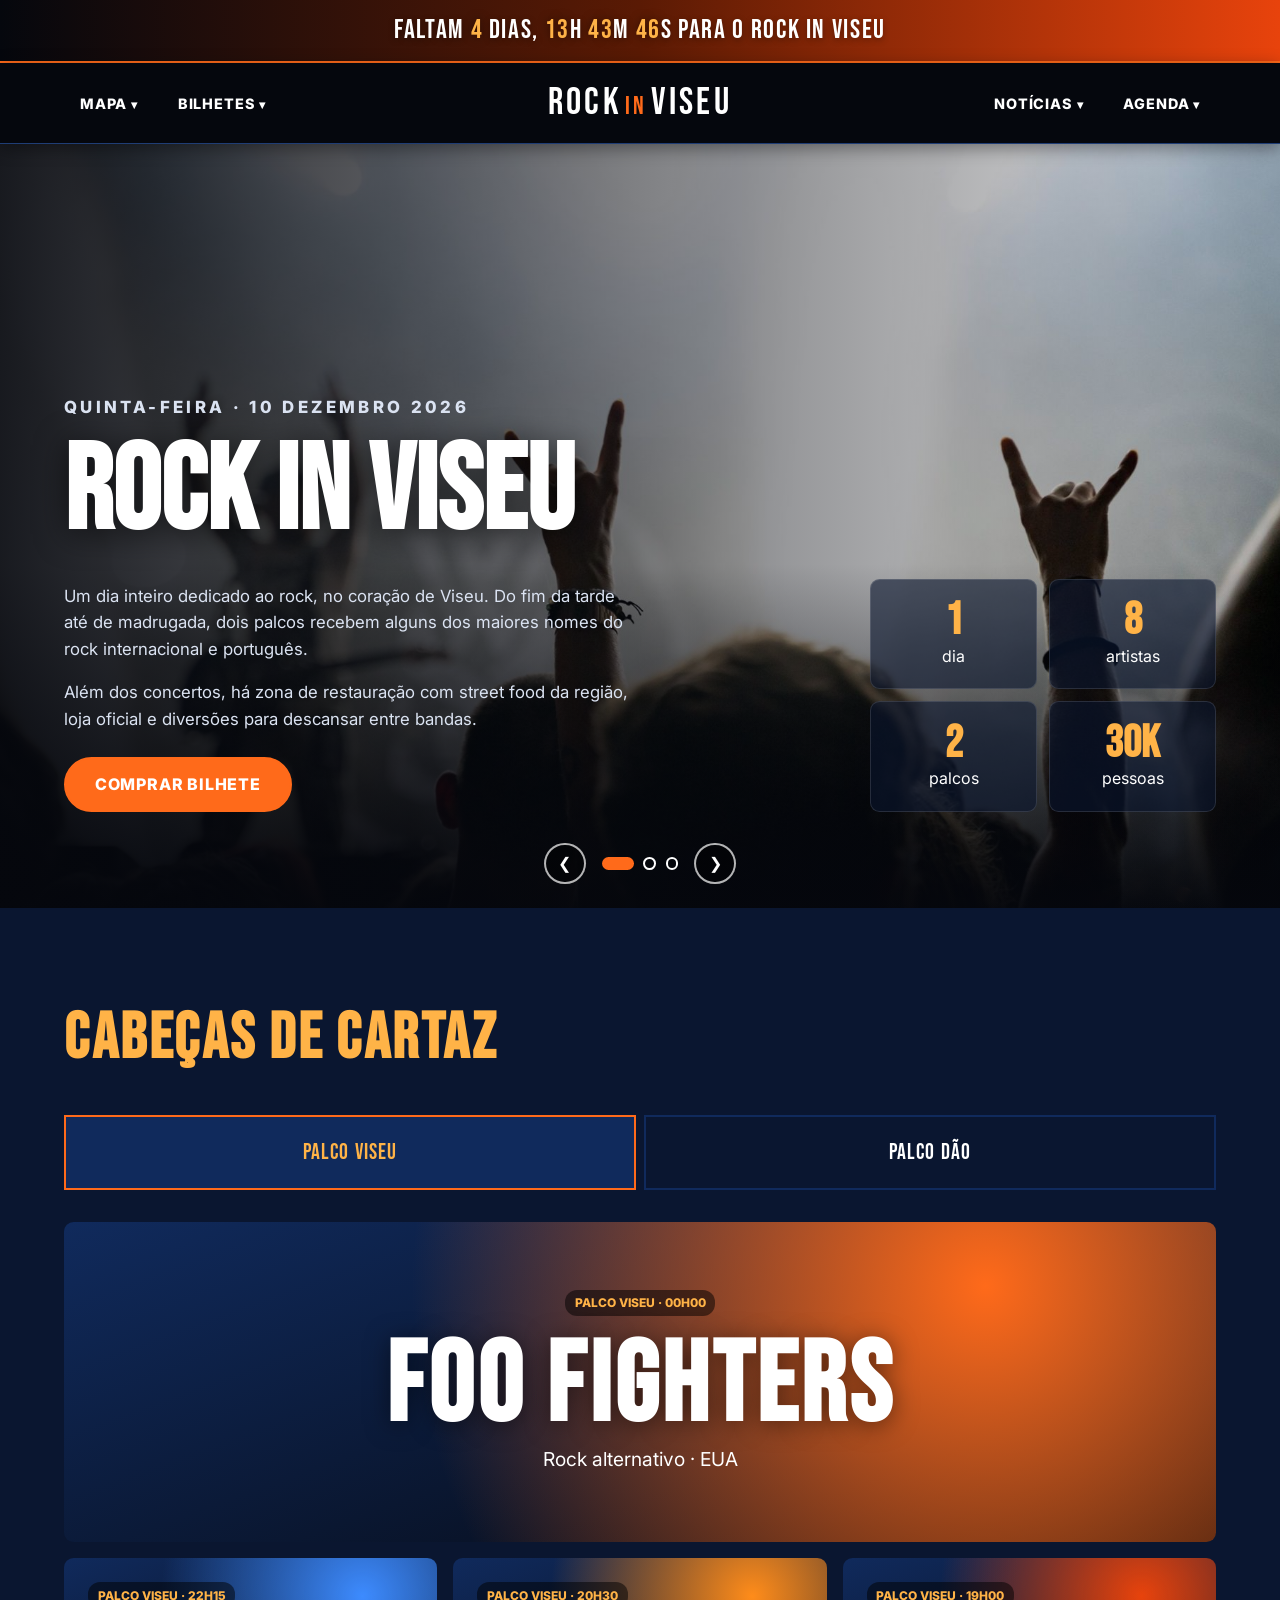
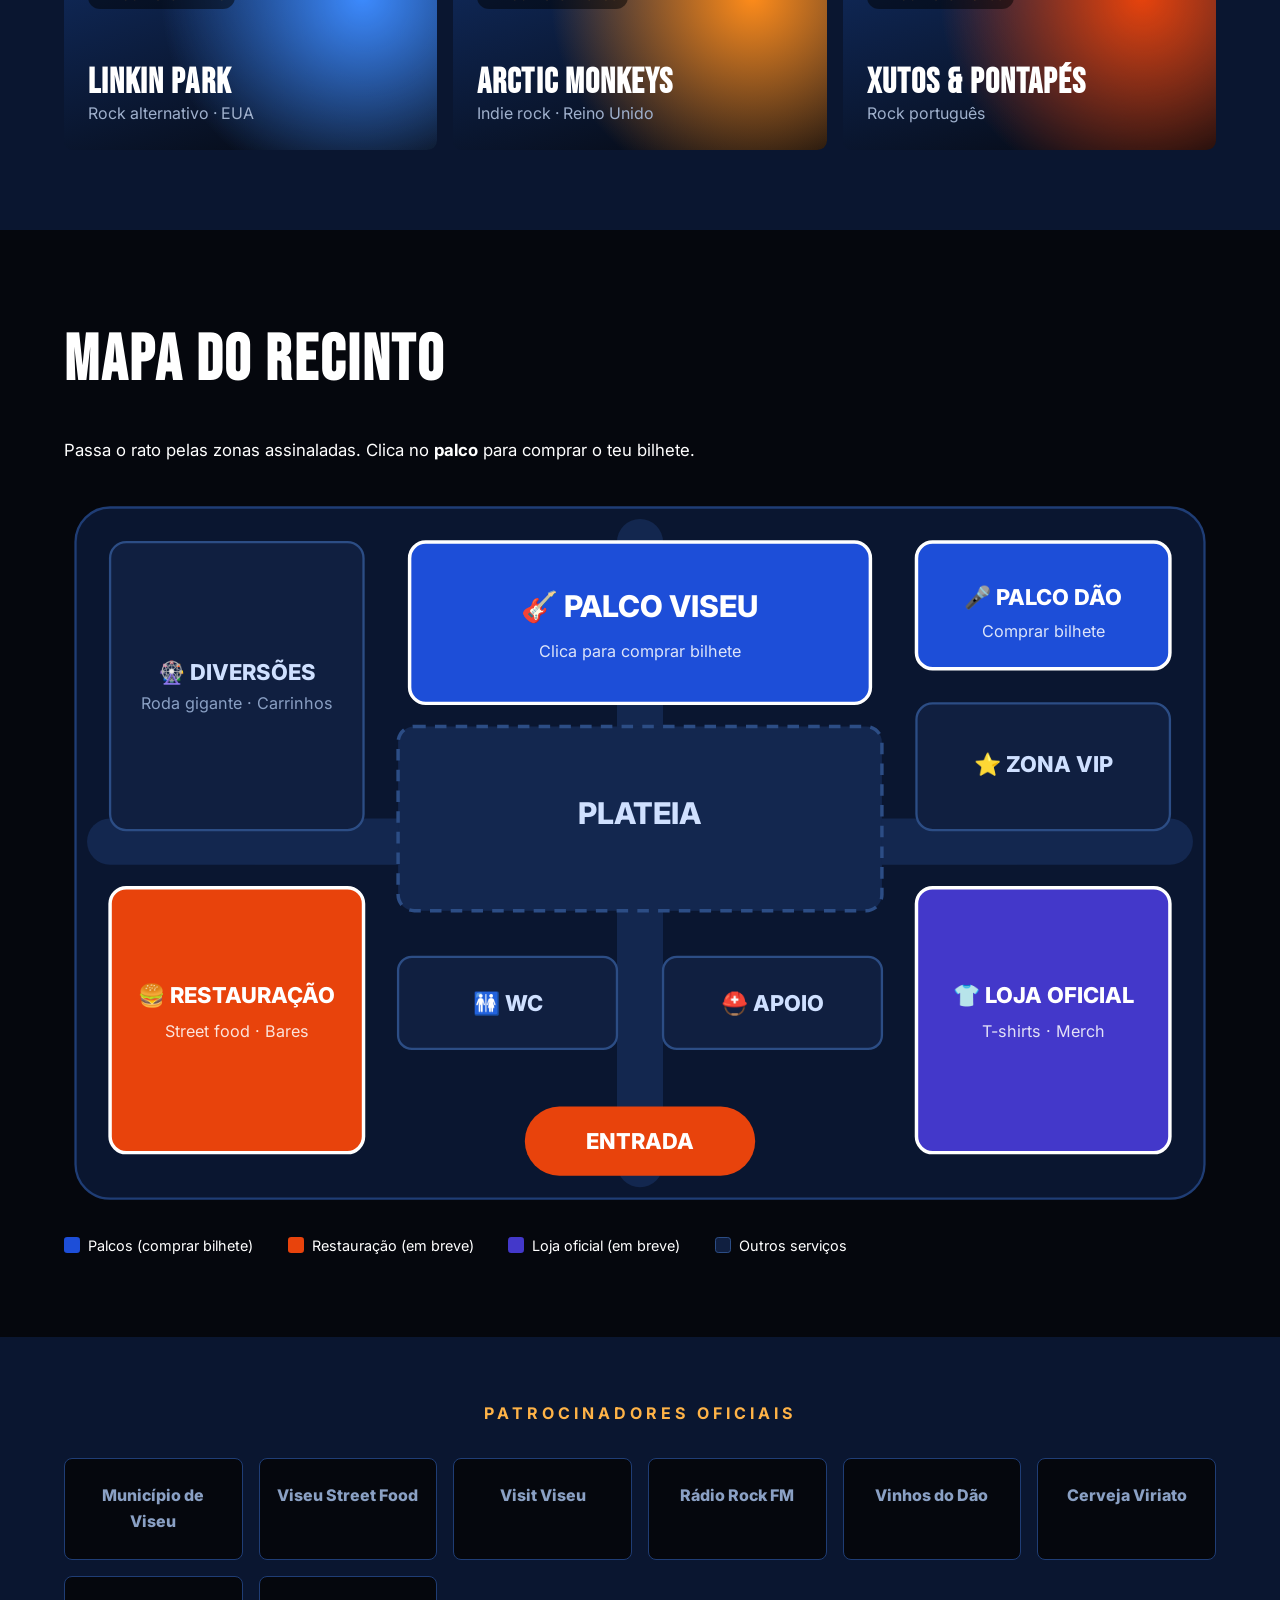
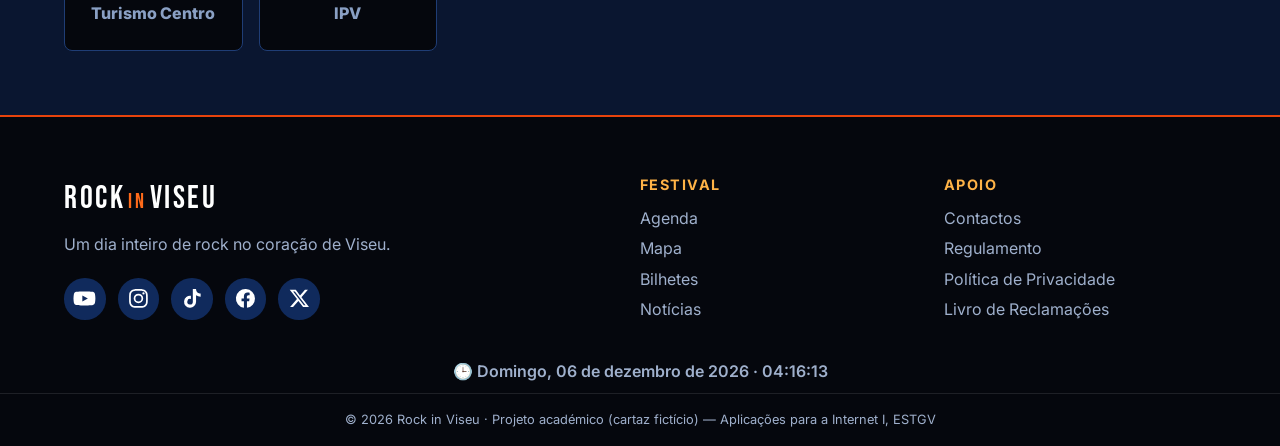
==== commit e155b837: "Carrossel em ecrã inteiro com a descrição por cima - Primeira secção ocupa a altura do ecrã - Descri" ====
--- a/index.html
+++ b/index.html
@@ -77,28 +77,26 @@
   <main>
     <!-- ===== SECÇÃO 1: Carrossel + descrição do festival ===== -->
     <section class="intro" id="festival">
+      <!-- Carrossel em ecrã inteiro -->
       <div class="slider" aria-label="Fotografias do festival">
         <figure class="slide ativo">
-          <img src="img/slide1.svg" alt="Público em frente ao palco principal com luzes amarelas">
+          <img src="img/festival1.jpg" alt="Público com as mãos no ar a fazer o sinal do rock em frente ao palco">
         </figure>
         <figure class="slide">
-          <img src="img/slide2.svg" alt="Concerto com luzes vermelhas e multidão de braços no ar">
+          <img src="img/festival2.jpg" alt="Vocalista no palco iluminado por luzes azuis, com o público a filmar">
         </figure>
         <figure class="slide">
-          <img src="img/slide3.svg" alt="Palco iluminado em tons de azul e roxo">
+          <img src="img/slide3.svg" alt="Palco iluminado e público">
         </figure>
-
-        <button class="slider__btn slider__btn--prev" id="prev" aria-label="Imagem anterior">&#10094;</button>
-        <button class="slider__btn slider__btn--next" id="next" aria-label="Imagem seguinte">&#10095;</button>
-        <div class="slider__dots" id="dots"></div>
-      </div>
-
+      </div>
+
+      <!-- Descrição por cima do carrossel -->
       <div class="wrapper intro__texto">
         <article class="intro__desc">
           <p class="etiqueta">Quinta-feira · 10 Dezembro 2026</p>
           <h1>Rock in Viseu</h1>
-          <p>O <strong>Rock in Viseu</strong> é um dia inteiro dedicado ao rock, no coração de Viseu. Do fim da tarde até de madrugada, dois palcos recebem alguns dos maiores nomes do rock internacional e português.</p>
-          <p>Além dos concertos, o recinto tem zona de restauração com street food da região, loja oficial do festival e diversões para quem quer descansar entre bandas.</p>
+          <p>Um dia inteiro dedicado ao rock, no coração de Viseu. Do fim da tarde até de madrugada, dois palcos recebem alguns dos maiores nomes do rock internacional e português.</p>
+          <p>Além dos concertos, há zona de restauração com street food da região, loja oficial e diversões para descansar entre bandas.</p>
           <a href="bilhetes.html" class="btn">Comprar Bilhete</a>
         </article>
         <aside class="intro__numeros">
@@ -107,6 +105,13 @@
           <div class="numero"><strong>2</strong><span>palcos</span></div>
           <div class="numero"><strong>30k</strong><span>pessoas</span></div>
         </aside>
+      </div>
+
+      <!-- Controlos do carrossel -->
+      <div class="slider__controlos">
+        <button class="slider__btn" id="prev" aria-label="Imagem anterior">&#10094;</button>
+        <div class="slider__dots" id="dots"></div>
+        <button class="slider__btn" id="next" aria-label="Imagem seguinte">&#10095;</button>
       </div>
     </section>
 
--- a/css/style.css
+++ b/css/style.css
@@ -171,33 +171,98 @@
 /* =========================================================
    SECÇÃO 1 — Carrossel + descrição
    ========================================================= */
-.intro { background: var(--preto); color: var(--branco); padding-bottom: 4rem; }
-
-.slider { position: relative; width: 100%; height: 70vh; min-height: 22rem; overflow: hidden; }
-.slide { position: absolute; inset: 0; opacity: 0; transition: opacity 1s ease; }
-.slide.ativo { opacity: 1; z-index: 1; }
-.slide img { width: 100%; height: 100%; object-fit: cover; }
-
+.intro {
+  position: relative;
+  height: calc(100vh - 8.5rem);   /* ecrã inteiro menos faixa e cabeçalho */
+  min-height: 34rem;
+  overflow: hidden;
+  background: var(--preto);
+  color: var(--branco);
+  display: flex;
+  align-items: flex-end;
+}
+
+/* carrossel ocupa a secção toda, por trás do texto */
+.slider { position: absolute; inset: 0; z-index: 0; }
+.slide { position: absolute; inset: 0; opacity: 0; transition: opacity 1.2s ease; }
+.slide.ativo { opacity: 1; }
+.slide img { width: 100%; height: 100%; object-fit: cover; transform: scale(1.08); transition: transform 6s ease-out; }
+.slide.ativo img { transform: scale(1); }   /* zoom lento (efeito Ken Burns) */
+
+/* camada escura por cima das fotos para o texto ler-se bem */
+.slider::after {
+  content: '';
+  position: absolute;
+  inset: 0;
+  z-index: 1;
+  background:
+    linear-gradient(90deg, rgba(5, 7, 13, 0.92) 0%, rgba(5, 7, 13, 0.55) 45%, rgba(5, 7, 13, 0.1) 100%),
+    linear-gradient(0deg, rgba(5, 7, 13, 0.95) 0%, rgba(5, 7, 13, 0) 45%);
+}
+
+.intro__texto {
+  position: relative;
+  z-index: 2;
+  display: flex;
+  justify-content: space-between;
+  align-items: flex-end;
+  gap: 5%;
+  padding-bottom: 6rem;
+}
+.intro__desc { flex: 0 1 50%; animation: subir 1s ease both; }
+.intro__desc h1 {
+  font-family: var(--fonte-titulo);
+  font-size: clamp(3.5rem, 10vw, 7.5rem);
+  line-height: 0.9;
+  margin: 0.15em 0 0.3em;
+  text-shadow: 0 0.3rem 2rem rgba(0, 0, 0, 0.6);
+}
+.intro__desc p { margin-bottom: 1rem; font-size: 1.05rem; color: #dbe3f2; max-width: 36rem; }
+.intro__desc .btn { margin-top: 0.5rem; }
+
+.intro__numeros { flex: 0 1 30%; display: grid; grid-template-columns: 1fr 1fr; gap: 0.75rem; animation: subir 1s 0.2s ease both; }
+.numero {
+  background: rgba(10, 22, 48, 0.6);
+  backdrop-filter: blur(8px);
+  border: 1px solid rgba(255, 255, 255, 0.12);
+  color: var(--branco);
+  padding: 1.2rem 1rem;
+  border-radius: 0.6rem;
+  text-align: center;
+  transition: transform 0.3s, border-color 0.3s;
+}
+.numero:hover { transform: translateY(-4px); border-color: var(--destaque); }
+.numero strong { display: block; font-family: var(--fonte-titulo); font-size: 2.8rem; color: var(--destaque-claro); line-height: 1; }
+
+@keyframes subir {
+  from { opacity: 0; transform: translateY(2rem); }
+  to   { opacity: 1; transform: none; }
+}
+
+/* controlos do carrossel: em baixo, ao centro */
+.slider__controlos {
+  position: absolute;
+  z-index: 3;
+  bottom: 1.5rem;
+  left: 50%;
+  transform: translateX(-50%);
+  display: flex;
+  align-items: center;
+  gap: 1rem;
+}
 .slider__btn {
-  position: absolute;
-  top: 50%;
-  z-index: 3;
-  transform: translateY(-50%);
-  width: 3rem;
-  height: 3rem;
+  width: 2.6rem;
+  height: 2.6rem;
   border-radius: 50%;
-  border: 2px solid var(--branco);
-  background: rgba(0, 0, 0, 0.3);
-  color: var(--branco);
-  font-size: 1.2rem;
+  border: 2px solid rgba(255, 255, 255, 0.7);
+  background: rgba(0, 0, 0, 0.35);
+  color: var(--branco);
+  font-size: 1rem;
   cursor: pointer;
-  transition: background 0.3s, color 0.3s;
-}
-.slider__btn:hover { background: var(--destaque); color: var(--branco); border-color: var(--destaque); }
-.slider__btn--prev { left: 2%; }
-.slider__btn--next { right: 2%; }
-
-.slider__dots { position: absolute; bottom: 4%; left: 50%; transform: translateX(-50%); z-index: 3; display: flex; gap: 0.6rem; }
+  transition: background 0.3s, border-color 0.3s;
+}
+.slider__btn:hover { background: var(--destaque); border-color: var(--destaque); }
+.slider__dots { display: flex; gap: 0.6rem; }
 .dot {
   width: 0.8rem;
   height: 0.8rem;
@@ -208,23 +273,6 @@
   transition: background 0.3s, width 0.3s;
 }
 .dot.ativo { background: var(--destaque); border-color: var(--destaque); width: 2rem; border-radius: 1rem; }
-
-.intro__texto { display: flex; gap: 6%; align-items: center; flex-wrap: wrap; padding-top: 4rem; }
-.intro__desc { flex: 1 1 55%; }
-.intro__desc h1 { font-family: var(--fonte-titulo); font-size: clamp(3rem, 8vw, 5.5rem); color: var(--branco); line-height: 1; margin: 0.2em 0 0.4em; }
-.intro__desc p { margin-bottom: 1rem; font-size: 1.05rem; color: var(--cinza); }
-.intro__desc .btn { margin-top: 0.5rem; }
-.intro__numeros { flex: 1 1 35%; display: grid; grid-template-columns: 1fr 1fr; gap: 1rem; margin-top: 2rem; }
-.numero {
-  background: var(--azul);
-  color: var(--branco);
-  padding: 1.5rem 1rem;
-  border-radius: 0.6rem;
-  text-align: center;
-  transition: transform 0.3s;
-}
-.numero:hover { transform: rotate(-2deg) scale(1.04); }
-.numero strong { display: block; font-family: var(--fonte-titulo); font-size: 3rem; color: var(--destaque-claro); line-height: 1; }
 
 /* =========================================================
    SECÇÃO 2 — Cabeças de cartaz
@@ -527,6 +575,14 @@
 
   .logo { text-align: left; grid-column: 1; grid-row: 1; }
   .footer__grid { grid-template-columns: 1fr; }
+
+  /* carrossel no telemóvel: texto por cima, números mais pequenos */
+  .intro { height: auto; min-height: calc(100vh - 8rem); }
+  .intro__texto { flex-direction: column; align-items: stretch; padding-top: 6rem; padding-bottom: 5.5rem; }
+  .intro__numeros { grid-template-columns: repeat(4, 1fr); gap: 0.4rem; margin-top: 1.5rem; }
+  .numero { padding: 0.7rem 0.3rem; }
+  .numero strong { font-size: 1.8rem; }
+  .numero span { font-size: 0.75rem; }
   .mapa__label { font-size: 30px; }
   .mapa__sub { display: none; }
 }
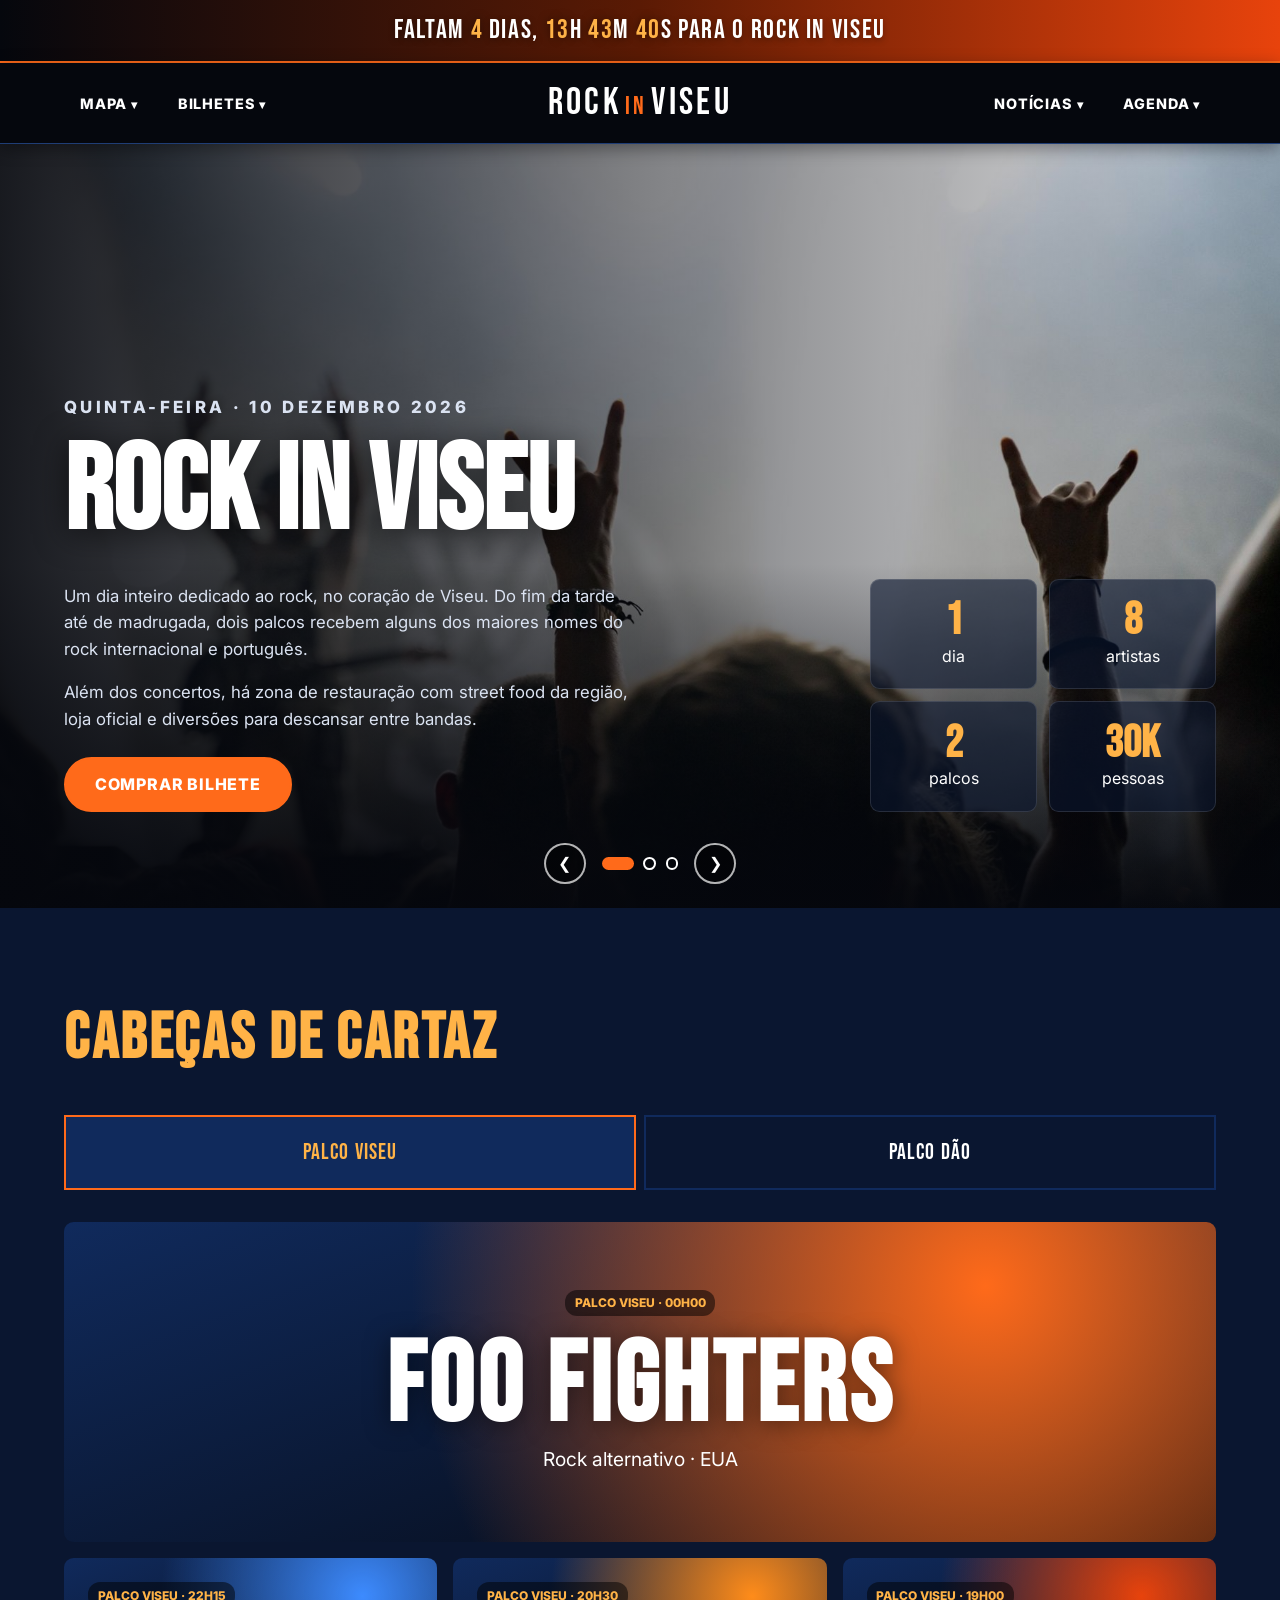
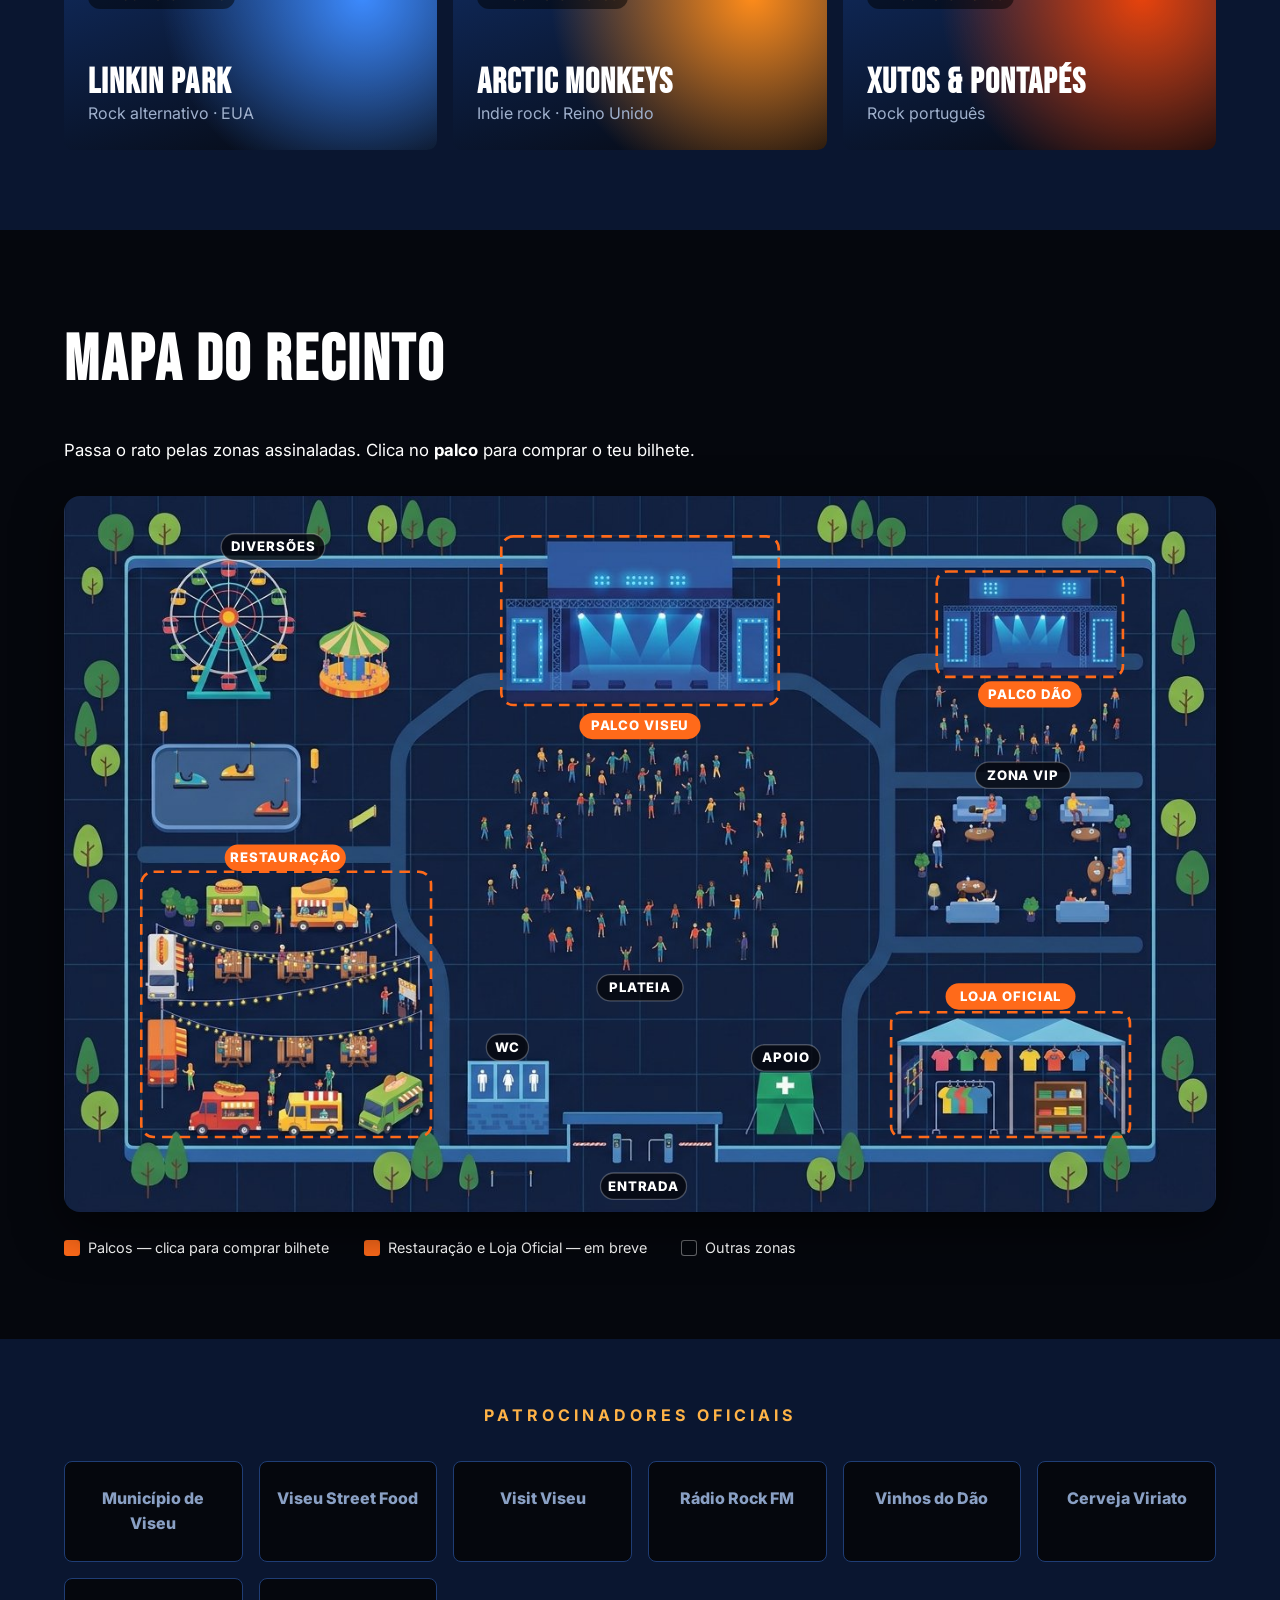
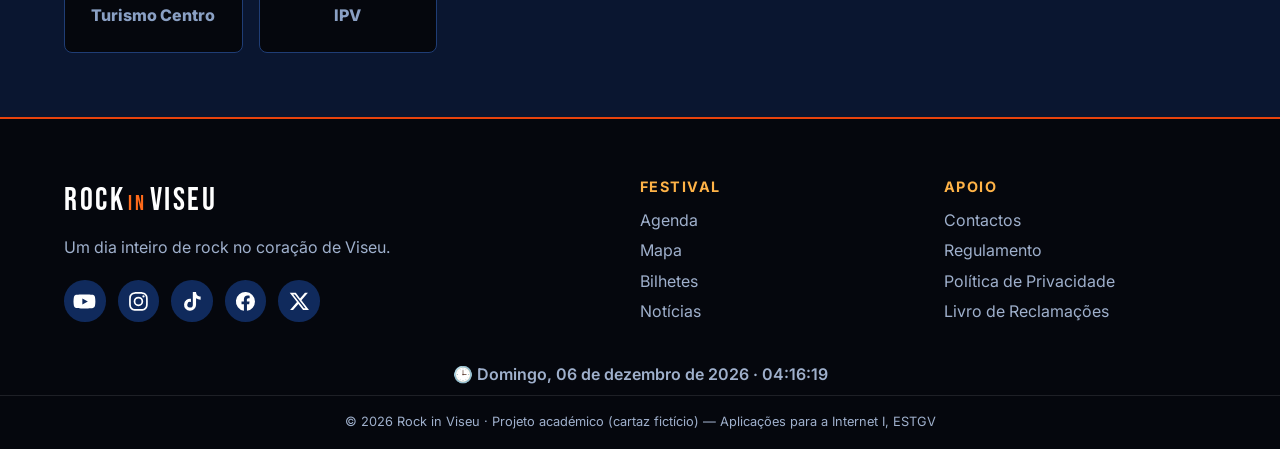
==== commit 2df07b4c: "Mapa ilustrado do recinto com zonas clicáveis por cima - Imagem mapa.jpg como base do mapa (SVG com " ====
--- a/index.html
+++ b/index.html
@@ -156,62 +156,39 @@
         <p class="mapa__intro">Passa o rato pelas zonas assinaladas. Clica no <strong>palco</strong> para comprar o teu bilhete.</p>
 
         <div class="mapa__container">
-          <svg class="mapa__svg" viewBox="0 0 1000 620" role="img" aria-labelledby="mapaTitulo">
+          <svg class="mapa__svg" viewBox="0 0 1312 816" role="img" aria-labelledby="mapaTitulo">
             <title id="mapaTitulo">Mapa do recinto do Rock in Viseu</title>
 
-            <!-- Terreno do recinto -->
-            <rect x="10" y="10" width="980" height="600" rx="30" class="mapa__chao"/>
-            <path d="M40 300 H960" class="mapa__caminho"/>
-            <path d="M500 40 V580" class="mapa__caminho"/>
-
-            <!-- Zona não clicável: plateia -->
-            <rect x="290" y="200" width="420" height="160" rx="14" class="mapa__plateia"/>
-            <text x="500" y="285" class="mapa__label mapa__label--escuro">PLATEIA</text>
-
-            <!-- ZONA CLICÁVEL: Palco Principal → bilhetes -->
+            <!-- Ilustração do recinto -->
+            <image href="img/mapa.jpg" x="0" y="0" width="1312" height="816"/>
+
+            <!-- ZONAS CLICÁVEIS: palcos → página de bilhetes -->
             <a href="bilhetes.html" class="zona zona--palco" data-nome="Palco Viseu" aria-label="Palco Viseu — comprar bilhete">
-              <rect x="300" y="40" width="400" height="140" rx="14"/>
-              <text x="500" y="105" class="mapa__label">🎸 PALCO VISEU</text>
-              <text x="500" y="140" class="mapa__sub">Clica para comprar bilhete</text>
+              <rect x="498" y="46" width="316" height="192" rx="14"/>
             </a>
-
-            <!-- ZONA CLICÁVEL: Palco secundário → bilhetes -->
             <a href="bilhetes.html" class="zona zona--palco" data-nome="Palco Dão" aria-label="Palco Dão — comprar bilhete">
-              <rect x="740" y="40" width="220" height="110" rx="14"/>
-              <text x="850" y="95" class="mapa__label mapa__label--peq">🎤 PALCO DÃO</text>
-              <text x="850" y="122" class="mapa__sub">Comprar bilhete</text>
+              <rect x="994" y="86" width="212" height="120" rx="12"/>
             </a>
 
-            <!-- ZONA CLICÁVEL (ainda sem ação): Restauração -->
+            <!-- ZONAS CLICÁVEIS (ainda sem ação): restauração e loja -->
             <g class="zona zona--restauracao" data-nome="Restauração" tabindex="0" role="button" aria-label="Zona de restauração">
-              <rect x="40" y="340" width="220" height="230" rx="14"/>
-              <text x="150" y="440" class="mapa__label mapa__label--peq">🍔 RESTAURAÇÃO</text>
-              <text x="150" y="470" class="mapa__sub">Street food · Bares</text>
+              <rect x="88" y="428" width="330" height="302" rx="14"/>
             </g>
-
-            <!-- ZONA CLICÁVEL (ainda sem ação): Loja de roupa -->
             <g class="zona zona--loja" data-nome="Loja Oficial" tabindex="0" role="button" aria-label="Loja oficial de roupa">
-              <rect x="740" y="340" width="220" height="230" rx="14"/>
-              <text x="850" y="440" class="mapa__label mapa__label--peq">👕 LOJA OFICIAL</text>
-              <text x="850" y="470" class="mapa__sub">T-shirts · Merch</text>
+              <rect x="942" y="588" width="272" height="142" rx="12"/>
             </g>
 
-            <!-- Zonas informativas (não clicáveis) -->
-            <rect x="40" y="40" width="220" height="250" rx="14" class="mapa__fixo"/>
-            <text x="150" y="160" class="mapa__label mapa__label--peq mapa__label--escuro">🎡 DIVERSÕES</text>
-            <text x="150" y="185" class="mapa__sub mapa__sub--escuro">Roda gigante · Carrinhos</text>
-
-            <rect x="290" y="400" width="190" height="80" rx="12" class="mapa__fixo"/>
-            <text x="385" y="447" class="mapa__label mapa__label--peq mapa__label--escuro">🚻 WC</text>
-
-            <rect x="520" y="400" width="190" height="80" rx="12" class="mapa__fixo"/>
-            <text x="615" y="447" class="mapa__label mapa__label--peq mapa__label--escuro">⛑️ APOIO</text>
-
-            <rect x="740" y="180" width="220" height="110" rx="14" class="mapa__fixo"/>
-            <text x="850" y="240" class="mapa__label mapa__label--peq mapa__label--escuro">⭐ ZONA VIP</text>
-
-            <rect x="400" y="530" width="200" height="60" rx="30" class="mapa__entrada"/>
-            <text x="500" y="567" class="mapa__label mapa__label--peq">ENTRADA</text>
+            <!-- Etiquetas com o nome de cada zona -->
+              <g class="mapa__tag mapa__tag--clicavel" transform="translate(656 262)"><rect x="-69.0" y="-15" width="138" height="30" rx="15"/><text y="5">PALCO VISEU</text></g>
+              <g class="mapa__tag mapa__tag--clicavel" transform="translate(1100 226)"><rect x="-59.0" y="-15" width="118" height="30" rx="15"/><text y="5">PALCO DÃO</text></g>
+              <g class="mapa__tag mapa__tag--clicavel" transform="translate(252 412)"><rect x="-69.0" y="-15" width="138" height="30" rx="15"/><text y="5">RESTAURAÇÃO</text></g>
+              <g class="mapa__tag mapa__tag--clicavel" transform="translate(1078 570)"><rect x="-74.0" y="-15" width="148" height="30" rx="15"/><text y="5">LOJA OFICIAL</text></g>
+              <g class="mapa__tag" transform="translate(238 58)"><rect x="-59.0" y="-15" width="118" height="30" rx="15"/><text y="5">DIVERSÕES</text></g>
+              <g class="mapa__tag" transform="translate(1092 318)"><rect x="-54.0" y="-15" width="108" height="30" rx="15"/><text y="5">ZONA VIP</text></g>
+              <g class="mapa__tag" transform="translate(656 560)"><rect x="-49.0" y="-15" width="98" height="30" rx="15"/><text y="5">PLATEIA</text></g>
+              <g class="mapa__tag" transform="translate(505 628)"><rect x="-24.0" y="-15" width="48" height="30" rx="15"/><text y="5">WC</text></g>
+              <g class="mapa__tag" transform="translate(822 640)"><rect x="-39.0" y="-15" width="78" height="30" rx="15"/><text y="5">APOIO</text></g>
+              <g class="mapa__tag" transform="translate(660 786)"><rect x="-49.0" y="-15" width="98" height="30" rx="15"/><text y="5">ENTRADA</text></g>
           </svg>
 
           <!-- Balão que aparece ao passar o rato numa zona -->
@@ -219,10 +196,9 @@
         </div>
 
         <ul class="mapa__legenda">
-          <li><span class="cor cor--palco"></span>Palcos (comprar bilhete)</li>
-          <li><span class="cor cor--restauracao"></span>Restauração (em breve)</li>
-          <li><span class="cor cor--loja"></span>Loja oficial (em breve)</li>
-          <li><span class="cor cor--fixo"></span>Outros serviços</li>
+          <li><span class="cor cor--clicavel"></span>Palcos — clica para comprar bilhete</li>
+          <li><span class="cor cor--clicavel"></span>Restauração e Loja Oficial — em breve</li>
+          <li><span class="cor cor--fixo"></span>Outras zonas</li>
         </ul>
       </div>
     </section>
--- a/css/style.css
+++ b/css/style.css
@@ -339,43 +339,36 @@
 .mapa__container { position: relative; width: 100%; }
 .mapa__svg { width: 100%; height: auto; display: block; }
 
-.mapa__chao { fill: var(--azul-escuro); stroke: var(--linha); stroke-width: 2; }
-.mapa__caminho { stroke: #13274f; stroke-width: 40; stroke-linecap: round; fill: none; }
-.mapa__plateia { fill: #13274f; stroke: #2c4d85; stroke-width: 3; stroke-dasharray: 10 8; }
-.mapa__fixo { fill: #101f40; stroke: #2c4d85; stroke-width: 2; }
-.mapa__entrada { fill: var(--destaque-2); }
-
-.mapa__label { font-family: var(--fonte-texto); font-weight: 800; font-size: 26px; fill: var(--branco); text-anchor: middle; pointer-events: none; }
-.mapa__label--peq { font-size: 19px; }
-.mapa__label--escuro { fill: #cfe0ff; }
-.mapa__sub { font-family: var(--fonte-texto); font-size: 14px; fill: rgba(255, 255, 255, 0.85); text-anchor: middle; pointer-events: none; }
-.mapa__sub--escuro { fill: #8aa0c4; }
-
-/* Zonas clicáveis */
+.mapa__svg { border-radius: 1rem; box-shadow: 0 1rem 3rem rgba(0, 0, 0, 0.6); }
+
+/* Etiquetas com o nome das zonas */
+.mapa__tag { pointer-events: none; }
+.mapa__tag rect { fill: rgba(5, 7, 13, 0.82); stroke: rgba(255, 255, 255, 0.25); stroke-width: 1.5; }
+.mapa__tag text { font-family: var(--fonte-texto); font-weight: 800; font-size: 15px; letter-spacing: 1px; fill: var(--branco); text-anchor: middle; }
+.mapa__tag--clicavel rect { fill: var(--destaque); stroke: none; }
+
+/* Zonas clicáveis: transparentes por cima da imagem */
 .zona { cursor: pointer; outline: none; }
-.zona rect { stroke: var(--branco); stroke-width: 3; transition: fill 0.3s, stroke 0.3s, filter 0.3s, transform 0.3s; transform-box: fill-box; transform-origin: center; }
-.zona--palco rect { fill: #1d4ed8; }
-.zona--restauracao rect { fill: #e8430c; }
-.zona--loja rect { fill: #4338ca; }
-
+.zona rect {
+  fill: rgba(255, 106, 26, 0);
+  stroke: var(--destaque);
+  stroke-width: 3;
+  stroke-dasharray: 12 8;
+  transition: fill 0.3s, stroke-width 0.3s, filter 0.3s;
+  animation: pulsar 2.5s ease-in-out infinite;
+}
 .zona:hover rect,
-.zona:focus rect,
-.zona.hover rect {
+.zona:focus-visible rect {
+  fill: rgba(255, 106, 26, 0.22);
   stroke: var(--destaque-claro);
-  stroke-width: 6;
+  stroke-width: 5;
+  stroke-dasharray: none;
   filter: drop-shadow(0 0 14px rgba(255, 106, 26, 0.95));
-  transform: scale(1.03);
-}
-.zona--palco:hover rect { fill: #2f6bff; }
-.zona--restauracao:hover rect { fill: #ff6a1a; }
-.zona--loja:hover rect { fill: #5b50e8; }
-
-/* animação "pulsar" para mostrar que é clicável */
-.zona rect { animation: pulsar 2.5s ease-in-out infinite; }
-.zona:hover rect { animation: none; }
+  animation: none;
+}
 @keyframes pulsar {
   0%, 100% { stroke-opacity: 1; }
-  50% { stroke-opacity: 0.3; }
+  50% { stroke-opacity: 0.25; }
 }
 
 .mapa__tooltip {
@@ -400,10 +393,8 @@
 .mapa__legenda { display: flex; flex-wrap: wrap; gap: 1rem 3%; margin-top: 1.5rem; font-size: 0.9rem; }
 .mapa__legenda li { display: flex; align-items: center; gap: 0.5rem; }
 .cor { width: 1rem; height: 1rem; border-radius: 0.2rem; display: inline-block; }
-.cor--palco { background: #1d4ed8; }
-.cor--restauracao { background: #e8430c; }
-.cor--loja { background: #4338ca; }
-.cor--fixo { background: #101f40; border: 1px solid #2c4d85; }
+.cor--clicavel { background: var(--destaque); }
+.cor--fixo { background: rgba(5, 7, 13, 0.82); border: 1px solid rgba(255, 255, 255, 0.4); }
 
 /* =========================================================
    SECÇÃO 4 — Patrocinadores
@@ -583,6 +574,5 @@
   .numero { padding: 0.7rem 0.3rem; }
   .numero strong { font-size: 1.8rem; }
   .numero span { font-size: 0.75rem; }
-  .mapa__label { font-size: 30px; }
-  .mapa__sub { display: none; }
-}
+  .mapa__tag text { font-size: 22px; }
+}
